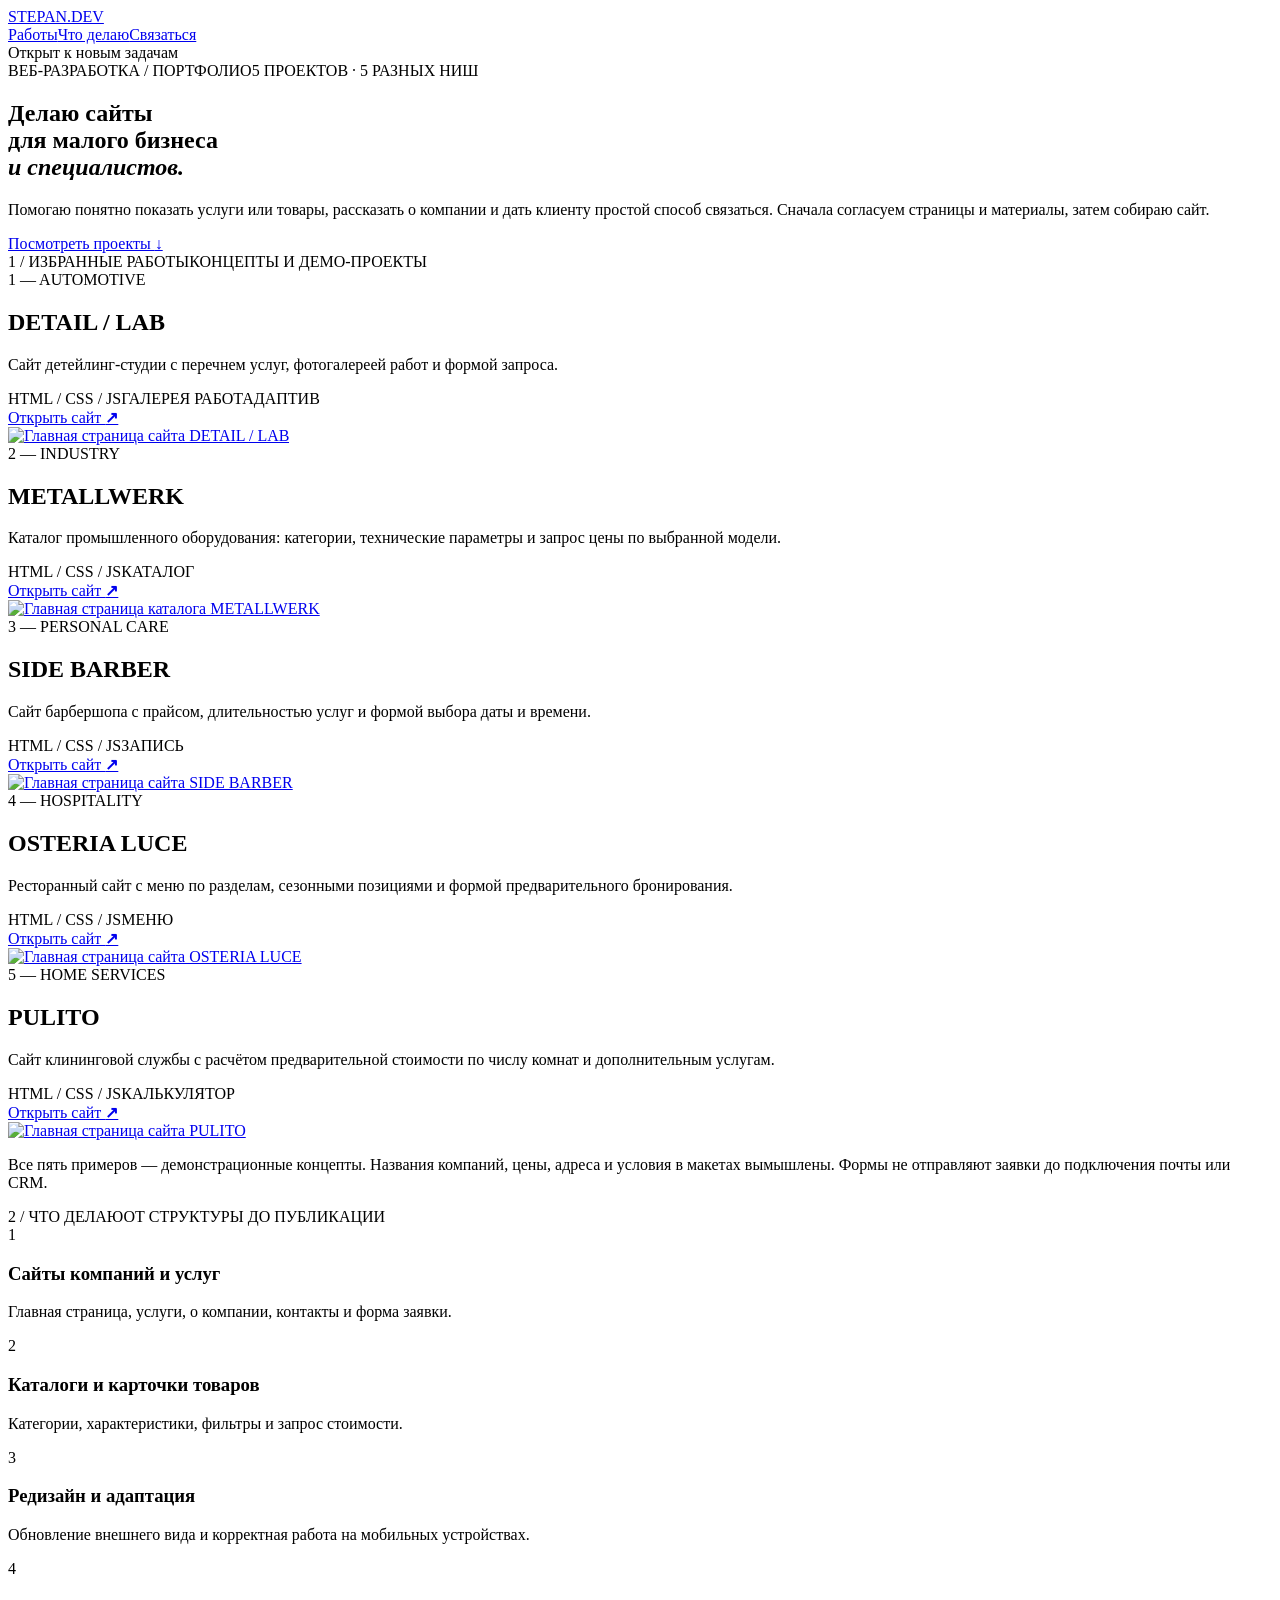
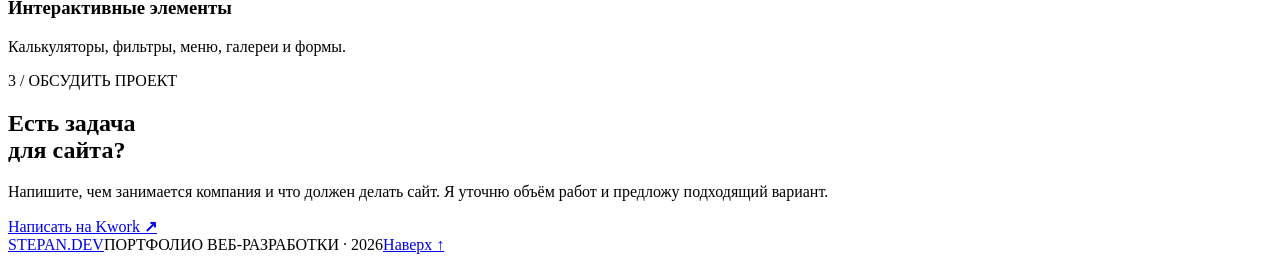
==== index.html @ 36967dbf "Initialize STEPAN.DEV portfolio" ====
<!doctype html>
<html lang="ru">
<head>
<meta charset="utf-8"><meta name="viewport" content="width=device-width, initial-scale=1">
<meta name="theme-color" content="#e9e7df">
<meta name="description" content="Портфолио STEPAN.DEV: демонстрационные сайты для бизнеса, производства, сферы услуг и ресторанов.">
<title>STEPAN.DEV — разработка сайтов</title><link rel="stylesheet" href="style.css">
</head>
<body>
<header class="site-header">
  <a class="brand" href="#top">STEPAN<span>.DEV</span></a>
  <nav><a href="#work">Работы</a><a href="#services">Что делаю</a><a href="#contact">Связаться</a></nav>
  <span class="availability">Открыт к новым задачам</span>
</header>
<main id="top">
  <section class="intro">
    <div class="intro-meta"><span>ВЕБ-РАЗРАБОТКА / ПОРТФОЛИО</span><span>5 ПРОЕКТОВ · 5 РАЗНЫХ НИШ</span></div>
    <h1>Делаю сайты<br>для малого бизнеса<br><em>и специалистов.</em></h1>
    <div class="intro-bottom">
      <p>Помогаю понятно показать услуги или товары, рассказать о компании и дать клиенту простой способ связаться. Сначала согласуем страницы и материалы, затем собираю сайт.</p>
      <a href="#work" class="text-link">Посмотреть проекты <b>↓</b></a>
    </div>
  </section>
  <section class="work" id="work">
    <div class="section-heading"><span>1 / ИЗБРАННЫЕ РАБОТЫ</span><span>КОНЦЕПТЫ И ДЕМО-ПРОЕКТЫ</span></div>
    <article class="project">
      <div class="project-copy"><span class="project-index">1 — AUTOMOTIVE</span><h2>DETAIL / LAB</h2><p>Сайт детейлинг-студии с перечнем услуг, фотогалереей работ и формой запроса.</p><div class="tags"><span>HTML / CSS / JS</span><span>ГАЛЕРЕЯ РАБОТ</span><span>АДАПТИВ</span></div><a href="1-detail-lab/index.html" target="_blank" rel="noreferrer">Открыть сайт <b>↗</b></a></div>
      <a class="project-image" href="1-detail-lab/index.html" target="_blank" rel="noreferrer"><img src="screenshots/1-detail-lab.jpg" alt="Главная страница сайта DETAIL / LAB"></a>
    </article>
    <article class="project project-reverse">
      <div class="project-copy"><span class="project-index">2 — INDUSTRY</span><h2>METALLWERK</h2><p>Каталог промышленного оборудования: категории, технические параметры и запрос цены по выбранной модели.</p><div class="tags"><span>HTML / CSS / JS</span><span>КАТАЛОГ</span></div><a href="2-metallwerk/index.html" target="_blank" rel="noreferrer">Открыть сайт <b>↗</b></a></div>
      <a class="project-image" href="2-metallwerk/index.html" target="_blank" rel="noreferrer"><img src="screenshots/2-metallwerk.jpg" alt="Главная страница каталога METALLWERK"></a>
    </article>
    <article class="project">
      <div class="project-copy"><span class="project-index">3 — PERSONAL CARE</span><h2>SIDE BARBER</h2><p>Сайт барбершопа с прайсом, длительностью услуг и формой выбора даты и времени.</p><div class="tags"><span>HTML / CSS / JS</span><span>ЗАПИСЬ</span></div><a href="3-barber/index.html" target="_blank" rel="noreferrer">Открыть сайт <b>↗</b></a></div>
      <a class="project-image" href="3-barber/index.html" target="_blank" rel="noreferrer"><img src="screenshots/3-barber.jpg" alt="Главная страница сайта SIDE BARBER"></a>
    </article>
    <article class="project project-reverse">
      <div class="project-copy"><span class="project-index">4 — HOSPITALITY</span><h2>OSTERIA LUCE</h2><p>Ресторанный сайт с меню по разделам, сезонными позициями и формой предварительного бронирования.</p><div class="tags"><span>HTML / CSS / JS</span><span>МЕНЮ</span></div><a href="4-osteria/index.html" target="_blank" rel="noreferrer">Открыть сайт <b>↗</b></a></div>
      <a class="project-image" href="4-osteria/index.html" target="_blank" rel="noreferrer"><img src="screenshots/4-osteria.jpg" alt="Главная страница сайта OSTERIA LUCE"></a>
    </article>
    <article class="project">
      <div class="project-copy"><span class="project-index">5 — HOME SERVICES</span><h2>PULITO</h2><p>Сайт клининговой службы с расчётом предварительной стоимости по числу комнат и дополнительным услугам.</p><div class="tags"><span>HTML / CSS / JS</span><span>КАЛЬКУЛЯТОР</span></div><a href="5-pulito/index.html" target="_blank" rel="noreferrer">Открыть сайт <b>↗</b></a></div>
      <a class="project-image" href="5-pulito/index.html" target="_blank" rel="noreferrer"><img src="screenshots/5-pulito.jpg" alt="Главная страница сайта PULITO"></a>
    </article>
    <p class="disclaimer">Все пять примеров — демонстрационные концепты. Названия компаний, цены, адреса и условия в макетах вымышлены. Формы не отправляют заявки до подключения почты или CRM.</p>
  </section>
  <section class="services" id="services">
    <div class="section-heading"><span>2 / ЧТО ДЕЛАЮ</span><span>ОТ СТРУКТУРЫ ДО ПУБЛИКАЦИИ</span></div>
    <div class="service-row"><span>1</span><h3>Сайты компаний и услуг</h3><p>Главная страница, услуги, о компании, контакты и форма заявки.</p></div>
    <div class="service-row"><span>2</span><h3>Каталоги и карточки товаров</h3><p>Категории, характеристики, фильтры и запрос стоимости.</p></div>
    <div class="service-row"><span>3</span><h3>Редизайн и адаптация</h3><p>Обновление внешнего вида и корректная работа на мобильных устройствах.</p></div>
    <div class="service-row"><span>4</span><h3>Интерактивные элементы</h3><p>Калькуляторы, фильтры, меню, галереи и формы.</p></div>
  </section>
  <section class="contact" id="contact">
    <div><span class="project-index">3 / ОБСУДИТЬ ПРОЕКТ</span><h2>Есть задача<br>для сайта?</h2><p>Напишите, чем занимается компания и что должен делать сайт. Я уточню объём работ и предложу подходящий вариант.</p></div>
    <a href="https://kwork.ru/" target="_blank" rel="noreferrer">Написать на Kwork <b>↗</b></a>
  </section>
</main>
<footer><a class="brand" href="#top">STEPAN<span>.DEV</span></a><span>ПОРТФОЛИО ВЕБ-РАЗРАБОТКИ · 2026</span><a href="#top">Наверх ↑</a></footer>
</body></html>
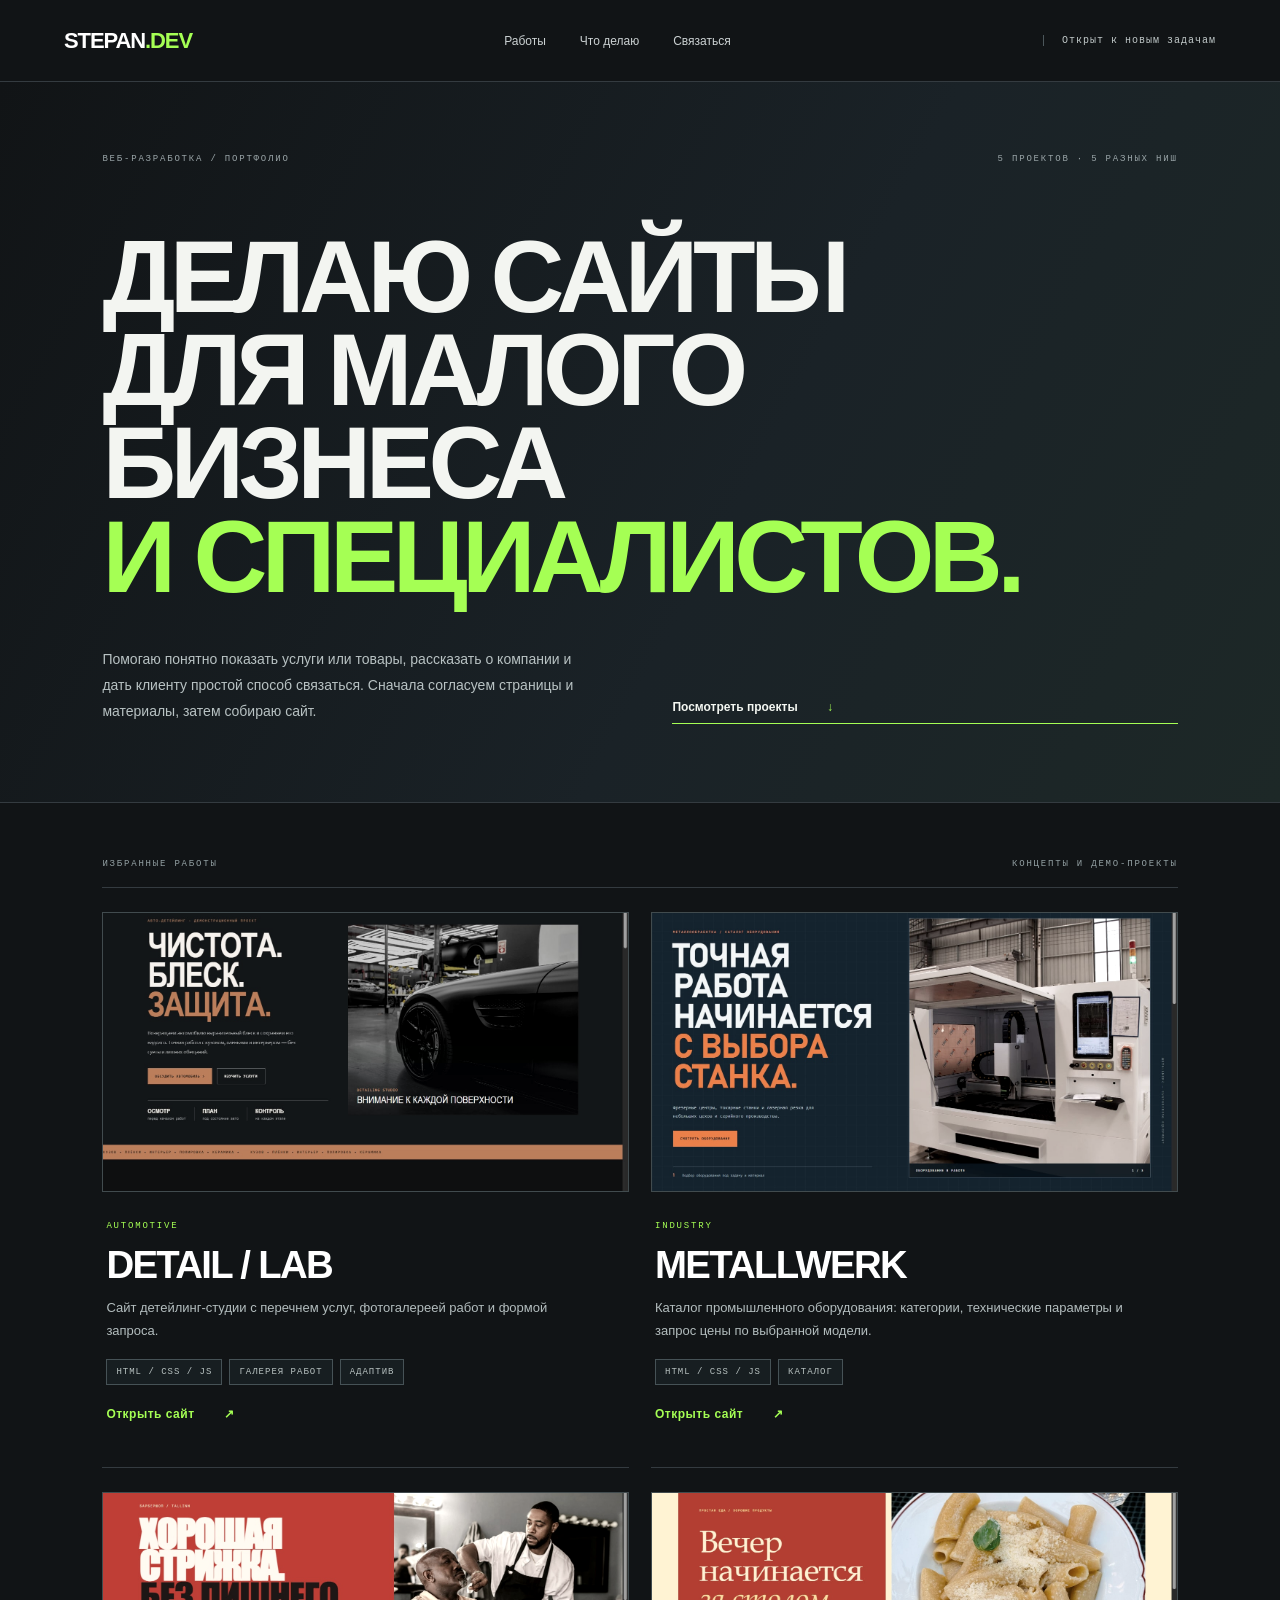
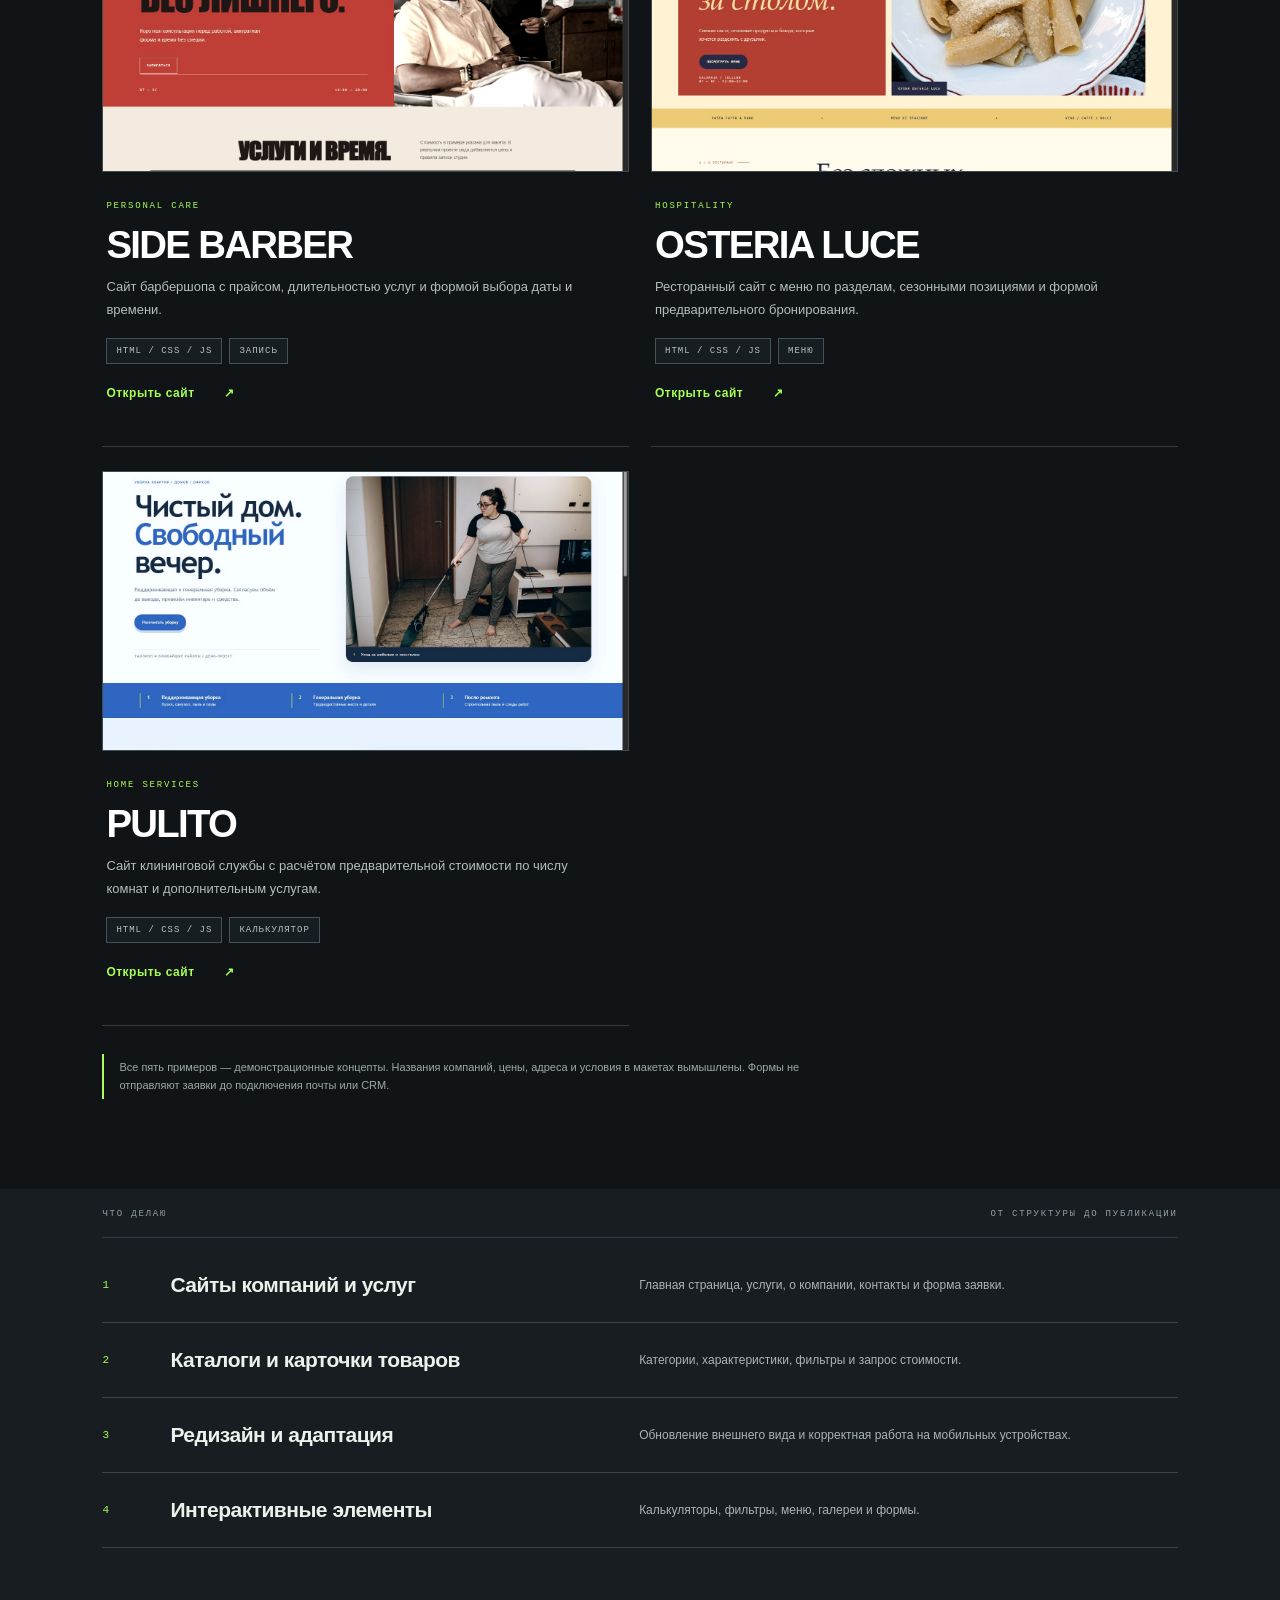
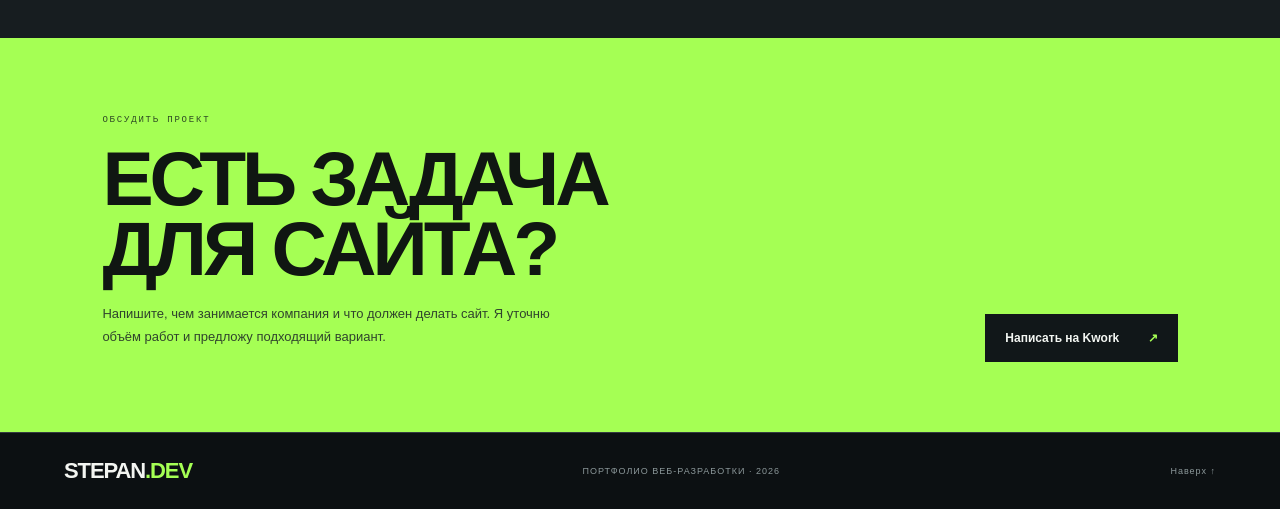
==== commit 083f66c3: "Remove Tallinn and decorative numbering; refine typography" ====
--- a/index.html
+++ b/index.html
@@ -22,38 +22,38 @@
     </div>
   </section>
   <section class="work" id="work">
-    <div class="section-heading"><span>1 / ИЗБРАННЫЕ РАБОТЫ</span><span>КОНЦЕПТЫ И ДЕМО-ПРОЕКТЫ</span></div>
+    <div class="section-heading"><span>ИЗБРАННЫЕ РАБОТЫ</span><span>КОНЦЕПТЫ И ДЕМО-ПРОЕКТЫ</span></div>
     <article class="project">
-      <div class="project-copy"><span class="project-index">1 — AUTOMOTIVE</span><h2>DETAIL / LAB</h2><p>Сайт детейлинг-студии с перечнем услуг, фотогалереей работ и формой запроса.</p><div class="tags"><span>HTML / CSS / JS</span><span>ГАЛЕРЕЯ РАБОТ</span><span>АДАПТИВ</span></div><a href="1-detail-lab/index.html" target="_blank" rel="noreferrer">Открыть сайт <b>↗</b></a></div>
+      <div class="project-copy"><span class="project-index">AUTOMOTIVE</span><h2>DETAIL / LAB</h2><p>Сайт детейлинг-студии с перечнем услуг, фотогалереей работ и формой запроса.</p><div class="tags"><span>HTML / CSS / JS</span><span>ГАЛЕРЕЯ РАБОТ</span><span>АДАПТИВ</span></div><a href="1-detail-lab/index.html" target="_blank" rel="noreferrer">Открыть сайт <b>↗</b></a></div>
       <a class="project-image" href="1-detail-lab/index.html" target="_blank" rel="noreferrer"><img src="screenshots/1-detail-lab.jpg" alt="Главная страница сайта DETAIL / LAB"></a>
     </article>
     <article class="project project-reverse">
-      <div class="project-copy"><span class="project-index">2 — INDUSTRY</span><h2>METALLWERK</h2><p>Каталог промышленного оборудования: категории, технические параметры и запрос цены по выбранной модели.</p><div class="tags"><span>HTML / CSS / JS</span><span>КАТАЛОГ</span></div><a href="2-metallwerk/index.html" target="_blank" rel="noreferrer">Открыть сайт <b>↗</b></a></div>
+      <div class="project-copy"><span class="project-index">INDUSTRY</span><h2>METALLWERK</h2><p>Каталог промышленного оборудования: категории, технические параметры и запрос цены по выбранной модели.</p><div class="tags"><span>HTML / CSS / JS</span><span>КАТАЛОГ</span></div><a href="2-metallwerk/index.html" target="_blank" rel="noreferrer">Открыть сайт <b>↗</b></a></div>
       <a class="project-image" href="2-metallwerk/index.html" target="_blank" rel="noreferrer"><img src="screenshots/2-metallwerk.jpg" alt="Главная страница каталога METALLWERK"></a>
     </article>
     <article class="project">
-      <div class="project-copy"><span class="project-index">3 — PERSONAL CARE</span><h2>SIDE BARBER</h2><p>Сайт барбершопа с прайсом, длительностью услуг и формой выбора даты и времени.</p><div class="tags"><span>HTML / CSS / JS</span><span>ЗАПИСЬ</span></div><a href="3-barber/index.html" target="_blank" rel="noreferrer">Открыть сайт <b>↗</b></a></div>
+      <div class="project-copy"><span class="project-index">PERSONAL CARE</span><h2>SIDE BARBER</h2><p>Сайт барбершопа с прайсом, длительностью услуг и формой выбора даты и времени.</p><div class="tags"><span>HTML / CSS / JS</span><span>ЗАПИСЬ</span></div><a href="3-barber/index.html" target="_blank" rel="noreferrer">Открыть сайт <b>↗</b></a></div>
       <a class="project-image" href="3-barber/index.html" target="_blank" rel="noreferrer"><img src="screenshots/3-barber.jpg" alt="Главная страница сайта SIDE BARBER"></a>
     </article>
     <article class="project project-reverse">
-      <div class="project-copy"><span class="project-index">4 — HOSPITALITY</span><h2>OSTERIA LUCE</h2><p>Ресторанный сайт с меню по разделам, сезонными позициями и формой предварительного бронирования.</p><div class="tags"><span>HTML / CSS / JS</span><span>МЕНЮ</span></div><a href="4-osteria/index.html" target="_blank" rel="noreferrer">Открыть сайт <b>↗</b></a></div>
+      <div class="project-copy"><span class="project-index">HOSPITALITY</span><h2>OSTERIA LUCE</h2><p>Ресторанный сайт с меню по разделам, сезонными позициями и формой предварительного бронирования.</p><div class="tags"><span>HTML / CSS / JS</span><span>МЕНЮ</span></div><a href="4-osteria/index.html" target="_blank" rel="noreferrer">Открыть сайт <b>↗</b></a></div>
       <a class="project-image" href="4-osteria/index.html" target="_blank" rel="noreferrer"><img src="screenshots/4-osteria.jpg" alt="Главная страница сайта OSTERIA LUCE"></a>
     </article>
     <article class="project">
-      <div class="project-copy"><span class="project-index">5 — HOME SERVICES</span><h2>PULITO</h2><p>Сайт клининговой службы с расчётом предварительной стоимости по числу комнат и дополнительным услугам.</p><div class="tags"><span>HTML / CSS / JS</span><span>КАЛЬКУЛЯТОР</span></div><a href="5-pulito/index.html" target="_blank" rel="noreferrer">Открыть сайт <b>↗</b></a></div>
+      <div class="project-copy"><span class="project-index">HOME SERVICES</span><h2>PULITO</h2><p>Сайт клининговой службы с расчётом предварительной стоимости по числу комнат и дополнительным услугам.</p><div class="tags"><span>HTML / CSS / JS</span><span>КАЛЬКУЛЯТОР</span></div><a href="5-pulito/index.html" target="_blank" rel="noreferrer">Открыть сайт <b>↗</b></a></div>
       <a class="project-image" href="5-pulito/index.html" target="_blank" rel="noreferrer"><img src="screenshots/5-pulito.jpg" alt="Главная страница сайта PULITO"></a>
     </article>
     <p class="disclaimer">Все пять примеров — демонстрационные концепты. Названия компаний, цены, адреса и условия в макетах вымышлены. Формы не отправляют заявки до подключения почты или CRM.</p>
   </section>
   <section class="services" id="services">
-    <div class="section-heading"><span>2 / ЧТО ДЕЛАЮ</span><span>ОТ СТРУКТУРЫ ДО ПУБЛИКАЦИИ</span></div>
+    <div class="section-heading"><span>ЧТО ДЕЛАЮ</span><span>ОТ СТРУКТУРЫ ДО ПУБЛИКАЦИИ</span></div>
     <div class="service-row"><span>1</span><h3>Сайты компаний и услуг</h3><p>Главная страница, услуги, о компании, контакты и форма заявки.</p></div>
     <div class="service-row"><span>2</span><h3>Каталоги и карточки товаров</h3><p>Категории, характеристики, фильтры и запрос стоимости.</p></div>
     <div class="service-row"><span>3</span><h3>Редизайн и адаптация</h3><p>Обновление внешнего вида и корректная работа на мобильных устройствах.</p></div>
     <div class="service-row"><span>4</span><h3>Интерактивные элементы</h3><p>Калькуляторы, фильтры, меню, галереи и формы.</p></div>
   </section>
   <section class="contact" id="contact">
-    <div><span class="project-index">3 / ОБСУДИТЬ ПРОЕКТ</span><h2>Есть задача<br>для сайта?</h2><p>Напишите, чем занимается компания и что должен делать сайт. Я уточню объём работ и предложу подходящий вариант.</p></div>
+    <div><span class="project-index">ОБСУДИТЬ ПРОЕКТ</span><h2>Есть задача<br>для сайта?</h2><p>Напишите, чем занимается компания и что должен делать сайт. Я уточню объём работ и предложу подходящий вариант.</p></div>
     <a href="https://kwork.ru/" target="_blank" rel="noreferrer">Написать на Kwork <b>↗</b></a>
   </section>
 </main>
--- a/style.css
+++ b/style.css
@@ -0,0 +1,45 @@
+:root{--paper:#e9e7df;--ink:#202421;--muted:#6c736e;--line:#c9cbc2;--accent:#52685b;--sans:'Candara','Segoe UI',Arial,sans-serif;--display:'Garamond',Georgia,serif}
+*{box-sizing:border-box}html{scroll-behavior:smooth}body{margin:0;background:var(--paper);color:var(--ink);font-family:var(--sans)}a{color:inherit;text-decoration:none}.site-header{height:76px;padding:0 6vw;display:flex;align-items:center;justify-content:space-between;border-bottom:1px solid var(--line)}.brand{font:800 20px var(--display);letter-spacing:-1px}.brand span{color:var(--accent)}nav{display:flex;gap:30px;font-size:12px}  .section-heading,.project-index,.tags span,.availability,.intro-meta,.service-row>span{font-family:Consolas,'Courier New',monospace}nav a:hover,.text-link:hover{color:var(--accent)}.availability{font-size:10px;color:var(--muted);border-left:1px solid var(--line);padding-left:18px}
+.intro{padding:65px 10vw 75px;border-bottom:1px solid var(--line)}.intro-meta,.section-heading{display:flex;justify-content:space-between;gap:20px;font-size:9px;letter-spacing:1.6px;color:var(--muted)}.intro h1{font:700 clamp(48px,7vw,94px)/.98 var(--display);letter-spacing:-5px;margin:65px 0 45px;max-width:1050px}.intro h1 em{font-style:normal;color:var(--accent)}.intro-bottom{display:grid;grid-template-columns:1fr auto;align-items:end;gap:30px}.intro-bottom p{max-width:490px;font-size:14px;line-height:1.8;color:#59635d;margin:0}.text-link{font-size:12px;font-weight:700;border-bottom:1px solid #929c91;padding-bottom:9px}.text-link b{color:var(--accent);margin-left:26px}
+.work,.services{padding:55px 10vw 90px}.section-heading{padding-bottom:18px;border-bottom:1px solid var(--line)}.project{display:grid;grid-template-columns:.9fr 1.1fr;gap:6vw;align-items:center;padding:56px 0;border-bottom:1px solid var(--line)}.project-reverse{grid-template-columns:1.1fr .9fr}.project-reverse .project-copy{order:2}.project-reverse .project-image{order:1}.project-index{font-size:9px;letter-spacing:1.6px;color:var(--accent);font-weight:700}.project h2{font:700 clamp(34px,4vw,58px)/1 var(--display);letter-spacing:-2px;margin:16px 0}.project-copy p{max-width:390px;font-size:13px;line-height:1.8;color:#66706a}.tags{display:flex;gap:8px;flex-wrap:wrap;margin:22px 0 26px}.tags span{font-size:8px;letter-spacing:1px;border:1px solid #b8beb5;padding:7px 9px;color:#59645d}.project-copy>a{display:inline-block;font-size:12px;font-weight:700;border-bottom:1px solid #929c91;padding-bottom:8px}.project-copy>a b{color:var(--accent);margin-left:23px}.project-image{height:340px;display:block;overflow:hidden;background:#d5d5cc}.project-image img{width:100%;height:100%;object-fit:cover;display:block;transition:transform .45s}.project-image:hover img{transform:scale(1.025)}.disclaimer{font-size:10px;color:#7b817b;line-height:1.7;margin:25px 0 0;max-width:700px}
+.services{padding-top:15px}.service-row{display:grid;grid-template-columns:50px 1fr 1fr;gap:20px;align-items:baseline;padding:22px 0;border-bottom:1px solid var(--line)}.service-row>span{font-size:10px;color:var(--accent)}.service-row h3{font:600 19px var(--display);margin:0}.service-row p{font-size:12px;color:var(--muted);margin:0;line-height:1.7}
+.contact{background:#1f2924;color:#f0eee7;padding:75px 10vw;display:grid;grid-template-columns:1fr auto;gap:35px;align-items:end}.contact h2{font:700 clamp(44px,5vw,68px)/.98 var(--display);letter-spacing:-3px;margin:18px 0}.contact p{max-width:470px;color:#c2cac1;font-size:13px;line-height:1.8}.contact>a{background:#d9ded3;color:#202923;padding:16px 20px;font-size:12px;font-weight:700}.contact>a b{margin-left:25px;color:var(--accent)}footer{padding:23px 6vw;display:flex;justify-content:space-between;gap:20px;align-items:center;font-size:9px;letter-spacing:1px;color:#727970}footer .brand{color:var(--ink)}
+@media(max-width:850px){.project,.project-reverse{grid-template-columns:1fr;gap:24px}.project-reverse .project-copy,.project-reverse .project-image{order:initial}.project-image{height:300px}.project-copy p{max-width:620px}.contact{grid-template-columns:1fr;align-items:start}.contact>a{justify-self:start}.intro h1{letter-spacing:-3px}}
+@media(max-width:600px){.site-header{height:auto;padding:18px 6vw;flex-wrap:wrap;gap:14px}.site-header nav{order:3;width:100%;gap:22px}.availability{font-size:9px;padding-left:10px}.intro{padding:42px 7vw 50px}.intro-meta{font-size:8px}.intro h1{font-size:50px;margin:52px 0 30px}.intro-bottom{grid-template-columns:1fr;gap:23px}.work,.services{padding:38px 7vw 55px}.section-heading{font-size:8px}.project{padding:38px 0}.project-image{height:235px}.project h2{font-size:36px}.service-row{grid-template-columns:28px 1fr;gap:10px}.service-row p{grid-column:2}.contact{padding:55px 7vw}.contact>a{width:100%;display:flex;justify-content:space-between}footer{padding:22px 7vw;flex-wrap:wrap}footer>span{order:3;width:100%}}
+/* STEPAN.DEV — dark studio index, cobalt signal */
+:root{--paper:#111416;--ink:#edf1f2;--muted:#a1aaae;--line:#343b40;--accent:#a5ff54;--sans:"Candara","Segoe UI",Arial,sans-serif;--display:"Bahnschrift","Arial Narrow",Arial,sans-serif}
+html,body{background:#111416;color:#edf1f2;font-family:var(--sans)}
+.site-header{height:82px;padding:0 5vw;border-bottom:1px solid #343b40;background:#111416}
+.brand{font:800 22px var(--display);letter-spacing:-1.1px;color:#fff}.brand span{color:#a5ff54}
+.site-header nav{gap:34px;font-size:12px;color:#ccd2d3}.site-header nav a:hover{color:#a5ff54}
+.availability{border-left:1px solid #4c575b;color:#c1c9c9;font-size:10px;letter-spacing:1px}
+.intro{padding:72px 8vw 78px;border-bottom:1px solid #343b40;background:linear-gradient(118deg,#111416,#1a2227 58%,#1d2827)}
+.intro-meta,.section-heading{color:#9aa5a8;font:9px Consolas,monospace;letter-spacing:1.8px}
+.intro h1{font:800 clamp(54px,8vw,112px)/.91 var(--display);letter-spacing:-5.5px;margin:66px 0 44px;max-width:1080px;color:#f3f5f1;text-transform:uppercase}
+.intro h1 em{font-style:normal;color:#a5ff54}.intro-bottom{grid-template-columns:minmax(0,540px) auto;align-items:end}
+.intro-bottom p{color:#b8c2c3;font-size:14px;line-height:1.85}
+.text-link{color:#f4f7f2;border-color:#a5ff54}.text-link b{color:#a5ff54}
+.work,.services{padding:56px 8vw 90px}.section-heading{border-color:#343b40;color:#94a1a4}
+.work{display:grid;grid-template-columns:repeat(2,minmax(0,1fr));column-gap:22px;row-gap:0}
+.work>.section-heading,.work>.disclaimer{grid-column:1/-1}
+.project,.project-reverse{display:flex;flex-direction:column;align-items:stretch;gap:0;padding:24px 0 38px;border-bottom:1px solid #343b40}
+.project-copy,.project-reverse .project-copy{order:2;padding:22px 4px 0}
+.project-image,.project-reverse .project-image{order:1;height:280px;background:#242b2e;border:1px solid #414b4e;overflow:hidden}
+.project-image img{filter:saturate(.8) contrast(1.03);transition:transform .5s,filter .5s}
+.project-image:hover img{transform:scale(1.035);filter:saturate(1)}
+.project-index{color:#a5ff54;font:9px Consolas,monospace;letter-spacing:1.8px}
+.project h2{font:800 clamp(30px,3vw,42px)/.98 var(--display);letter-spacing:-1.7px;color:#fff;margin:14px 0 10px}
+.project-copy p{color:#b3bdbe;font-size:13px;line-height:1.75;max-width:480px}
+.tags{gap:7px;margin:16px 0 19px}.tags span{border:1px solid #465256;color:#b8c2c1;background:#171e21;font:9px Consolas,monospace;letter-spacing:1px;padding:7px 9px}
+.project-copy>a{border:0;color:#a5ff54;font-size:12px;letter-spacing:.5px}.project-copy>a b{margin-left:26px}
+.disclaimer{color:#9da8a8;border-left:2px solid #a5ff54;padding:4px 0 4px 15px;font-size:11px;line-height:1.7;margin-top:28px}
+.services{padding-top:20px;background:#171d20}.services .section-heading{margin-bottom:10px}
+.service-row{grid-template-columns:48px 1fr 1.2fr;padding:25px 0;border-color:#3b4548;align-items:center}
+.service-row>span{color:#a5ff54;font:11px Consolas,monospace}
+.service-row h3{font:700 21px var(--display);letter-spacing:-.5px;color:#edf1ec}.service-row p{color:#aab4b5;font-size:12px}
+.contact{background:#a5ff54;color:#101612;padding:70px 8vw}.contact .project-index{color:#2d4824}
+.contact h2{font:800 clamp(48px,6vw,80px)/.91 var(--display);letter-spacing:-4px;text-transform:uppercase}
+.contact p{color:#30442d}.contact>a{background:#111719;color:#f3f6f2;border:0;padding:17px 20px}.contact>a b{color:#a5ff54}
+footer{background:#0c1012;color:#8c989a;padding:25px 5vw;border-top:1px solid #343b40}footer .brand{color:#f3f5f1}
+@media(max-width:850px){.project,.project-reverse{display:flex;flex-direction:column;gap:0}.project-copy,.project-reverse .project-copy{order:2}.project-image,.project-reverse .project-image{order:1}.contact{grid-template-columns:1fr}}
+@media(max-width:600px){.site-header{padding:18px 6vw}.site-header nav{gap:18px}.availability{border:0;padding:0}.intro{padding:45px 7vw 52px}.intro-meta{font-size:8px;flex-wrap:wrap}.intro h1{font-size:52px;letter-spacing:-2.5px;margin:48px 0 30px}.intro-bottom{grid-template-columns:1fr}.work,.services{padding:38px 7vw 52px}.work{grid-template-columns:1fr}.work>.section-heading,.work>.disclaimer{grid-column:1}.project-image{height:240px}.service-row{grid-template-columns:28px 1fr;gap:10px}.service-row p{grid-column:2}.contact{padding:52px 7vw}}
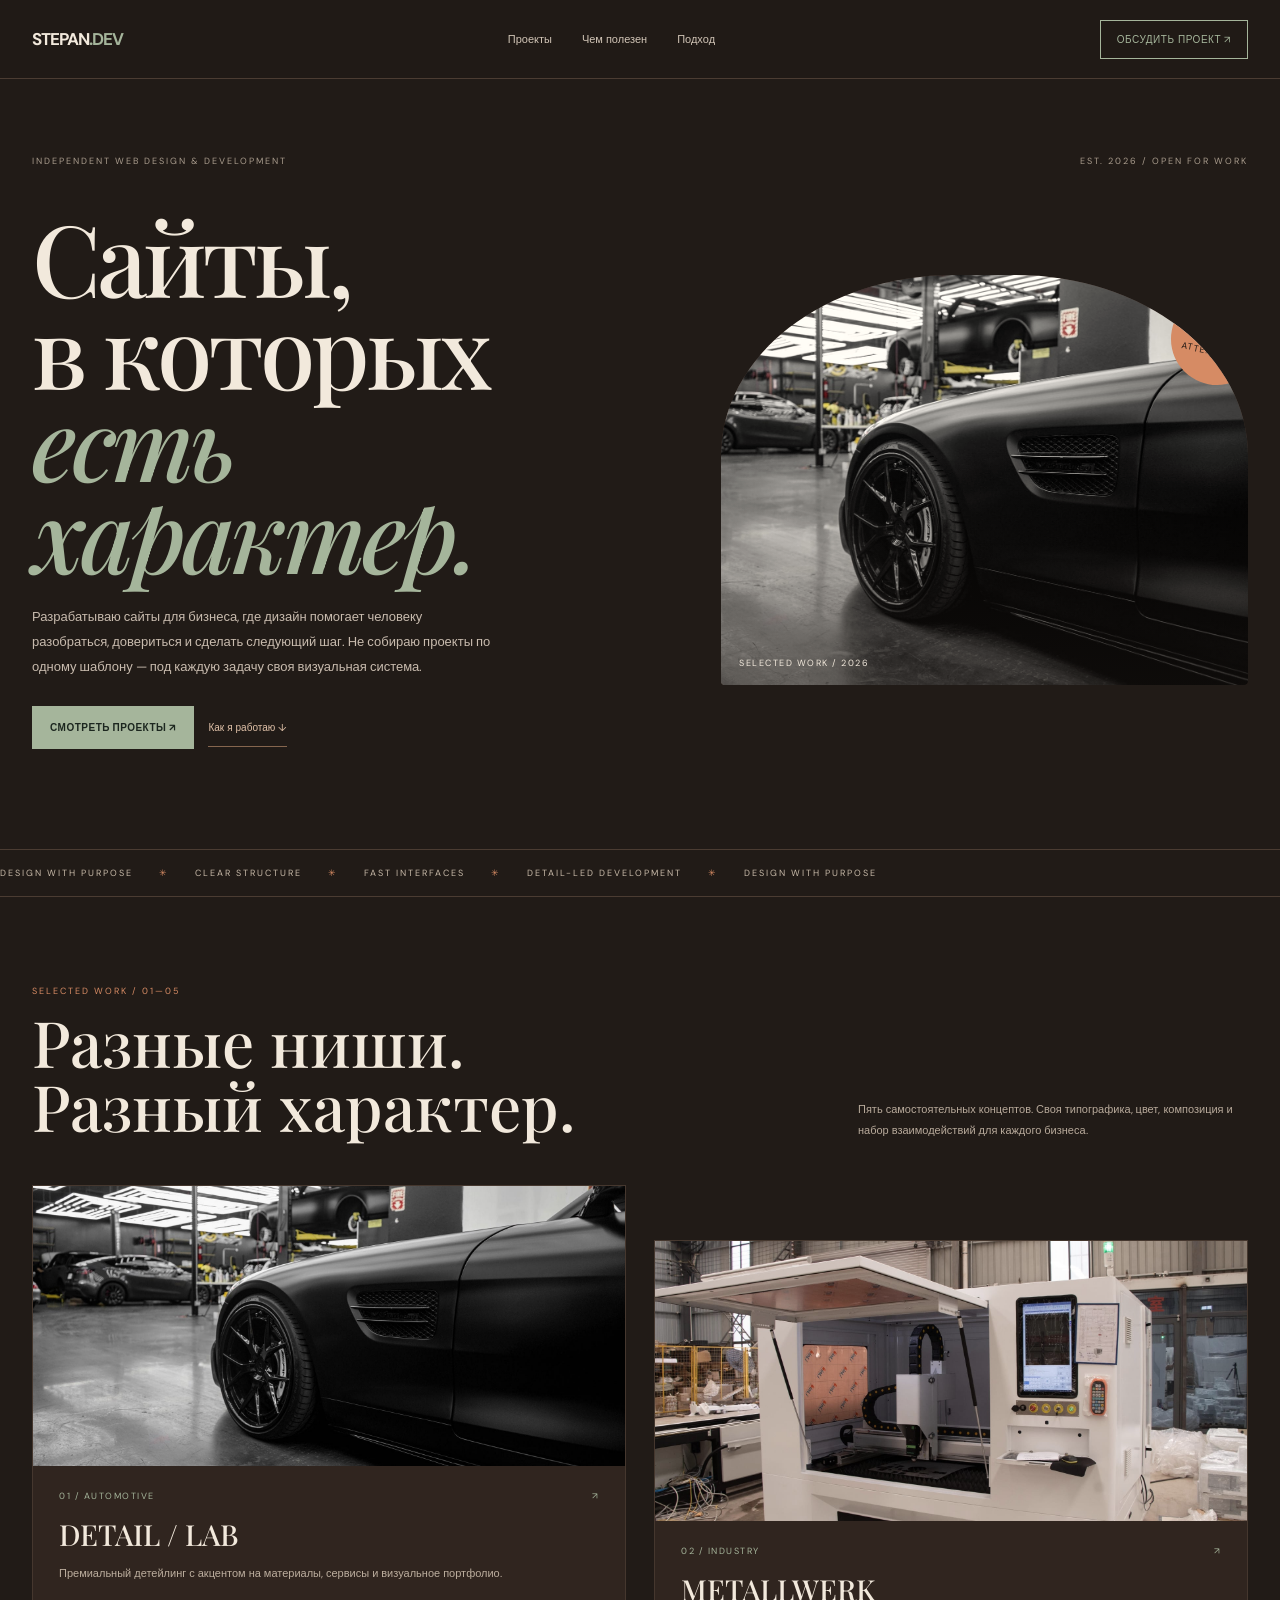
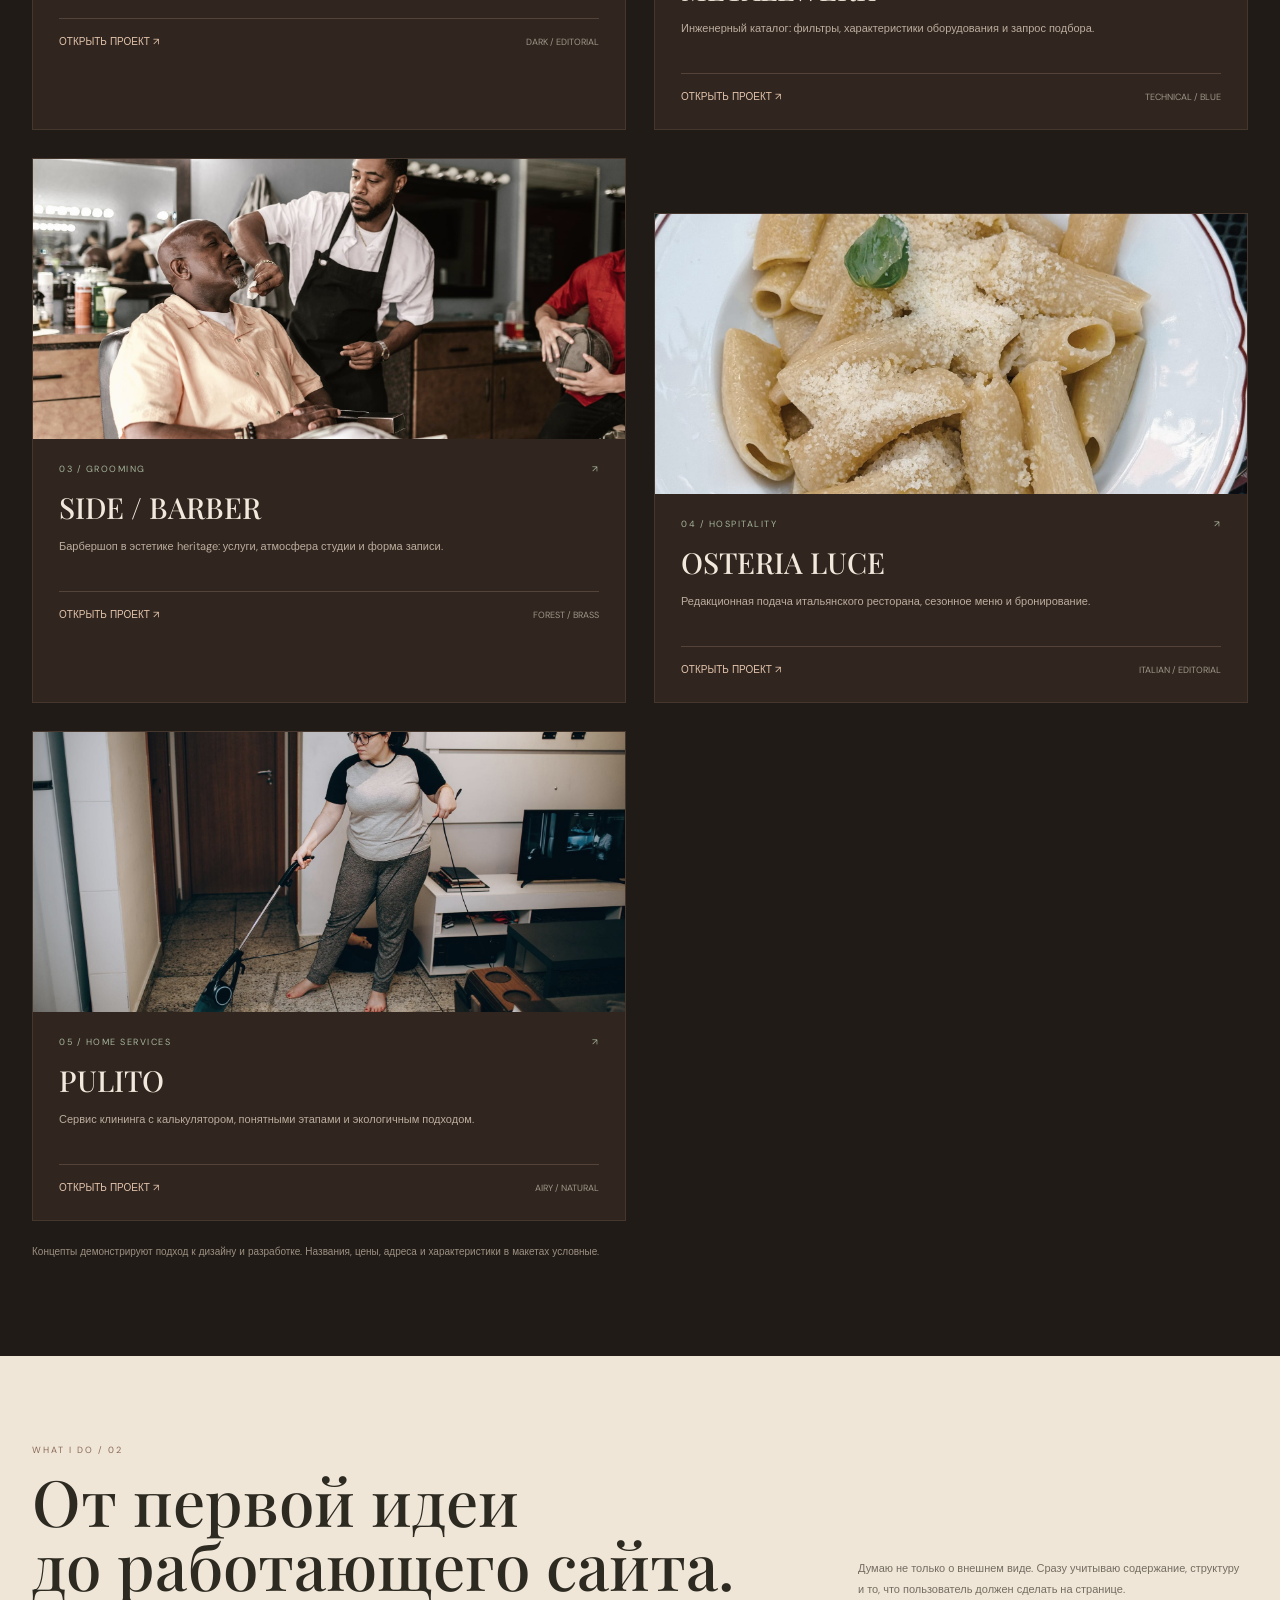
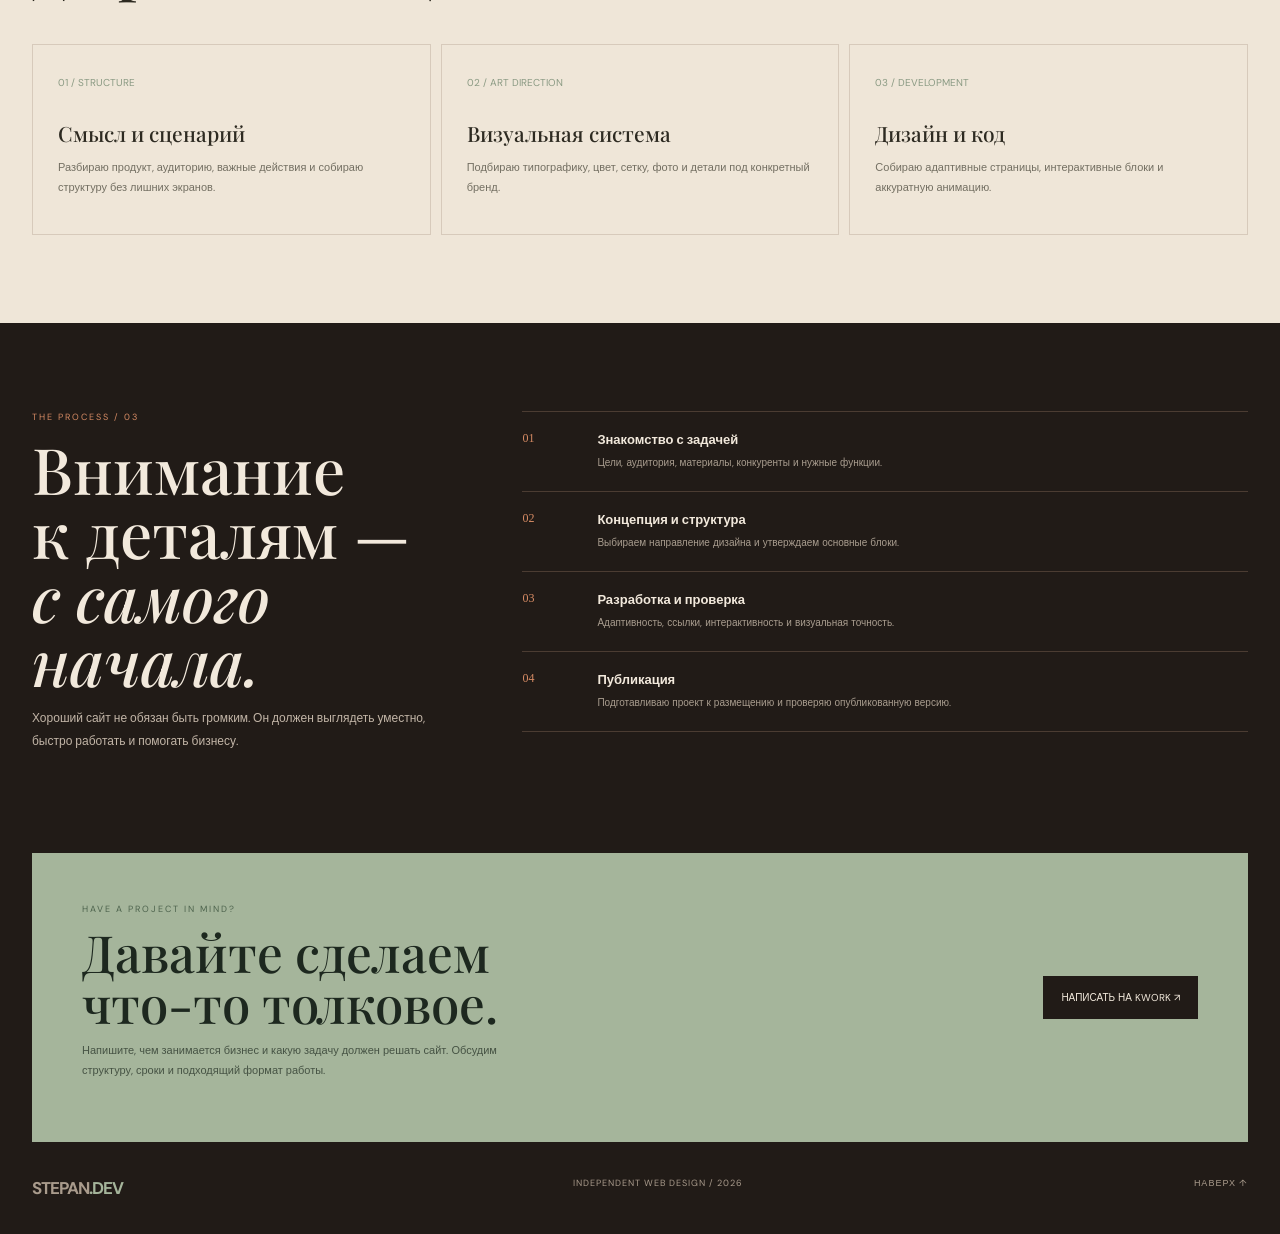
==== commit b61da822: "Redesign STEPAN.DEV portfolio with distinct project showcase" ====
--- a/index.html
+++ b/index.html
@@ -1,61 +1,16 @@
 <!doctype html>
-<html lang="ru">
-<head>
-<meta charset="utf-8"><meta name="viewport" content="width=device-width, initial-scale=1">
-<meta name="theme-color" content="#e9e7df">
-<meta name="description" content="Портфолио STEPAN.DEV: демонстрационные сайты для бизнеса, производства, сферы услуг и ресторанов.">
-<title>STEPAN.DEV — разработка сайтов</title><link rel="stylesheet" href="style.css">
-</head>
-<body>
-<header class="site-header">
-  <a class="brand" href="#top">STEPAN<span>.DEV</span></a>
-  <nav><a href="#work">Работы</a><a href="#services">Что делаю</a><a href="#contact">Связаться</a></nav>
-  <span class="availability">Открыт к новым задачам</span>
-</header>
-<main id="top">
-  <section class="intro">
-    <div class="intro-meta"><span>ВЕБ-РАЗРАБОТКА / ПОРТФОЛИО</span><span>5 ПРОЕКТОВ · 5 РАЗНЫХ НИШ</span></div>
-    <h1>Делаю сайты<br>для малого бизнеса<br><em>и специалистов.</em></h1>
-    <div class="intro-bottom">
-      <p>Помогаю понятно показать услуги или товары, рассказать о компании и дать клиенту простой способ связаться. Сначала согласуем страницы и материалы, затем собираю сайт.</p>
-      <a href="#work" class="text-link">Посмотреть проекты <b>↓</b></a>
-    </div>
-  </section>
-  <section class="work" id="work">
-    <div class="section-heading"><span>ИЗБРАННЫЕ РАБОТЫ</span><span>КОНЦЕПТЫ И ДЕМО-ПРОЕКТЫ</span></div>
-    <article class="project">
-      <div class="project-copy"><span class="project-index">AUTOMOTIVE</span><h2>DETAIL / LAB</h2><p>Сайт детейлинг-студии с перечнем услуг, фотогалереей работ и формой запроса.</p><div class="tags"><span>HTML / CSS / JS</span><span>ГАЛЕРЕЯ РАБОТ</span><span>АДАПТИВ</span></div><a href="1-detail-lab/index.html" target="_blank" rel="noreferrer">Открыть сайт <b>↗</b></a></div>
-      <a class="project-image" href="1-detail-lab/index.html" target="_blank" rel="noreferrer"><img src="screenshots/1-detail-lab.jpg" alt="Главная страница сайта DETAIL / LAB"></a>
-    </article>
-    <article class="project project-reverse">
-      <div class="project-copy"><span class="project-index">INDUSTRY</span><h2>METALLWERK</h2><p>Каталог промышленного оборудования: категории, технические параметры и запрос цены по выбранной модели.</p><div class="tags"><span>HTML / CSS / JS</span><span>КАТАЛОГ</span></div><a href="2-metallwerk/index.html" target="_blank" rel="noreferrer">Открыть сайт <b>↗</b></a></div>
-      <a class="project-image" href="2-metallwerk/index.html" target="_blank" rel="noreferrer"><img src="screenshots/2-metallwerk.jpg" alt="Главная страница каталога METALLWERK"></a>
-    </article>
-    <article class="project">
-      <div class="project-copy"><span class="project-index">PERSONAL CARE</span><h2>SIDE BARBER</h2><p>Сайт барбершопа с прайсом, длительностью услуг и формой выбора даты и времени.</p><div class="tags"><span>HTML / CSS / JS</span><span>ЗАПИСЬ</span></div><a href="3-barber/index.html" target="_blank" rel="noreferrer">Открыть сайт <b>↗</b></a></div>
-      <a class="project-image" href="3-barber/index.html" target="_blank" rel="noreferrer"><img src="screenshots/3-barber.jpg" alt="Главная страница сайта SIDE BARBER"></a>
-    </article>
-    <article class="project project-reverse">
-      <div class="project-copy"><span class="project-index">HOSPITALITY</span><h2>OSTERIA LUCE</h2><p>Ресторанный сайт с меню по разделам, сезонными позициями и формой предварительного бронирования.</p><div class="tags"><span>HTML / CSS / JS</span><span>МЕНЮ</span></div><a href="4-osteria/index.html" target="_blank" rel="noreferrer">Открыть сайт <b>↗</b></a></div>
-      <a class="project-image" href="4-osteria/index.html" target="_blank" rel="noreferrer"><img src="screenshots/4-osteria.jpg" alt="Главная страница сайта OSTERIA LUCE"></a>
-    </article>
-    <article class="project">
-      <div class="project-copy"><span class="project-index">HOME SERVICES</span><h2>PULITO</h2><p>Сайт клининговой службы с расчётом предварительной стоимости по числу комнат и дополнительным услугам.</p><div class="tags"><span>HTML / CSS / JS</span><span>КАЛЬКУЛЯТОР</span></div><a href="5-pulito/index.html" target="_blank" rel="noreferrer">Открыть сайт <b>↗</b></a></div>
-      <a class="project-image" href="5-pulito/index.html" target="_blank" rel="noreferrer"><img src="screenshots/5-pulito.jpg" alt="Главная страница сайта PULITO"></a>
-    </article>
-    <p class="disclaimer">Все пять примеров — демонстрационные концепты. Названия компаний, цены, адреса и условия в макетах вымышлены. Формы не отправляют заявки до подключения почты или CRM.</p>
-  </section>
-  <section class="services" id="services">
-    <div class="section-heading"><span>ЧТО ДЕЛАЮ</span><span>ОТ СТРУКТУРЫ ДО ПУБЛИКАЦИИ</span></div>
-    <div class="service-row"><span>1</span><h3>Сайты компаний и услуг</h3><p>Главная страница, услуги, о компании, контакты и форма заявки.</p></div>
-    <div class="service-row"><span>2</span><h3>Каталоги и карточки товаров</h3><p>Категории, характеристики, фильтры и запрос стоимости.</p></div>
-    <div class="service-row"><span>3</span><h3>Редизайн и адаптация</h3><p>Обновление внешнего вида и корректная работа на мобильных устройствах.</p></div>
-    <div class="service-row"><span>4</span><h3>Интерактивные элементы</h3><p>Калькуляторы, фильтры, меню, галереи и формы.</p></div>
-  </section>
-  <section class="contact" id="contact">
-    <div><span class="project-index">ОБСУДИТЬ ПРОЕКТ</span><h2>Есть задача<br>для сайта?</h2><p>Напишите, чем занимается компания и что должен делать сайт. Я уточню объём работ и предложу подходящий вариант.</p></div>
-    <a href="https://kwork.ru/" target="_blank" rel="noreferrer">Написать на Kwork <b>↗</b></a>
-  </section>
-</main>
-<footer><a class="brand" href="#top">STEPAN<span>.DEV</span></a><span>ПОРТФОЛИО ВЕБ-РАЗРАБОТКИ · 2026</span><a href="#top">Наверх ↑</a></footer>
-</body></html>+<html lang="ru"><head><meta charset="utf-8"><meta name="viewport" content="width=device-width,initial-scale=1"><meta name="theme-color" content="#211b17"><meta name="description" content="STEPAN.DEV — разработка индивидуальных сайтов для бизнеса. Дизайн, структура, интерактивность и адаптивная вёрстка."><title>STEPAN.DEV — сайты с характером</title><link rel="preconnect" href="https://fonts.googleapis.com"><link href="https://fonts.googleapis.com/css2?family=DM+Sans:wght@400;500;600;700&family=Playfair+Display:ital,wght@0,500;0,600;1,500&display=swap" rel="stylesheet"><style>
+:root{--coffee:#211b17;--coffee2:#30251f;--cream:#f2e9dc;--paper:#f9f4ec;--sage:#a5b59b;--orange:#d68b64;--muted:#c0b3a4;--line:#4b3c32}*{box-sizing:border-box}html{scroll-behavior:smooth;scroll-padding-top:84px}body{margin:0;background:var(--coffee);color:var(--cream);font-family:"DM Sans",Arial,sans-serif}a{color:inherit;text-decoration:none}button,input,textarea{font:inherit}.shell{width:min(1320px,calc(100% - 64px));margin:auto}.top{position:sticky;top:0;z-index:10;background:#211b17ef;backdrop-filter:blur(14px);border-bottom:1px solid var(--line)}.nav{height:78px;display:flex;align-items:center;justify-content:space-between}.brand{font-weight:700;letter-spacing:-1px;font-size:17px}.brand span{color:var(--sage)}.links{display:flex;gap:30px;color:#d2c5b7;font-size:11px}.links a:hover{color:var(--orange)}.contactbtn{border:1px solid var(--sage);color:var(--sage);padding:12px 16px;font-size:10px;letter-spacing:.5px}.hero{padding:76px 0 100px;position:relative}.topline{display:flex;justify-content:space-between;font:9px "DM Sans";letter-spacing:2px;color:#a99c8d}.hero-grid{display:grid;grid-template-columns:1.1fr .9fr;gap:45px;align-items:center;margin-top:44px}.hero h1{font:500 clamp(58px,7.8vw,108px)/.92 "Playfair Display",serif;letter-spacing:-4px;margin:0}.hero h1 em{color:var(--sage)}.hero p{max-width:460px;color:#c8bbae;font-size:13px;line-height:1.9;margin:27px 0}.actions{display:flex;gap:14px;align-items:center}.btn{background:var(--sage);color:#1c261f;padding:15px 18px;font-size:10px;font-weight:700;letter-spacing:.5px}.arrowlink{font-size:10px;color:#e0c1a8;border-bottom:1px solid #86664e;padding:12px 0}.hero-still{height:410px;position:relative;overflow:hidden;border-radius:44% 44% 4px 4px;background:#4a362d}.hero-still img{width:100%;height:100%;object-fit:cover;filter:saturate(.7) sepia(.1)}.hero-still:after{content:"";position:absolute;inset:0;background:linear-gradient(0deg,#211b1766,transparent 60%)}.hero-caption{position:absolute;bottom:16px;left:18px;z-index:2;font-size:9px;letter-spacing:1.5px}.sticker{position:absolute;right:-15px;top:18px;width:92px;height:92px;border-radius:50%;background:var(--orange);color:#241a15;display:grid;place-items:center;text-align:center;font-size:9px;letter-spacing:1px;line-height:1.5;transform:rotate(11deg)}.ticker{border-block:1px solid var(--line);padding:17px 0;white-space:nowrap;overflow:hidden;color:#c7b9a8;font-size:9px;letter-spacing:2px}.ticker span{color:var(--orange);margin:0 22px}.section{padding:88px 0}.sectionhead{display:flex;align-items:end;justify-content:space-between;gap:30px;margin-bottom:34px}.eyebrow{font-size:9px;letter-spacing:2px;color:var(--orange);text-transform:uppercase}.sectionhead h2{font:500 clamp(43px,5vw,65px)/1 "Playfair Display",serif;margin:13px 0}.sectionhead p{max-width:390px;color:#b8aa9b;font-size:11px;line-height:1.9}.projects{display:grid;grid-template-columns:1fr 1fr;gap:28px}.project{background:var(--coffee2);border:1px solid #45372e;overflow:hidden;transition:transform .25s,border-color .25s}.project:hover{transform:translateY(-5px);border-color:var(--sage)}.project:nth-child(2n){margin-top:55px}.project-image{height:280px;overflow:hidden;background:#3b332c;position:relative}.project-image img{width:100%;height:100%;object-fit:cover;display:block;filter:saturate(.8);transition:transform .6s}.project:hover .project-image img{transform:scale(1.045)}.project-copy{padding:24px 26px 26px}.project-meta{display:flex;justify-content:space-between;color:var(--sage);font-size:9px;letter-spacing:1.5px}.project h3{font:500 29px "Playfair Display",serif;margin:13px 0 8px}.project p{font-size:11px;color:#bcae9e;line-height:1.8;min-height:39px}.project-foot{display:flex;justify-content:space-between;align-items:center;border-top:1px solid #534338;padding-top:16px;margin-top:15px;font-size:10px;color:#e3c5ad}.project-foot small{color:#9e9789;font-size:9px}.services{background:#efe6d8;color:#2d2a21}.services .eyebrow{color:#8a6956}.servicegrid{display:grid;grid-template-columns:repeat(3,1fr);gap:10px}.service{padding:25px;border:1px solid #d7cabb;min-height:185px}.service small{color:#8a9a83;font:10px "DM Sans"}.service h3{font:500 21px "Playfair Display",serif;margin:28px 0 8px}.service p{font-size:11px;line-height:1.8;color:#736f62}.method{display:grid;grid-template-columns:.75fr 1.25fr;gap:55px}.method h2{font:500 clamp(42px,5vw,64px)/1 "Playfair Display",serif;margin:14px 0}.method p{color:#c2b5a7;font-size:12px;line-height:1.9}.steps{border-top:1px solid var(--line)}.step{display:grid;grid-template-columns:60px 1fr;gap:15px;padding:19px 0;border-bottom:1px solid var(--line)}.step b{font:12px Georgia;color:var(--orange)}.step h3{font-size:13px;margin:0 0 5px}.step p{font-size:10px;margin:0;color:#a99d8f}.cta{background:var(--sage);color:#1d281f;padding:50px;display:flex;align-items:center;justify-content:space-between;gap:35px}.cta h2{font:500 clamp(36px,4vw,54px)/1 "Playfair Display",serif;margin:12px 0}.cta p{max-width:430px;font-size:11px;line-height:1.8;color:#465344}.cta a{background:var(--coffee);color:var(--cream);padding:15px 18px;font-size:10px;white-space:nowrap}.footer{padding:35px 0;display:flex;justify-content:space-between;gap:20px;color:#a99b8c;font-size:9px;letter-spacing:1px}.disclaimer{letter-spacing:0}@media(max-width:850px){.shell{width:calc(100% - 36px)}.hero-grid,.method{grid-template-columns:1fr}.hero-still{height:390px;max-width:560px}.links{display:none}.projects{gap:14px}.project-image{height:220px}.section{padding:65px 0}.servicegrid{grid-template-columns:1fr 1fr}.sectionhead{display:block}.cta{padding:35px;align-items:flex-start;flex-direction:column}}@media(max-width:560px){.shell{width:calc(100% - 28px)}.hero{padding:50px 0 65px}.topline{font-size:8px}.hero h1{font-size:60px;letter-spacing:-2px}.hero-still{height:300px}.sticker{width:73px;height:73px;font-size:8px;right:-5px}.projects,.servicegrid{grid-template-columns:1fr}.project:nth-child(2n){margin-top:0}.project-image{height:210px}.sectionhead h2{font-size:44px}.method{gap:20px}.cta{padding:26px}.footer{display:block;line-height:2.3}}
+</style></head><body><header class="top"><div class="shell nav"><a class="brand" href="#top">STEPAN<span>.DEV</span></a><nav class="links"><a href="#projects">Проекты</a><a href="#services">Чем полезен</a><a href="#method">Подход</a></nav><a class="contactbtn" href="#contact">ОБСУДИТЬ ПРОЕКТ ↗</a></div></header>
+<main id="top"><section class="shell hero"><div class="topline"><span>INDEPENDENT WEB DESIGN & DEVELOPMENT</span><span>EST. 2026 / OPEN FOR WORK</span></div><div class="hero-grid"><div><h1>Сайты,<br>в которых<br><em>есть характер.</em></h1><p>Разрабатываю сайты для бизнеса, где дизайн помогает человеку разобраться, довериться и сделать следующий шаг. Не собираю проекты по одному шаблону — под каждую задачу своя визуальная система.</p><div class="actions"><a class="btn" href="#projects">СМОТРЕТЬ ПРОЕКТЫ ↗</a><a class="arrowlink" href="#method">Как я работаю ↓</a></div></div><div class="hero-still"><img src="1-detail-lab/assets/detailing-main.jpg" alt="Детейлинг-проект в портфолио"><div class="hero-caption">SELECTED WORK / 2026</div><div class="sticker">MADE<br>WITH<br>ATTENTION ✳</div></div></div></section>
+<div class="ticker">DESIGN WITH PURPOSE <span>✳</span> CLEAR STRUCTURE <span>✳</span> FAST INTERFACES <span>✳</span> DETAIL-LED DEVELOPMENT <span>✳</span> DESIGN WITH PURPOSE</div>
+<section class="shell section" id="projects"><div class="sectionhead"><div><div class="eyebrow">SELECTED WORK / 01—05</div><h2>Разные ниши.<br>Разный характер.</h2></div><p>Пять самостоятельных концептов. Своя типографика, цвет, композиция и набор взаимодействий для каждого бизнеса.</p></div><div class="projects">
+<a class="project" href="1-detail-lab/index.html"><div class="project-image"><img src="1-detail-lab/assets/detailing-main.jpg" alt="DETAIL / LAB"></div><div class="project-copy"><div class="project-meta"><span>01 / AUTOMOTIVE</span><span>↗</span></div><h3>DETAIL / LAB</h3><p>Премиальный детейлинг с акцентом на материалы, сервисы и визуальное портфолио.</p><div class="project-foot"><span>ОТКРЫТЬ ПРОЕКТ ↗</span><small>DARK / EDITORIAL</small></div></div></a>
+<a class="project" href="2-metallwerk/index.html"><div class="project-image"><img src="2-metallwerk/assets/cnc-workshop.jpg" alt="METALLWERK"></div><div class="project-copy"><div class="project-meta"><span>02 / INDUSTRY</span><span>↗</span></div><h3>METALLWERK</h3><p>Инженерный каталог: фильтры, характеристики оборудования и запрос подбора.</p><div class="project-foot"><span>ОТКРЫТЬ ПРОЕКТ ↗</span><small>TECHNICAL / BLUE</small></div></div></a>
+<a class="project" href="3-barber/index.html"><div class="project-image"><img src="3-barber/assets/barber-shop.jpg" alt="SIDE BARBER"></div><div class="project-copy"><div class="project-meta"><span>03 / GROOMING</span><span>↗</span></div><h3>SIDE / BARBER</h3><p>Барбершоп в эстетике heritage: услуги, атмосфера студии и форма записи.</p><div class="project-foot"><span>ОТКРЫТЬ ПРОЕКТ ↗</span><small>FOREST / BRASS</small></div></div></a>
+<a class="project" href="4-osteria/index.html"><div class="project-image"><img src="4-osteria/assets/pasta-dish.jpg" alt="OSTERIA LUCE"></div><div class="project-copy"><div class="project-meta"><span>04 / HOSPITALITY</span><span>↗</span></div><h3>OSTERIA LUCE</h3><p>Редакционная подача итальянского ресторана, сезонное меню и бронирование.</p><div class="project-foot"><span>ОТКРЫТЬ ПРОЕКТ ↗</span><small>ITALIAN / EDITORIAL</small></div></div></a>
+<a class="project" href="5-pulito/index.html"><div class="project-image"><img src="5-pulito/assets/home-cleaning.jpg" alt="PULITO"></div><div class="project-copy"><div class="project-meta"><span>05 / HOME SERVICES</span><span>↗</span></div><h3>PULITO</h3><p>Сервис клининга с калькулятором, понятными этапами и экологичным подходом.</p><div class="project-foot"><span>ОТКРЫТЬ ПРОЕКТ ↗</span><small>AIRY / NATURAL</small></div></div></a>
+</div><p style="font-size:10px;color:#9c9082;margin-top:24px">Концепты демонстрируют подход к дизайну и разработке. Названия, цены, адреса и характеристики в макетах условные.</p></section>
+<section class="services" id="services"><div class="shell section"><div class="sectionhead"><div><div class="eyebrow">WHAT I DO / 02</div><h2>От первой идеи<br>до работающего сайта.</h2></div><p style="color:#746d60">Думаю не только о внешнем виде. Сразу учитываю содержание, структуру и то, что пользователь должен сделать на странице.</p></div><div class="servicegrid"><article class="service"><small>01 / STRUCTURE</small><h3>Смысл и сценарий</h3><p>Разбираю продукт, аудиторию, важные действия и собираю структуру без лишних экранов.</p></article><article class="service"><small>02 / ART DIRECTION</small><h3>Визуальная система</h3><p>Подбираю типографику, цвет, сетку, фото и детали под конкретный бренд.</p></article><article class="service"><small>03 / DEVELOPMENT</small><h3>Дизайн и код</h3><p>Собираю адаптивные страницы, интерактивные блоки и аккуратную анимацию.</p></article></div></div></section>
+<section class="shell section" id="method"><div class="method"><div><div class="eyebrow">THE PROCESS / 03</div><h2>Внимание<br>к деталям —<br><em>с самого начала.</em></h2><p>Хороший сайт не обязан быть громким. Он должен выглядеть уместно, быстро работать и помогать бизнесу.</p></div><div class="steps"><article class="step"><b>01</b><div><h3>Знакомство с задачей</h3><p>Цели, аудитория, материалы, конкуренты и нужные функции.</p></div></article><article class="step"><b>02</b><div><h3>Концепция и структура</h3><p>Выбираем направление дизайна и утверждаем основные блоки.</p></div></article><article class="step"><b>03</b><div><h3>Разработка и проверка</h3><p>Адаптивность, ссылки, интерактивность и визуальная точность.</p></div></article><article class="step"><b>04</b><div><h3>Публикация</h3><p>Подготавливаю проект к размещению и проверяю опубликованную версию.</p></div></article></div></div></section>
+<section class="shell cta" id="contact"><div><div class="eyebrow" style="color:#4d634d">HAVE A PROJECT IN MIND?</div><h2>Давайте сделаем<br>что-то толковое.</h2><p>Напишите, чем занимается бизнес и какую задачу должен решать сайт. Обсудим структуру, сроки и подходящий формат работы.</p></div><a href="https://kwork.ru/" target="_blank" rel="noopener noreferrer">НАПИСАТЬ НА KWORK ↗</a></section></main><footer class="shell footer"><a class="brand" href="#top">STEPAN<span>.DEV</span></a><span>INDEPENDENT WEB DESIGN / 2026</span><a href="#top">НАВЕРХ ↑</a></footer></body></html>
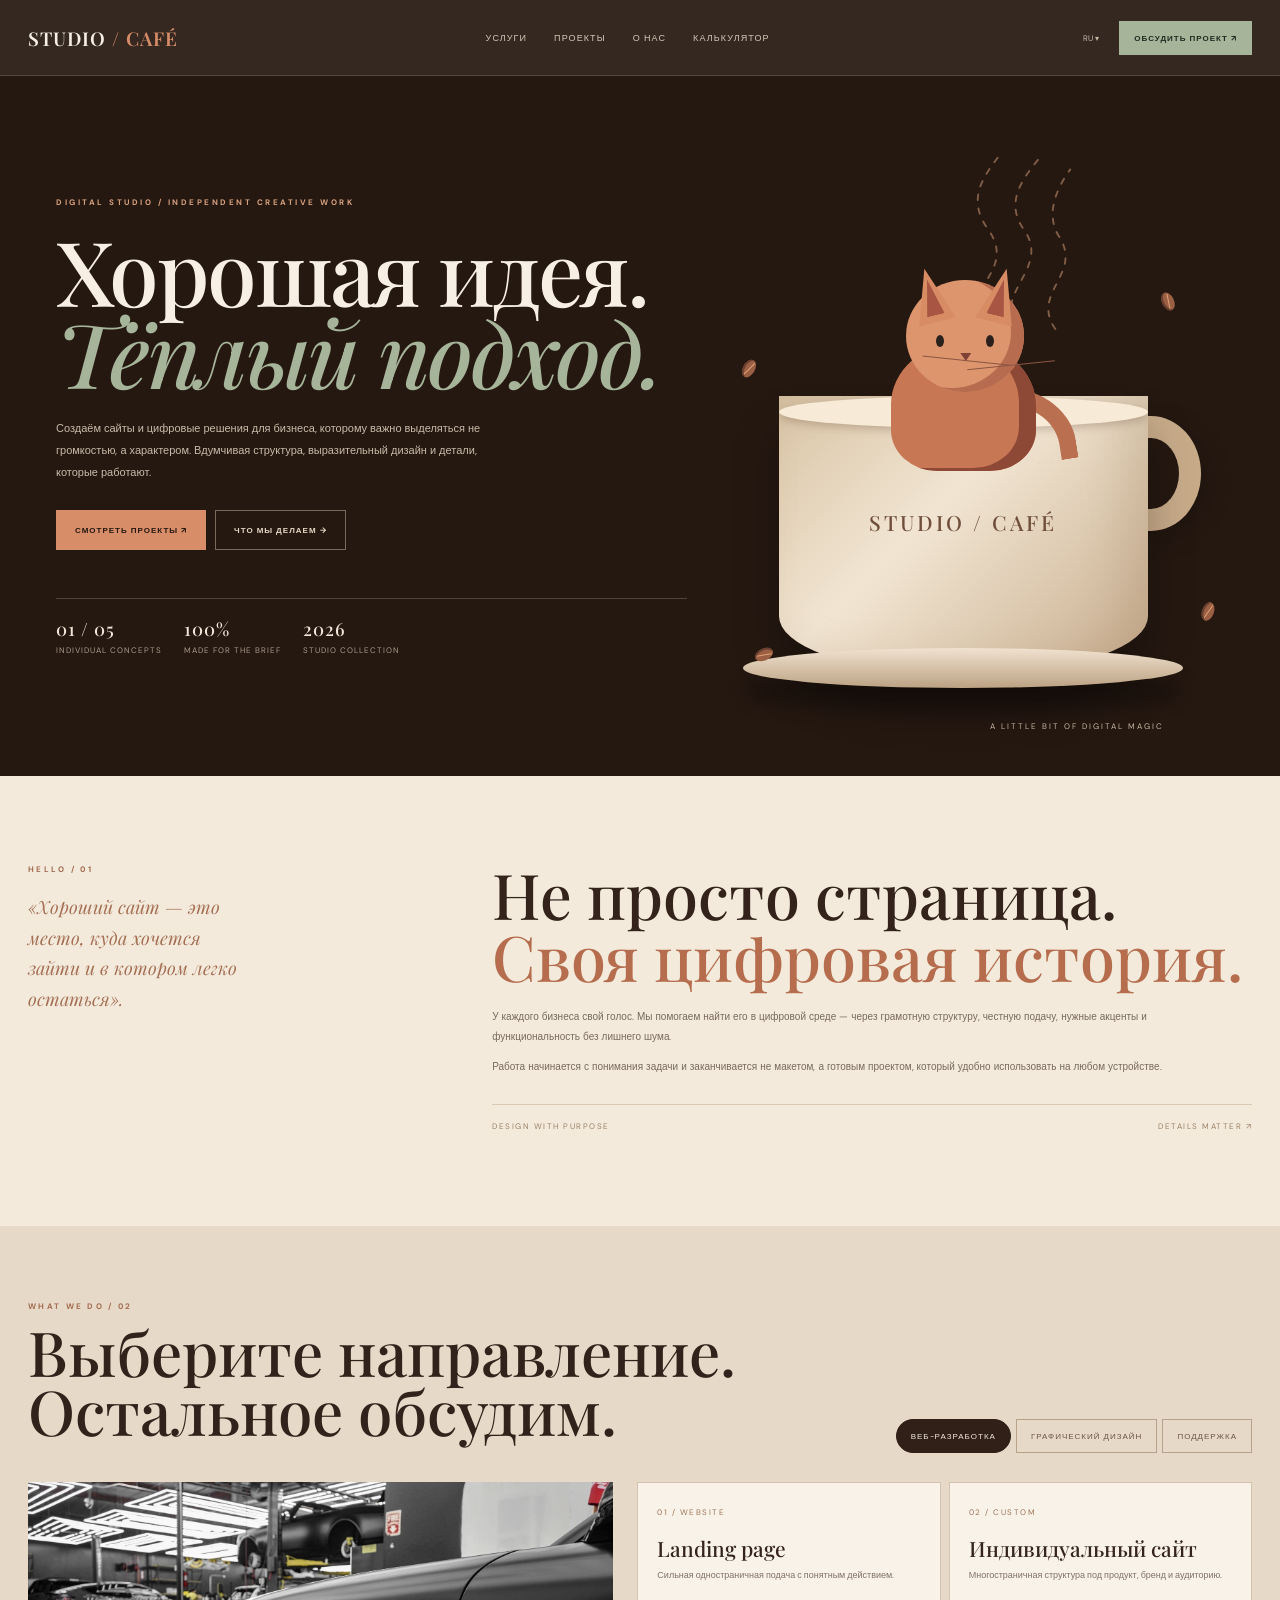
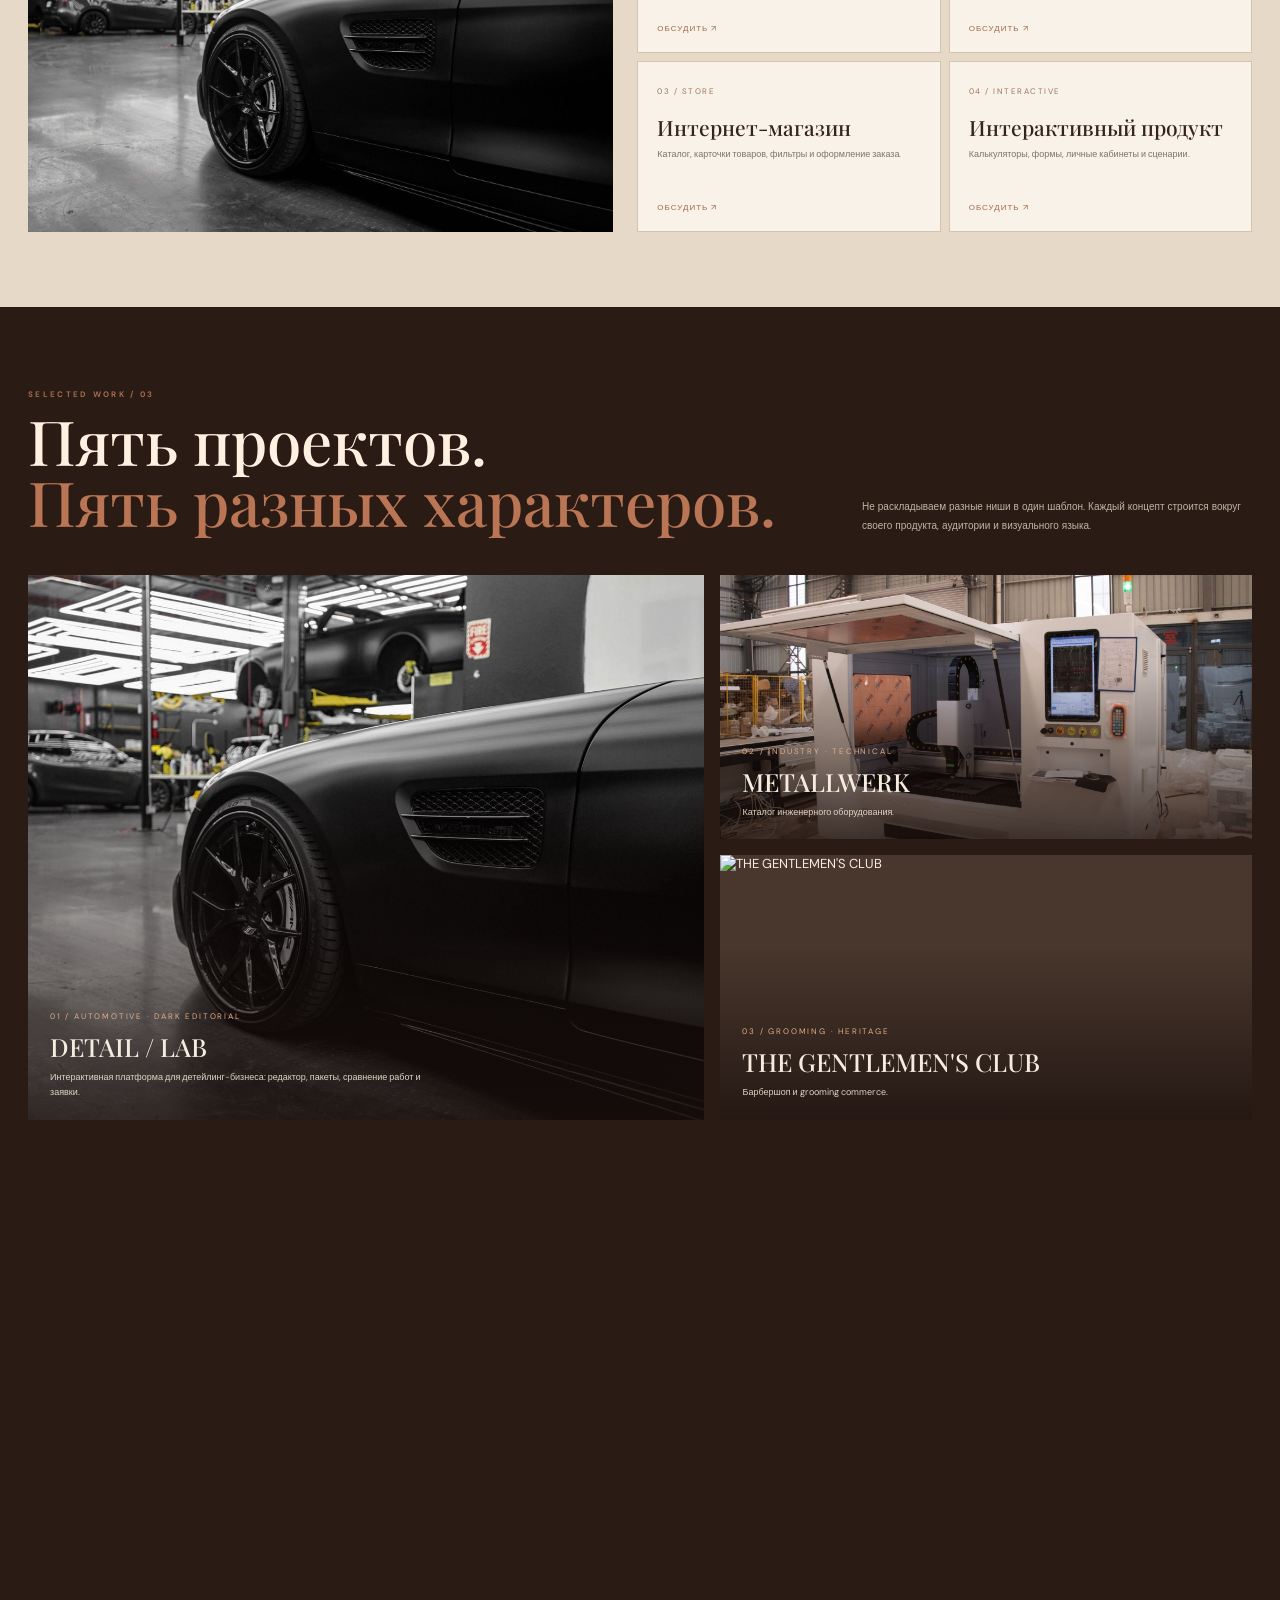
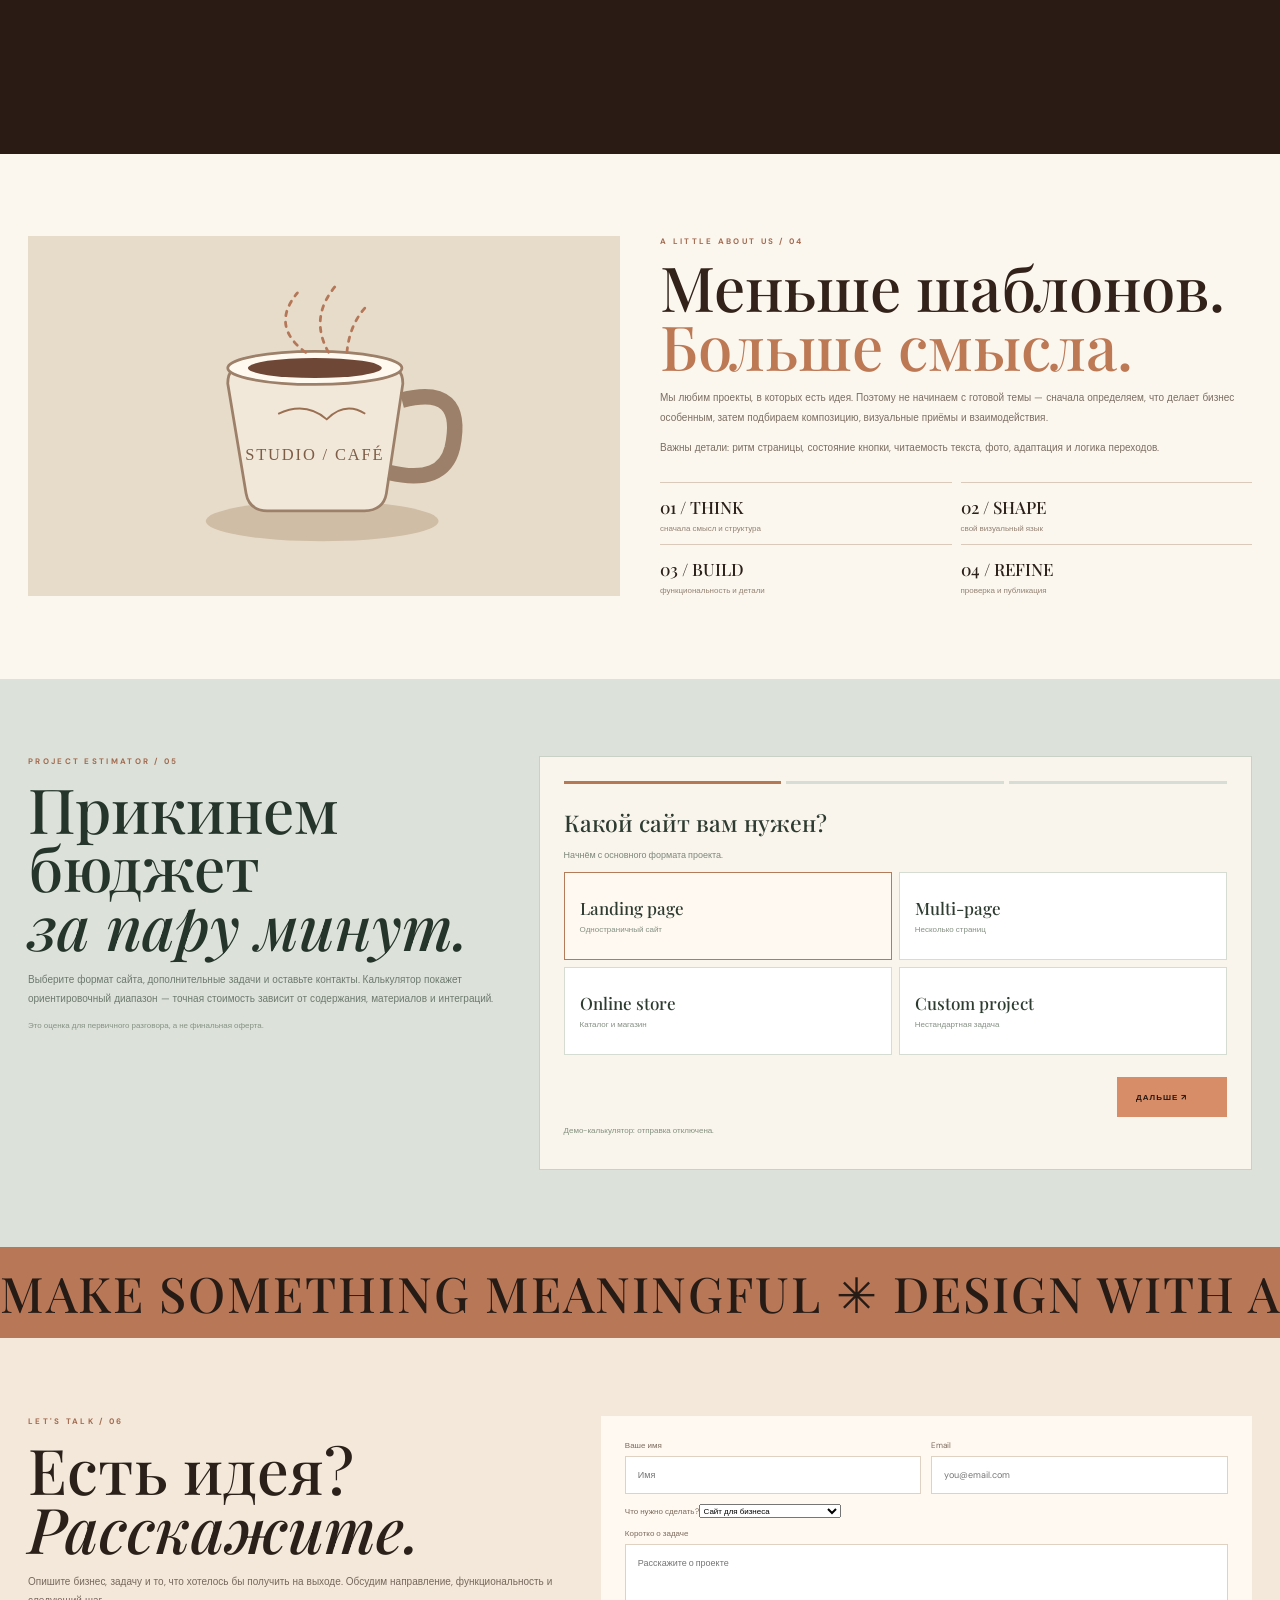
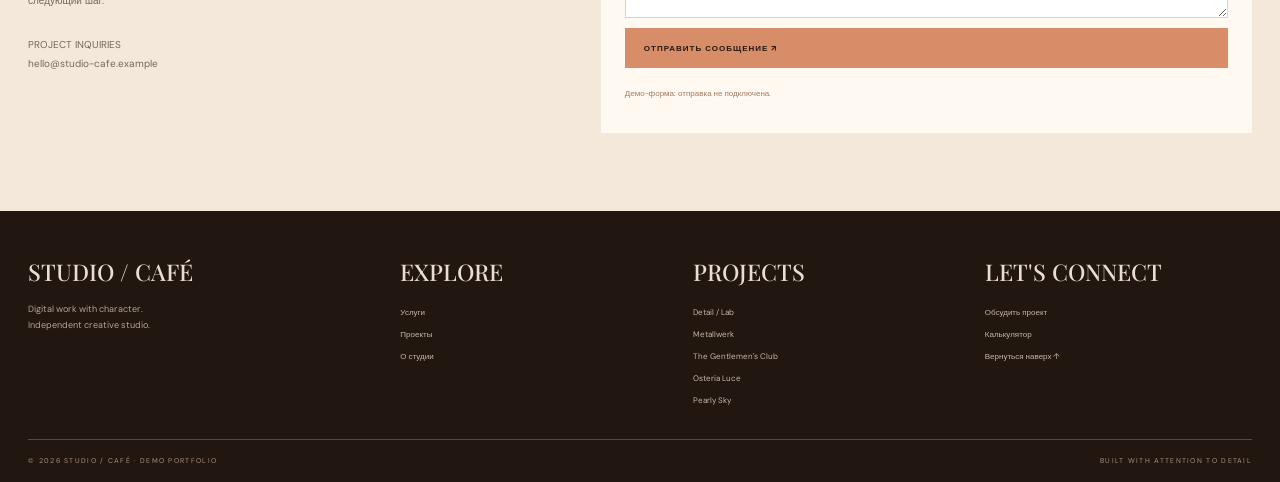
==== commit a5453474: "Rebuild portfolio and five distinct reference-led websites" ====
--- a/index.html
+++ b/index.html
@@ -1,16 +1,52 @@
 <!doctype html>
-<html lang="ru"><head><meta charset="utf-8"><meta name="viewport" content="width=device-width,initial-scale=1"><meta name="theme-color" content="#211b17"><meta name="description" content="STEPAN.DEV — разработка индивидуальных сайтов для бизнеса. Дизайн, структура, интерактивность и адаптивная вёрстка."><title>STEPAN.DEV — сайты с характером</title><link rel="preconnect" href="https://fonts.googleapis.com"><link href="https://fonts.googleapis.com/css2?family=DM+Sans:wght@400;500;600;700&family=Playfair+Display:ital,wght@0,500;0,600;1,500&display=swap" rel="stylesheet"><style>
-:root{--coffee:#211b17;--coffee2:#30251f;--cream:#f2e9dc;--paper:#f9f4ec;--sage:#a5b59b;--orange:#d68b64;--muted:#c0b3a4;--line:#4b3c32}*{box-sizing:border-box}html{scroll-behavior:smooth;scroll-padding-top:84px}body{margin:0;background:var(--coffee);color:var(--cream);font-family:"DM Sans",Arial,sans-serif}a{color:inherit;text-decoration:none}button,input,textarea{font:inherit}.shell{width:min(1320px,calc(100% - 64px));margin:auto}.top{position:sticky;top:0;z-index:10;background:#211b17ef;backdrop-filter:blur(14px);border-bottom:1px solid var(--line)}.nav{height:78px;display:flex;align-items:center;justify-content:space-between}.brand{font-weight:700;letter-spacing:-1px;font-size:17px}.brand span{color:var(--sage)}.links{display:flex;gap:30px;color:#d2c5b7;font-size:11px}.links a:hover{color:var(--orange)}.contactbtn{border:1px solid var(--sage);color:var(--sage);padding:12px 16px;font-size:10px;letter-spacing:.5px}.hero{padding:76px 0 100px;position:relative}.topline{display:flex;justify-content:space-between;font:9px "DM Sans";letter-spacing:2px;color:#a99c8d}.hero-grid{display:grid;grid-template-columns:1.1fr .9fr;gap:45px;align-items:center;margin-top:44px}.hero h1{font:500 clamp(58px,7.8vw,108px)/.92 "Playfair Display",serif;letter-spacing:-4px;margin:0}.hero h1 em{color:var(--sage)}.hero p{max-width:460px;color:#c8bbae;font-size:13px;line-height:1.9;margin:27px 0}.actions{display:flex;gap:14px;align-items:center}.btn{background:var(--sage);color:#1c261f;padding:15px 18px;font-size:10px;font-weight:700;letter-spacing:.5px}.arrowlink{font-size:10px;color:#e0c1a8;border-bottom:1px solid #86664e;padding:12px 0}.hero-still{height:410px;position:relative;overflow:hidden;border-radius:44% 44% 4px 4px;background:#4a362d}.hero-still img{width:100%;height:100%;object-fit:cover;filter:saturate(.7) sepia(.1)}.hero-still:after{content:"";position:absolute;inset:0;background:linear-gradient(0deg,#211b1766,transparent 60%)}.hero-caption{position:absolute;bottom:16px;left:18px;z-index:2;font-size:9px;letter-spacing:1.5px}.sticker{position:absolute;right:-15px;top:18px;width:92px;height:92px;border-radius:50%;background:var(--orange);color:#241a15;display:grid;place-items:center;text-align:center;font-size:9px;letter-spacing:1px;line-height:1.5;transform:rotate(11deg)}.ticker{border-block:1px solid var(--line);padding:17px 0;white-space:nowrap;overflow:hidden;color:#c7b9a8;font-size:9px;letter-spacing:2px}.ticker span{color:var(--orange);margin:0 22px}.section{padding:88px 0}.sectionhead{display:flex;align-items:end;justify-content:space-between;gap:30px;margin-bottom:34px}.eyebrow{font-size:9px;letter-spacing:2px;color:var(--orange);text-transform:uppercase}.sectionhead h2{font:500 clamp(43px,5vw,65px)/1 "Playfair Display",serif;margin:13px 0}.sectionhead p{max-width:390px;color:#b8aa9b;font-size:11px;line-height:1.9}.projects{display:grid;grid-template-columns:1fr 1fr;gap:28px}.project{background:var(--coffee2);border:1px solid #45372e;overflow:hidden;transition:transform .25s,border-color .25s}.project:hover{transform:translateY(-5px);border-color:var(--sage)}.project:nth-child(2n){margin-top:55px}.project-image{height:280px;overflow:hidden;background:#3b332c;position:relative}.project-image img{width:100%;height:100%;object-fit:cover;display:block;filter:saturate(.8);transition:transform .6s}.project:hover .project-image img{transform:scale(1.045)}.project-copy{padding:24px 26px 26px}.project-meta{display:flex;justify-content:space-between;color:var(--sage);font-size:9px;letter-spacing:1.5px}.project h3{font:500 29px "Playfair Display",serif;margin:13px 0 8px}.project p{font-size:11px;color:#bcae9e;line-height:1.8;min-height:39px}.project-foot{display:flex;justify-content:space-between;align-items:center;border-top:1px solid #534338;padding-top:16px;margin-top:15px;font-size:10px;color:#e3c5ad}.project-foot small{color:#9e9789;font-size:9px}.services{background:#efe6d8;color:#2d2a21}.services .eyebrow{color:#8a6956}.servicegrid{display:grid;grid-template-columns:repeat(3,1fr);gap:10px}.service{padding:25px;border:1px solid #d7cabb;min-height:185px}.service small{color:#8a9a83;font:10px "DM Sans"}.service h3{font:500 21px "Playfair Display",serif;margin:28px 0 8px}.service p{font-size:11px;line-height:1.8;color:#736f62}.method{display:grid;grid-template-columns:.75fr 1.25fr;gap:55px}.method h2{font:500 clamp(42px,5vw,64px)/1 "Playfair Display",serif;margin:14px 0}.method p{color:#c2b5a7;font-size:12px;line-height:1.9}.steps{border-top:1px solid var(--line)}.step{display:grid;grid-template-columns:60px 1fr;gap:15px;padding:19px 0;border-bottom:1px solid var(--line)}.step b{font:12px Georgia;color:var(--orange)}.step h3{font-size:13px;margin:0 0 5px}.step p{font-size:10px;margin:0;color:#a99d8f}.cta{background:var(--sage);color:#1d281f;padding:50px;display:flex;align-items:center;justify-content:space-between;gap:35px}.cta h2{font:500 clamp(36px,4vw,54px)/1 "Playfair Display",serif;margin:12px 0}.cta p{max-width:430px;font-size:11px;line-height:1.8;color:#465344}.cta a{background:var(--coffee);color:var(--cream);padding:15px 18px;font-size:10px;white-space:nowrap}.footer{padding:35px 0;display:flex;justify-content:space-between;gap:20px;color:#a99b8c;font-size:9px;letter-spacing:1px}.disclaimer{letter-spacing:0}@media(max-width:850px){.shell{width:calc(100% - 36px)}.hero-grid,.method{grid-template-columns:1fr}.hero-still{height:390px;max-width:560px}.links{display:none}.projects{gap:14px}.project-image{height:220px}.section{padding:65px 0}.servicegrid{grid-template-columns:1fr 1fr}.sectionhead{display:block}.cta{padding:35px;align-items:flex-start;flex-direction:column}}@media(max-width:560px){.shell{width:calc(100% - 28px)}.hero{padding:50px 0 65px}.topline{font-size:8px}.hero h1{font-size:60px;letter-spacing:-2px}.hero-still{height:300px}.sticker{width:73px;height:73px;font-size:8px;right:-5px}.projects,.servicegrid{grid-template-columns:1fr}.project:nth-child(2n){margin-top:0}.project-image{height:210px}.sectionhead h2{font-size:44px}.method{gap:20px}.cta{padding:26px}.footer{display:block;line-height:2.3}}
-</style></head><body><header class="top"><div class="shell nav"><a class="brand" href="#top">STEPAN<span>.DEV</span></a><nav class="links"><a href="#projects">Проекты</a><a href="#services">Чем полезен</a><a href="#method">Подход</a></nav><a class="contactbtn" href="#contact">ОБСУДИТЬ ПРОЕКТ ↗</a></div></header>
-<main id="top"><section class="shell hero"><div class="topline"><span>INDEPENDENT WEB DESIGN & DEVELOPMENT</span><span>EST. 2026 / OPEN FOR WORK</span></div><div class="hero-grid"><div><h1>Сайты,<br>в которых<br><em>есть характер.</em></h1><p>Разрабатываю сайты для бизнеса, где дизайн помогает человеку разобраться, довериться и сделать следующий шаг. Не собираю проекты по одному шаблону — под каждую задачу своя визуальная система.</p><div class="actions"><a class="btn" href="#projects">СМОТРЕТЬ ПРОЕКТЫ ↗</a><a class="arrowlink" href="#method">Как я работаю ↓</a></div></div><div class="hero-still"><img src="1-detail-lab/assets/detailing-main.jpg" alt="Детейлинг-проект в портфолио"><div class="hero-caption">SELECTED WORK / 2026</div><div class="sticker">MADE<br>WITH<br>ATTENTION ✳</div></div></div></section>
-<div class="ticker">DESIGN WITH PURPOSE <span>✳</span> CLEAR STRUCTURE <span>✳</span> FAST INTERFACES <span>✳</span> DETAIL-LED DEVELOPMENT <span>✳</span> DESIGN WITH PURPOSE</div>
-<section class="shell section" id="projects"><div class="sectionhead"><div><div class="eyebrow">SELECTED WORK / 01—05</div><h2>Разные ниши.<br>Разный характер.</h2></div><p>Пять самостоятельных концептов. Своя типографика, цвет, композиция и набор взаимодействий для каждого бизнеса.</p></div><div class="projects">
-<a class="project" href="1-detail-lab/index.html"><div class="project-image"><img src="1-detail-lab/assets/detailing-main.jpg" alt="DETAIL / LAB"></div><div class="project-copy"><div class="project-meta"><span>01 / AUTOMOTIVE</span><span>↗</span></div><h3>DETAIL / LAB</h3><p>Премиальный детейлинг с акцентом на материалы, сервисы и визуальное портфолио.</p><div class="project-foot"><span>ОТКРЫТЬ ПРОЕКТ ↗</span><small>DARK / EDITORIAL</small></div></div></a>
-<a class="project" href="2-metallwerk/index.html"><div class="project-image"><img src="2-metallwerk/assets/cnc-workshop.jpg" alt="METALLWERK"></div><div class="project-copy"><div class="project-meta"><span>02 / INDUSTRY</span><span>↗</span></div><h3>METALLWERK</h3><p>Инженерный каталог: фильтры, характеристики оборудования и запрос подбора.</p><div class="project-foot"><span>ОТКРЫТЬ ПРОЕКТ ↗</span><small>TECHNICAL / BLUE</small></div></div></a>
-<a class="project" href="3-barber/index.html"><div class="project-image"><img src="3-barber/assets/barber-shop.jpg" alt="SIDE BARBER"></div><div class="project-copy"><div class="project-meta"><span>03 / GROOMING</span><span>↗</span></div><h3>SIDE / BARBER</h3><p>Барбершоп в эстетике heritage: услуги, атмосфера студии и форма записи.</p><div class="project-foot"><span>ОТКРЫТЬ ПРОЕКТ ↗</span><small>FOREST / BRASS</small></div></div></a>
-<a class="project" href="4-osteria/index.html"><div class="project-image"><img src="4-osteria/assets/pasta-dish.jpg" alt="OSTERIA LUCE"></div><div class="project-copy"><div class="project-meta"><span>04 / HOSPITALITY</span><span>↗</span></div><h3>OSTERIA LUCE</h3><p>Редакционная подача итальянского ресторана, сезонное меню и бронирование.</p><div class="project-foot"><span>ОТКРЫТЬ ПРОЕКТ ↗</span><small>ITALIAN / EDITORIAL</small></div></div></a>
-<a class="project" href="5-pulito/index.html"><div class="project-image"><img src="5-pulito/assets/home-cleaning.jpg" alt="PULITO"></div><div class="project-copy"><div class="project-meta"><span>05 / HOME SERVICES</span><span>↗</span></div><h3>PULITO</h3><p>Сервис клининга с калькулятором, понятными этапами и экологичным подходом.</p><div class="project-foot"><span>ОТКРЫТЬ ПРОЕКТ ↗</span><small>AIRY / NATURAL</small></div></div></a>
-</div><p style="font-size:10px;color:#9c9082;margin-top:24px">Концепты демонстрируют подход к дизайну и разработке. Названия, цены, адреса и характеристики в макетах условные.</p></section>
-<section class="services" id="services"><div class="shell section"><div class="sectionhead"><div><div class="eyebrow">WHAT I DO / 02</div><h2>От первой идеи<br>до работающего сайта.</h2></div><p style="color:#746d60">Думаю не только о внешнем виде. Сразу учитываю содержание, структуру и то, что пользователь должен сделать на странице.</p></div><div class="servicegrid"><article class="service"><small>01 / STRUCTURE</small><h3>Смысл и сценарий</h3><p>Разбираю продукт, аудиторию, важные действия и собираю структуру без лишних экранов.</p></article><article class="service"><small>02 / ART DIRECTION</small><h3>Визуальная система</h3><p>Подбираю типографику, цвет, сетку, фото и детали под конкретный бренд.</p></article><article class="service"><small>03 / DEVELOPMENT</small><h3>Дизайн и код</h3><p>Собираю адаптивные страницы, интерактивные блоки и аккуратную анимацию.</p></article></div></div></section>
-<section class="shell section" id="method"><div class="method"><div><div class="eyebrow">THE PROCESS / 03</div><h2>Внимание<br>к деталям —<br><em>с самого начала.</em></h2><p>Хороший сайт не обязан быть громким. Он должен выглядеть уместно, быстро работать и помогать бизнесу.</p></div><div class="steps"><article class="step"><b>01</b><div><h3>Знакомство с задачей</h3><p>Цели, аудитория, материалы, конкуренты и нужные функции.</p></div></article><article class="step"><b>02</b><div><h3>Концепция и структура</h3><p>Выбираем направление дизайна и утверждаем основные блоки.</p></div></article><article class="step"><b>03</b><div><h3>Разработка и проверка</h3><p>Адаптивность, ссылки, интерактивность и визуальная точность.</p></div></article><article class="step"><b>04</b><div><h3>Публикация</h3><p>Подготавливаю проект к размещению и проверяю опубликованную версию.</p></div></article></div></div></section>
-<section class="shell cta" id="contact"><div><div class="eyebrow" style="color:#4d634d">HAVE A PROJECT IN MIND?</div><h2>Давайте сделаем<br>что-то толковое.</h2><p>Напишите, чем занимается бизнес и какую задачу должен решать сайт. Обсудим структуру, сроки и подходящий формат работы.</p></div><a href="https://kwork.ru/" target="_blank" rel="noopener noreferrer">НАПИСАТЬ НА KWORK ↗</a></section></main><footer class="shell footer"><a class="brand" href="#top">STEPAN<span>.DEV</span></a><span>INDEPENDENT WEB DESIGN / 2026</span><a href="#top">НАВЕРХ ↑</a></footer></body></html>+<html lang="ru"><head><meta charset="utf-8"><meta name="viewport" content="width=device-width,initial-scale=1"><meta name="theme-color" content="#231711"><meta name="description" content="STUDIO / CAFÉ — индивидуальные сайты, визуальные системы и цифровые продукты для бизнеса."><title>STUDIO / CAFÉ — digital work with character</title><link rel="preconnect" href="https://fonts.googleapis.com"><link href="https://fonts.googleapis.com/css2?family=DM+Sans:wght@400;500;600;700&family=Playfair+Display:ital,wght@0,500;0,600;1,500&display=swap" rel="stylesheet"><style>
+:root{--coffee:#251811;--coffee2:#34251e;--cream:#f7efe3;--paper:#fbf7f0;--terracotta:#d88d69;--sage:#a6b49a;--sand:#d9c9b1;--ink:#2b211a;--muted:#80756a;--line:#ddd2c3;--wrap:1260px}*{box-sizing:border-box}html{scroll-behavior:smooth;scroll-padding-top:83px}body{margin:0;background:var(--paper);color:var(--ink);font:13px "DM Sans",Arial,sans-serif}a{color:inherit;text-decoration:none}button,input,select,textarea{font:inherit}button{cursor:pointer}.wrap{width:min(var(--wrap),calc(100% - 56px));margin:auto}.header{position:sticky;top:0;z-index:50;background:#251811ed;color:var(--cream);border-bottom:1px solid #ffffff25;backdrop-filter:blur(13px)}.nav{height:75px;display:flex;align-items:center;justify-content:space-between;gap:22px}.brand{font:600 19px "Playfair Display";letter-spacing:1px}.brand em{font-style:normal;color:var(--terracotta)}.navlinks{display:flex;gap:27px}.navlinks a{font-size:9px;letter-spacing:1.1px;color:#d5c7b7}.navlinks a:hover{color:#e5a482}.nav-right{display:flex;align-items:center;gap:14px}.language{background:none;border:0;color:#c8b9a9;font-size:8px}.nav-cta{background:var(--sage);color:#1e2a20;padding:12px 15px;border:0;font-size:8px;font-weight:700;letter-spacing:1px}.hamb{display:none;border:1px solid #746456;background:none;color:#fff;padding:8px}
+.hero{background:var(--coffee);color:var(--cream);overflow:hidden;position:relative;min-height:700px}.hero-grid{display:grid;grid-template-columns:1.1fr .9fr;align-items:center;min-height:700px;gap:25px}.hero-copy{padding:85px 0 85px max(28px,calc((100vw - var(--wrap))/2 + 7px));position:relative;z-index:2}.eyebrow{font-size:8px;letter-spacing:2.5px;color:#d9a27f;font-weight:700}.hero h1{font:500 clamp(62px,7vw,91px)/.91 "Playfair Display";letter-spacing:-2.6px;margin:22px 0 24px}.hero h1 em{font-weight:500;color:var(--sage)}.hero p{font-size:11px;line-height:2;color:#c9bba9;max-width:430px}.hero-actions{display:flex;gap:9px;margin-top:27px}.button{display:inline-flex;align-items:center;gap:22px;padding:14px 18px;background:var(--terracotta);color:#251811;border:1px solid var(--terracotta);font-size:8px;letter-spacing:1px;font-weight:700;transition:transform .2s,background .2s}.button:hover{transform:translateY(-3px);background:#e8a27f}.button.ghost{background:transparent;border-color:#7b695b;color:#e7d8c5}.button.ghost:hover{background:#4a3328}.hero-meta{display:flex;gap:22px;margin-top:48px;padding-top:18px;border-top:1px solid #ffffff30;color:#a99a89;font-size:8px;letter-spacing:1px}.hero-meta b{display:block;color:#f1e6d8;font:500 18px "Playfair Display";margin-bottom:4px}
+.cafe-art{position:relative;height:610px;margin:0 7% 0 0;display:grid;place-items:center}.steam{position:absolute;top:4%;left:47%;width:140px;height:200px;opacity:.5}.steam path{fill:none;stroke:#dca27c;stroke-width:2;stroke-linecap:round;stroke-dasharray:6 9;animation:steam 5s ease-in-out infinite}.steam path:nth-child(2){animation-delay:1.2s}.steam path:nth-child(3){animation-delay:2.2s}@keyframes steam{0%,100%{transform:translateY(12px);opacity:.2}50%{transform:translateY(-10px);opacity:.9}}.cup{position:relative;width:min(440px,90%);height:390px;margin-top:100px}.cup-body{position:absolute;left:8%;right:8%;bottom:0;height:275px;background:linear-gradient(135deg,#d9c4a6,#f1e5d2 42%,#c8ad8e);border-radius:0 0 42% 42% / 0 0 20% 20%;box-shadow:inset -25px 0 45px #8f715033,0 34px 45px #0004;overflow:hidden}.cup-body:before{content:"";position:absolute;left:0;right:0;top:0;height:32px;background:#f7ead7;border-radius:50%;box-shadow:0 3px 8px #5a3b2944}.cup-body:after{content:"STUDIO / CAFÉ";position:absolute;left:0;right:0;top:112px;text-align:center;color:#6f4e3a;font:500 21px "Playfair Display";letter-spacing:3px}.cup-handle{position:absolute;right:-4%;top:135px;width:100px;height:115px;border:22px solid #c7ab89;border-left:0;border-radius:0 70% 70% 0;box-shadow:10px 8px 25px #0002}.saucer{position:absolute;bottom:-17px;left:0;right:0;height:40px;border-radius:50%;background:linear-gradient(180deg,#f0e2d0,#bca283);box-shadow:0 22px 20px #0005}.cat{position:absolute;z-index:3;width:230px;height:220px;top:-21px;left:50%;transform:translateX(-50%);animation:catFloat 4.8s ease-in-out infinite}@keyframes catFloat{0%,100%{transform:translate(-50%,0) rotate(-1deg)}50%{transform:translate(-50%,-9px) rotate(1deg)}}.cat-body{position:absolute;left:43px;bottom:9px;width:145px;height:128px;border-radius:48% 49% 32% 32%;background:#c77753;box-shadow:inset -17px -3px 0 #8e4936}.cat-head{position:absolute;left:58px;top:20px;width:118px;height:112px;border-radius:50%;background:#dc956d;box-shadow:inset -13px -4px 0 #b76b4f}.cat-ear{position:absolute;top:-12px;width:38px;height:55px;background:#d88c63;clip-path:polygon(50% 0,100% 100%,0 100%)}.cat-ear.left{left:6px;transform:rotate(-14deg)}.cat-ear.right{right:5px;transform:rotate(14deg)}.cat-ear:after{content:"";position:absolute;inset:11px 10px 7px;background:#a85643;clip-path:polygon(50% 0,100% 100%,0 100%)}.eye{position:absolute;top:55px;width:8px;height:12px;background:#2b211c;border-radius:50%}.eye.left{left:30px}.eye.right{right:30px}.nose{position:absolute;top:73px;left:54px;width:11px;height:8px;background:#7f4136;clip-path:polygon(50% 100%,0 0,100% 0)}.whiskers{position:absolute;top:80px;left:15px;width:88px;height:26px;border-top:1px solid #8b5543;transform:rotate(6deg)}.whiskers:after{content:"";position:absolute;right:-45px;top:-1px;width:88px;border-top:1px solid #8b5543;transform:rotate(-12deg)}.cat-tail{position:absolute;bottom:15px;right:5px;width:90px;height:80px;border:17px solid #b96f50;border-left:0;border-bottom:0;border-radius:0 80% 0 0;transform:rotate(-9deg)}.beans{position:absolute;width:12px;height:19px;background:#9b6043;border-radius:50%;box-shadow:inset 2px 0 #673e30;transform:rotate(30deg)}.beans:after{content:"";position:absolute;width:1px;height:15px;left:6px;top:2px;background:#e0a079;transform:rotate(15deg)}.bean1{left:6%;top:39%}.bean2{right:8%;top:28%;transform:rotate(-27deg)}.bean3{left:9%;bottom:11%;transform:rotate(65deg)}.bean4{right:0;bottom:18%;transform:rotate(20deg)}.cup-note{position:absolute;bottom:0;right:10%;z-index:4;color:#c7b6a2;font-size:8px;letter-spacing:2px}
+.intro{padding:88px 0 95px;background:#f3eadc}.intro-grid{display:grid;grid-template-columns:.7fr 1.3fr;gap:55px}.intro-side{font:italic 18px/1.7 "Playfair Display";color:#a56f53;max-width:220px}.intro-copy h2{font:500 clamp(43px,5vw,63px)/.98 "Playfair Display";color:#33231b;margin:0 0 20px}.intro-copy h2 em{font-style:normal;color:#b56d4d}.intro-copy p{font-size:10px;line-height:2;color:#796a5d;max-width:670px}.intro-foot{display:flex;justify-content:space-between;margin-top:27px;padding-top:16px;border-top:1px solid #d8c8b4;color:#9b8066;font-size:8px;letter-spacing:1.5px}
+.section{padding:82px 0}.section-head{display:flex;justify-content:space-between;align-items:end;gap:30px;margin-bottom:30px}.section-label{font-size:8px;letter-spacing:2.3px;color:#a36b50;font-weight:700}.section h2{font:500 clamp(40px,5vw,62px)/.98 "Playfair Display";margin:12px 0;color:#322219}.section h2 em{font-style:normal;color:#b97554}.section-head p{max-width:390px;color:#807368;font-size:10px;line-height:1.9}
+.services{background:#e7d9c7;padding:75px 0}.services-head{display:flex;justify-content:space-between;align-items:end;gap:30px}.services-head h2{font:500 clamp(42px,5vw,62px)/.95 "Playfair Display";margin:12px 0;color:#31231b}.service-tabs{display:flex;gap:5px;flex-wrap:wrap}.service-tabs button{background:transparent;border:1px solid #b7a28a;color:#695748;padding:11px 14px;font-size:8px;letter-spacing:1px}.service-tabs button.active{background:#302018;color:#f3e9db;border-color:#302018;border-radius:24px}.service-content{margin-top:29px;display:grid;grid-template-columns:1fr 1.05fr;gap:24px;align-items:stretch}.service-art{min-height:350px;background:#ac7d5e;position:relative;overflow:hidden}.service-art img{width:100%;height:100%;position:absolute;inset:0;object-fit:cover;filter:saturate(.76)}.service-list{display:grid;grid-template-columns:1fr 1fr;gap:8px}.service-option{background:#f8f2e8;border:1px solid #d4c4af;padding:19px;min-height:150px;display:flex;flex-direction:column;justify-content:space-between}.service-option small{font-size:8px;letter-spacing:1.5px;color:#a07557}.service-option h3{font:500 21px "Playfair Display";margin:15px 0 6px;color:#35241b}.service-option p{font-size:9px;color:#817266;line-height:1.75;margin:0}.service-option button{align-self:flex-start;border:0;background:none;color:#a26749;font-size:8px;letter-spacing:1px;margin-top:12px;padding:0}
+.projects{background:#2a1b14;color:#f5ecdf}.projects .section-head h2{color:#fff0e1}.projects .section-head p{color:#c2b3a2}.project-grid{display:grid;grid-template-columns:1.12fr .88fr;gap:16px}.project-stack{display:grid;grid-template-rows:1fr 1fr;gap:16px}.project-card{position:relative;min-height:260px;overflow:hidden;background:#49372d}.project-card img{width:100%;height:100%;position:absolute;inset:0;object-fit:cover;transition:transform .8s}.project-card:hover img{transform:scale(1.05)}.project-card:after{content:"";position:absolute;inset:0;background:linear-gradient(0deg,#1b100dc9,transparent 66%)}.project-text{position:absolute;z-index:1;left:22px;right:20px;bottom:19px}.project-text small{font-size:8px;color:#e2ad88;letter-spacing:1.8px}.project-text h3{font:500 25px "Playfair Display";margin:7px 0}.project-text p{font-size:9px;line-height:1.7;color:#e0d3c4;margin:0;max-width:380px}.project-large{min-height:545px}
+.about{background:#fbf7ef}.about-grid{display:grid;grid-template-columns:1fr 1fr;gap:40px;align-items:center}.about-illustration{min-height:360px;background:#e7dbc9;display:grid;place-items:center;position:relative;overflow:hidden}.about-illustration svg{width:min(330px,80%);height:auto}.about-copy h2{font:500 clamp(45px,5vw,62px)/.95 "Playfair Display";margin:12px 0}.about-copy h2 em{font-style:normal;color:#bd7854}.about-copy p{font-size:10px;color:#7c6e62;line-height:2}.about-points{display:grid;grid-template-columns:1fr 1fr;gap:9px;margin-top:24px}.about-point{border-top:1px solid #d9caba;padding-top:13px}.about-point strong{font:500 17px "Playfair Display";display:block}.about-point small{font-size:8px;color:#938273}
+.calculator{background:#dce2da;padding:77px 0}.calc-grid{display:grid;grid-template-columns:.8fr 1.2fr;gap:35px;align-items:start}.calc-copy h2{font:500 clamp(44px,5vw,62px)/.95 "Playfair Display";margin:14px 0;color:#26352b}.calc-copy p{font-size:10px;color:#6d796e;line-height:1.9}.calc-card{background:#f9f5ed;border:1px solid #c9d1c6;padding:24px}.calc-progress{display:flex;gap:5px;margin-bottom:23px}.calc-progress span{height:3px;flex:1;background:#d6ddd4}.calc-progress span.active{background:#b67754}.calc-step{display:none}.calc-step.active{display:block;animation:stepIn .3s}@keyframes stepIn{from{opacity:0;transform:translateY(8px)}to{opacity:1;transform:none}}.calc-step h3{font:500 23px "Playfair Display";margin:0 0 7px;color:#2d3b30}.calc-step p{font-size:9px;color:#7c877a;line-height:1.8}.calc-choices{display:grid;grid-template-columns:1fr 1fr;gap:7px}.calc-choice{background:#fff;border:1px solid #d5ddd3;text-align:left;padding:15px;color:#2d3b30;min-height:88px}.calc-choice.active{border-color:#b47b59;background:#fff9f1}.calc-choice strong{font:500 17px "Playfair Display";display:block}.calc-choice small{display:block;font-size:8px;color:#849083;margin-top:5px}.calc-step label{display:block;font-size:8px;color:#6c796d;margin-top:12px}.calc-step input,.calc-step select,.calc-step textarea{display:block;width:100%;padding:11px;margin-top:5px;border:1px solid #d3dcd1;background:#fff;color:#2d3b30;font-size:9px}.calc-price{font:500 29px "Playfair Display";color:#915e43;margin:15px 0}.calc-actions{display:flex;justify-content:space-between;gap:8px;margin-top:22px}.calc-actions button{min-width:110px}.calc-back{background:none;border:1px solid #bdc9bb;color:#455644;padding:12px;font-size:8px}
+.story-ticker{background:#b87858;color:#271b16;overflow:hidden;padding:13px 0;white-space:nowrap;font:500 clamp(28px,4vw,49px) "Playfair Display";letter-spacing:2px}.story-ticker span{display:inline-block;animation:scrollLine 28s linear infinite}@keyframes scrollLine{to{transform:translateX(-50%)}}
+.contact{padding:78px 0;background:#f3e8d9}.contact-grid{display:grid;grid-template-columns:.9fr 1.1fr;gap:40px}.contact h2{font:500 clamp(44px,5vw,63px)/.94 "Playfair Display";margin:14px 0}.contact p{font-size:10px;color:#77685d;line-height:1.9}.contact-form{background:#fff9f1;padding:24px;display:grid;grid-template-columns:1fr 1fr;gap:10px}.contact-form label{font-size:8px;color:#7c6a5c}.contact-form input,.contact-form textarea{display:block;width:100%;padding:12px;margin-top:6px;border:1px solid #dfd2c3;background:#fff;font-size:9px}.contact-form .wide{grid-column:1/-1}.contact-form button{grid-column:1/-1}
+.footer{background:#221610;color:#e8ddd0;padding:45px 0 17px}.footer-grid{display:grid;grid-template-columns:1.3fr 1fr 1fr 1fr;gap:25px}.footer h3{font:500 23px "Playfair Display";margin:0 0 14px}.footer a{display:block;color:#c6b7a8;font-size:8px;padding:6px 0}.footer p{font-size:9px;line-height:1.8;color:#b4a495}.footer-bottom{border-top:1px solid #59473a;margin-top:28px;padding-top:16px;display:flex;justify-content:space-between;gap:15px;font-size:7px;letter-spacing:1.3px;color:#a59280}
+.modal{position:fixed;inset:0;display:none;align-items:center;justify-content:center;padding:18px;background:#21140ed0;z-index:100}.modal.open{display:flex}.modal-box{background:#f9f2e7;color:#35251c;width:min(560px,100%);padding:35px;position:relative;max-height:90vh;overflow:auto;box-shadow:0 30px 80px #0005;animation:modalIn .25s}@keyframes modalIn{from{opacity:0;transform:translateY(15px)}to{opacity:1;transform:none}}.modal-close{position:absolute;right:12px;top:12px;border:0;background:#e8dac9;color:#4c3326;padding:8px 10px}.modal-box h2{font:500 37px "Playfair Display";margin:10px 0}.modal-box p{font-size:10px;line-height:1.8;color:#7e6d60}.modal-box label{display:block;font-size:8px;margin-top:12px}.modal-box input,.modal-box select,.modal-box textarea{width:100%;padding:12px;margin-top:6px;border:1px solid #d8c9b8;background:white;font-size:9px}.modal-box .button{width:100%;margin-top:16px;justify-content:center}.modal-note{font-size:8px!important;color:#a17a5e!important;min-height:12px}
+.reveal{opacity:0;transform:translateY(25px);transition:opacity .7s,transform .7s cubic-bezier(.22,1,.36,1)}.reveal.in{opacity:1;transform:none}
+@media(max-width:900px){.hero-grid{grid-template-columns:1fr .8fr}.cafe-art{transform:scale(.85);margin-left:-40px}.navlinks{gap:13px}.navlinks a{font-size:8px}.intro-grid{grid-template-columns:1fr;gap:20px}.service-content{grid-template-columns:1fr}.service-art{min-height:260px}.project-grid{grid-template-columns:1fr}.project-large{min-height:410px}.about-grid{grid-template-columns:1fr}.calc-grid{grid-template-columns:1fr}.footer-grid{grid-template-columns:1fr 1fr}}
+@media(max-width:650px){.wrap{width:calc(100% - 28px)}.nav{height:66px}.navlinks{display:none;position:absolute;top:66px;left:0;right:0;background:#251811;padding:20px 22px;flex-direction:column;align-items:flex-start;gap:17px}.navlinks.open{display:flex}.brand{font-size:17px}.nav-right .language{display:none}.nav-cta{padding:10px;font-size:7px}.hamb{display:block}.hero{min-height:790px}.hero-grid{grid-template-columns:1fr;min-height:790px}.hero-copy{padding:75px 20px 20px;width:100%}.hero h1{font-size:65px}.hero-meta{gap:14px;flex-wrap:wrap;margin-top:25px}.cafe-art{position:absolute;right:-25px;bottom:5px;height:365px;width:80%;opacity:.72;transform:scale(.8);transform-origin:bottom right}.cup{margin-top:50px}.hero p{max-width:390px}.intro{padding:61px 0}.intro-copy h2{font-size:47px}.section{padding:60px 0}.section-head{display:block}.section h2{font-size:46px}.services{padding:58px 0}.services-head{display:block}.service-tabs{margin-top:18px}.service-content{margin-top:18px}.service-art{min-height:220px}.service-list{grid-template-columns:1fr 1fr}.service-option{padding:14px;min-height:160px}.service-option h3{font-size:19px}.project-large{min-height:350px}.project-stack{grid-template-columns:1fr 1fr;grid-template-rows:165px}.project-card{min-height:165px}.project-text{left:13px;right:12px;bottom:12px}.project-text h3{font-size:19px}.project-text p{font-size:7px}.project-text small{font-size:6px}.about-illustration{min-height:280px}.about-grid{gap:22px}.about-points{grid-template-columns:1fr 1fr}.calculator{padding:60px 0}.calc-card{padding:16px}.calc-choices{grid-template-columns:1fr 1fr}.contact{padding:60px 0}.contact-grid{grid-template-columns:1fr}.contact-form{padding:16px}.footer-grid{grid-template-columns:1fr 1fr;gap:20px}.footer-bottom{display:block;line-height:2.4}.modal-box{padding:27px}.modal-box h2{font-size:31px}}
+@media(prefers-reduced-motion:reduce){html{scroll-behavior:auto}*,*:before,*:after{animation-duration:.01ms!important;transition-duration:.01ms!important}}
+</style></head><body>
+<header class="header"><div class="wrap nav"><a class="brand" href="#top">STUDIO <em>/ CAFÉ</em></a><nav class="navlinks" id="navlinks"><a href="#services">УСЛУГИ</a><a href="#projects">ПРОЕКТЫ</a><a href="#about">О НАС</a><a href="#calculator">КАЛЬКУЛЯТОР</a></nav><div class="nav-right"><button class="language">RU ▾</button><a class="nav-cta" href="#contact">ОБСУДИТЬ ПРОЕКТ ↗</a><button class="hamb" id="hamb">☰</button></div></div></header>
+<main id="top">
+<section class="hero"><div class="wrap hero-grid"><div class="hero-copy"><div class="eyebrow">DIGITAL STUDIO / INDEPENDENT CREATIVE WORK</div><h1>Хорошая идея.<br><em>Тёплый подход.</em></h1><p>Создаём сайты и цифровые решения для бизнеса, которому важно выделяться не громкостью, а характером. Вдумчивая структура, выразительный дизайн и детали, которые работают.</p><div class="hero-actions"><a class="button" href="#projects">СМОТРЕТЬ ПРОЕКТЫ ↗</a><a class="button ghost" href="#services">ЧТО МЫ ДЕЛАЕМ →</a></div><div class="hero-meta"><div><b>01 / 05</b>INDIVIDUAL CONCEPTS</div><div><b>100%</b>MADE FOR THE BRIEF</div><div><b>2026</b>STUDIO COLLECTION</div></div></div><div class="cafe-art" aria-label="Иллюстрация кота в чашке"><svg class="steam" viewBox="0 0 150 200"><path d="M35 190 C5 150 78 130 42 82 C20 50 38 27 55 4"/><path d="M76 193 C44 152 112 126 81 83 C61 55 79 30 97 8"/><path d="M115 190 C88 151 145 131 119 91 C104 67 116 40 131 19"/></svg><div class="cup"><div class="cup-handle"></div><div class="cup-body"></div><div class="saucer"></div><div class="cat"><div class="cat-tail"></div><div class="cat-body"></div><div class="cat-head"><div class="cat-ear left"></div><div class="cat-ear right"></div><i class="eye left"></i><i class="eye right"></i><i class="nose"></i><i class="whiskers"></i></div></div></div><i class="beans bean1"></i><i class="beans bean2"></i><i class="beans bean3"></i><i class="beans bean4"></i><div class="cup-note">A LITTLE BIT OF DIGITAL MAGIC</div></div></div></section>
+<section class="intro"><div class="wrap intro-grid"><div><div class="section-label">HELLO / 01</div><p class="intro-side">«Хороший сайт — это место, куда хочется зайти и в котором легко остаться».</p></div><div class="intro-copy"><h2>Не просто страница.<br><em>Своя цифровая история.</em></h2><p>У каждого бизнеса свой голос. Мы помогаем найти его в цифровой среде — через грамотную структуру, честную подачу, нужные акценты и функциональность без лишнего шума.</p><p>Работа начинается с понимания задачи и заканчивается не макетом, а готовым проектом, который удобно использовать на любом устройстве.</p><div class="intro-foot"><span>DESIGN WITH PURPOSE</span><span>DETAILS MATTER ↗</span></div></div></div></section>
+<section class="services" id="services"><div class="wrap"><div class="services-head"><div><div class="section-label">WHAT WE DO / 02</div><h2>Выберите направление.<br>Остальное обсудим.</h2></div><div class="service-tabs"><button class="active" data-service="web">ВЕБ-РАЗРАБОТКА</button><button data-service="design">ГРАФИЧЕСКИЙ ДИЗАЙН</button><button data-service="support">ПОДДЕРЖКА</button></div></div><div class="service-content"><div class="service-art"><img id="serviceImage" src="1-detail-lab/assets/detailing-main.jpg" alt="Пример визуальной концепции сайта"></div><div class="service-list" id="serviceList">
+<article class="service-option"><div><small>01 / WEBSITE</small><h3>Landing page</h3><p>Сильная одностраничная подача с понятным действием.</p></div><button data-order="Landing page">ОБСУДИТЬ ↗</button></article>
+<article class="service-option"><div><small>02 / CUSTOM</small><h3>Индивидуальный сайт</h3><p>Многостраничная структура под продукт, бренд и аудиторию.</p></div><button data-order="Индивидуальный сайт">ОБСУДИТЬ ↗</button></article>
+<article class="service-option"><div><small>03 / STORE</small><h3>Интернет-магазин</h3><p>Каталог, карточки товаров, фильтры и оформление заказа.</p></div><button data-order="Интернет-магазин">ОБСУДИТЬ ↗</button></article>
+<article class="service-option"><div><small>04 / INTERACTIVE</small><h3>Интерактивный продукт</h3><p>Калькуляторы, формы, личные кабинеты и сценарии.</p></div><button data-order="Интерактивный продукт">ОБСУДИТЬ ↗</button></article>
+</div></div></div></section>
+<section class="projects section" id="projects"><div class="wrap"><div class="section-head"><div><div class="section-label">SELECTED WORK / 03</div><h2>Пять проектов.<br><em>Пять разных характеров.</em></h2></div><p>Не раскладываем разные ниши в один шаблон. Каждый концепт строится вокруг своего продукта, аудитории и визуального языка.</p></div><div class="project-grid">
+<a class="project-card project-large" href="1-detail-lab/"><img src="1-detail-lab/assets/detailing-main.jpg" alt="DETAIL LAB"><div class="project-text"><small>01 / AUTOMOTIVE · DARK EDITORIAL</small><h3>DETAIL / LAB</h3><p>Интерактивная платформа для детейлинг-бизнеса: редактор, пакеты, сравнение работ и заявки.</p></div></a>
+<div class="project-stack"><a class="project-card" href="2-metallwerk/"><img src="2-metallwerk/assets/cnc-workshop.jpg" alt="METALLWERK"><div class="project-text"><small>02 / INDUSTRY · TECHNICAL</small><h3>METALLWERK</h3><p>Каталог инженерного оборудования.</p></div></a><a class="project-card" href="3-barber/"><img src="https://images.unsplash.com/photo-1503951914875-452162b0f3f1?auto=format&fit=crop&w=1100&q=80" alt="THE GENTLEMEN'S CLUB"><div class="project-text"><small>03 / GROOMING · HERITAGE</small><h3>THE GENTLEMEN'S CLUB</h3><p>Барбершоп и grooming commerce.</p></div></a></div>
+<div class="project-stack"><a class="project-card" href="4-osteria/"><img src="https://images.unsplash.com/photo-1774989423979-6a7bf5add3f0?auto=format&fit=crop&w=1100&q=80" alt="OSTERIA LUCE"><div class="project-text"><small>04 / HOSPITALITY · EDITORIAL</small><h3>OSTERIA LUCE</h3><p>Ресторан, сезонная карта и бронирование.</p></div></a><a class="project-card" href="5-pulito/"><img src="https://images.unsplash.com/photo-1615528650248-8630bcd26814?auto=format&fit=crop&w=1100&q=80" alt="PEARLY SKY"><div class="project-text"><small>05 / PROPERTY CARE · LUXURY</small><h3>PEARLY SKY</h3><p>Eco-luxury property care.</p></div></a></div>
+</div></div></section>
+<section class="about section" id="about"><div class="wrap about-grid"><div class="about-illustration"><svg viewBox="0 0 360 320" role="img" aria-label="Иллюстрация кофейной чашки"><ellipse cx="178" cy="275" rx="127" ry="22" fill="#d0bda6"/><path d="M75 125 Q75 105 95 105 H245 Q266 105 266 125 L248 245 Q245 263 224 264 H118 Q98 263 95 245Z" fill="#f2e8da" stroke="#9c8069" stroke-width="3"/><path d="M265 143 Q335 125 320 195 Q310 236 251 222" fill="none" stroke="#9c8069" stroke-width="17"/><ellipse cx="170" cy="108" rx="95" ry="18" fill="#fff9ef" stroke="#9c8069" stroke-width="3"/><ellipse cx="170" cy="108" rx="73" ry="11" fill="#6f4736"/><path d="M160 91 Q121 62 151 26 M185 91 Q163 52 194 17 M205 91 Q208 58 229 38" fill="none" stroke="#b47758" stroke-width="3" stroke-linecap="round" stroke-dasharray="5 7"/><path d="M130 158 Q160 144 183 164 Q203 144 225 158" fill="none" stroke="#9a7053" stroke-width="2"/><text x="170" y="208" text-anchor="middle" font-family="Georgia" font-size="18" fill="#7e5d47" letter-spacing="2">STUDIO / CAFÉ</text></svg></div><div class="about-copy"><div class="section-label">A LITTLE ABOUT US / 04</div><h2>Меньше шаблонов.<br><em>Больше смысла.</em></h2><p>Мы любим проекты, в которых есть идея. Поэтому не начинаем с готовой темы — сначала определяем, что делает бизнес особенным, затем подбираем композицию, визуальные приёмы и взаимодействия.</p><p>Важны детали: ритм страницы, состояние кнопки, читаемость текста, фото, адаптация и логика переходов.</p><div class="about-points"><div class="about-point"><strong>01 / THINK</strong><small>сначала смысл и структура</small></div><div class="about-point"><strong>02 / SHAPE</strong><small>свой визуальный язык</small></div><div class="about-point"><strong>03 / BUILD</strong><small>функциональность и детали</small></div><div class="about-point"><strong>04 / REFINE</strong><small>проверка и публикация</small></div></div></div></div></section>
+<section class="calculator" id="calculator"><div class="wrap calc-grid"><div class="calc-copy"><div class="section-label">PROJECT ESTIMATOR / 05</div><h2>Прикинем бюджет<br><em>за пару минут.</em></h2><p>Выберите формат сайта, дополнительные задачи и оставьте контакты. Калькулятор покажет ориентировочный диапазон — точная стоимость зависит от содержания, материалов и интеграций.</p><p style="font-size:8px;color:#869184">Это оценка для первичного разговора, а не финальная оферта.</p></div><div class="calc-card"><div class="calc-progress"><span class="active"></span><span></span><span></span></div><section class="calc-step active"><h3>Какой сайт вам нужен?</h3><p>Начнём с основного формата проекта.</p><div class="calc-choices"><button class="calc-choice active" data-type="landing" data-cost="650"><strong>Landing page</strong><small>Одностраничный сайт</small></button><button class="calc-choice" data-type="multipage" data-cost="1450"><strong>Multi-page</strong><small>Несколько страниц</small></button><button class="calc-choice" data-type="store" data-cost="2800"><strong>Online store</strong><small>Каталог и магазин</small></button><button class="calc-choice" data-type="custom" data-cost="3900"><strong>Custom project</strong><small>Нестандартная задача</small></button></div></section>
+<section class="calc-step"><h3>Добавим нужные опции?</h3><p>Можно выбрать несколько дополнительных работ.</p><div class="calc-choices"><button class="calc-choice" data-extra="logo" data-cost="180"><strong>Logo & identity</strong><small>Логотип и фирменный стиль</small></button><button class="calc-choice" data-extra="copy" data-cost="220"><strong>Copywriting</strong><small>Тексты и структура</small></button><button class="calc-choice" data-extra="booking" data-cost="260"><strong>Booking / CRM</strong><small>Заявки и интеграции</small></button><button class="calc-choice" data-extra="languages" data-cost="300"><strong>Languages</strong><small>Дополнительные языки</small></button></div><div class="calc-price" id="calcPrice">€650–850</div></section>
+<section class="calc-step"><h3>Куда отправить расчёт?</h3><p>Контакты и краткое описание помогут подготовить более точное предложение.</p><label>Название проекта<input id="calcProject" placeholder="Название бизнеса"></label><label>Ваше имя<input id="calcName" required placeholder="Имя"></label><label>Email<input id="calcEmail" required type="email" placeholder="you@email.com"></label><label>Комментарий<textarea id="calcComment" rows="2" placeholder="Что важно учесть?"></textarea></label><div class="calc-price" id="calcFinal">€650–850</div></section>
+<div class="calc-actions"><button class="calc-back" id="calcBack">← НАЗАД</button><button class="button" id="calcNext">ДАЛЬШЕ ↗</button></div><p id="calcStatus" style="font-size:8px;color:#83907f;min-height:12px">Демо-калькулятор: отправка отключена.</p></div></div></section>
+<div class="story-ticker"><span>MAKE SOMETHING MEANINGFUL ✳ DESIGN WITH A LITTLE SOUL ✳ GOOD IDEAS DESERVE GOOD EXECUTION ✳ MAKE SOMETHING MEANINGFUL ✳ DESIGN WITH A LITTLE SOUL ✳ </span></div>
+<section class="contact" id="contact"><div class="wrap contact-grid"><div><div class="section-label">LET'S TALK / 06</div><h2>Есть идея?<br><em>Расскажите.</em></h2><p>Опишите бизнес, задачу и то, что хотелось бы получить на выходе. Обсудим направление, функциональность и следующий шаг.</p><p style="margin-top:25px">PROJECT INQUIRIES<br>hello@studio-cafe.example</p></div><form class="contact-form" id="contactForm"><label>Ваше имя<input required placeholder="Имя"></label><label>Email<input required type="email" placeholder="you@email.com"></label><label class="wide">Что нужно сделать?<select><option>Сайт для бизнеса</option><option>Редизайн существующего сайта</option><option>Интернет-магазин</option><option>Графический дизайн</option><option>Поддержка / доработка</option></select></label><label class="wide">Коротко о задаче<textarea rows="4" placeholder="Расскажите о проекте"></textarea></label><button class="button">ОТПРАВИТЬ СООБЩЕНИЕ ↗</button><p class="modal-note" id="contactStatus" style="grid-column:1/-1;font-size:8px;color:#9e8268">Демо-форма: отправка не подключена.</p></form></div></section>
+</main><footer class="footer"><div class="wrap"><div class="footer-grid"><div><h3>STUDIO / CAFÉ</h3><p>Digital work with character.<br>Independent creative studio.</p></div><div><h3>EXPLORE</h3><a href="#services">Услуги</a><a href="#projects">Проекты</a><a href="#about">О студии</a></div><div><h3>PROJECTS</h3><a href="1-detail-lab/">Detail / Lab</a><a href="2-metallwerk/">Metallwerk</a><a href="3-barber/">The Gentlemen's Club</a><a href="4-osteria/">Osteria Luce</a><a href="5-pulito/">Pearly Sky</a></div><div><h3>LET'S CONNECT</h3><a href="#contact">Обсудить проект</a><a href="#calculator">Калькулятор</a><a href="#top">Вернуться наверх ↑</a></div></div><div class="footer-bottom"><span>© 2026 STUDIO / CAFÉ · DEMO PORTFOLIO</span><span>BUILT WITH ATTENTION TO DETAIL</span></div></div></footer>
+<div class="modal" id="modal"><div class="modal-box"><button class="modal-close" id="modalClose">✕</button><div class="section-label">START A CONVERSATION</div><h2 id="modalTitle">Обсудим проект.</h2><p id="modalDescription">Выберите услугу и оставьте удобный способ связи.</p><form id="modalForm"><label>Направление<input id="modalService" placeholder="Тип проекта"></label><label>Ваше имя<input required placeholder="Имя"></label><label>Email<input required type="email" placeholder="you@email.com"></label><label>Комментарий<textarea rows="3" placeholder="Что нужно сделать?"></textarea></label><button class="button">ОТПРАВИТЬ ↗</button><p id="modalStatus" class="modal-note">Демо-форма: данные никуда не отправляются.</p></form></div></div>
+<script>
+const nav=document.getElementById('navlinks');document.getElementById('hamb').addEventListener('click',()=>nav.classList.toggle('open'));nav.querySelectorAll('a').forEach(a=>a.addEventListener('click',()=>nav.classList.remove('open')));
+const serviceData={web:[['Landing page','Сильная одностраничная подача с понятным действием.'],['Индивидуальный сайт','Многостраничная структура под продукт, бренд и аудиторию.'],['Интернет-магазин','Каталог, карточки товаров, фильтры и оформление заказа.'],['Интерактивный продукт','Калькуляторы, формы, личные кабинеты и сценарии.']],design:[['Website design','Визуальная концепция и интерфейс для цифрового продукта.'],['Corporate identity','Цвет, типографика и система фирменных материалов.'],['Logo development','Знак и логотип с учётом характера бренда.'],['Banners & infographics','Визуальные материалы для сайта и коммуникации.']],support:[['Swift Rescues','Исправление ошибок и срочные технические задачи.'],['Tailored Maintenance','Регулярное обновление, контроль и улучшения.'],['Security Guard','Базовая техническая защита и профилактика.'],['Continuous Upgrades','Новые блоки, интеграции и развитие проекта.']]};document.querySelectorAll('[data-service]').forEach(b=>b.addEventListener('click',()=>{document.querySelectorAll('[data-service]').forEach(x=>x.classList.toggle('active',x===b));const data=serviceData[b.dataset.service];document.getElementById('serviceList').innerHTML=data.map((d,i)=>'<article class="service-option"><div><small>0'+(i+1)+' / '+b.dataset.service.toUpperCase()+'</small><h3>'+d[0]+'</h3><p>'+d[1]+'</p></div><button data-order="'+d[0]+'">ОБСУДИТЬ ↗</button></article>').join('');bindOrders()}));
+const modal=document.getElementById('modal');function openModal(service){document.getElementById('modalService').value=service||'';document.getElementById('modalTitle').textContent=service?'Обсудим: '+service:'Обсудим проект.';modal.classList.add('open')}function bindOrders(){document.querySelectorAll('[data-order]').forEach(b=>b.addEventListener('click',()=>openModal(b.dataset.order)))}bindOrders();document.querySelectorAll('.nav-cta').forEach(b=>b.addEventListener('click',e=>{e.preventDefault();openModal('')}));document.getElementById('modalClose').addEventListener('click',()=>modal.classList.remove('open'));modal.addEventListener('click',e=>{if(e.target===modal)modal.classList.remove('open')});document.getElementById('modalForm').addEventListener('submit',e=>{e.preventDefault();document.getElementById('modalStatus').textContent='Спасибо! Это демо-форма — подключите почту или CRM перед запуском.'});
+const steps=[...document.querySelectorAll('.calc-step')],progress=[...document.querySelectorAll('.calc-progress span')];let step=0,base=650,extras=0;function showCalc(){steps.forEach((s,i)=>s.classList.toggle('active',i===step));progress.forEach((p,i)=>p.classList.toggle('active',i<=step));document.getElementById('calcBack').style.visibility=step===0?'hidden':'visible';document.getElementById('calcNext').textContent=step===2?'ПОДГОТОВИТЬ ЗАПРОС ↗':'ДАЛЬШЕ ↗';updateCalc()}function updateCalc(){const min=base+extras,max=Math.round(min*1.31);document.getElementById('calcPrice').textContent='€'+min.toLocaleString('ru-RU')+'–'+max.toLocaleString('ru-RU');document.getElementById('calcFinal').textContent='€'+min.toLocaleString('ru-RU')+'–'+max.toLocaleString('ru-RU')}document.querySelectorAll('[data-type]').forEach(b=>b.addEventListener('click',()=>{base=Number(b.dataset.cost);document.querySelectorAll('[data-type]').forEach(x=>x.classList.toggle('active',x===b));updateCalc()}));document.querySelectorAll('[data-extra]').forEach(b=>b.addEventListener('click',()=>{b.classList.toggle('active');extras=[...document.querySelectorAll('[data-extra].active')].reduce((s,x)=>s+Number(x.dataset.cost),0);updateCalc()}));document.getElementById('calcBack').addEventListener('click',()=>{if(step>0){step--;showCalc()}});document.getElementById('calcNext').addEventListener('click',()=>{if(step<2){step++;showCalc();return}const n=document.getElementById('calcName'),e=document.getElementById('calcEmail');if(!n.reportValidity()||!e.reportValidity())return;document.getElementById('calcStatus').textContent='Запрос заполнен. Подключите email или CRM для реальной отправки.';document.getElementById('calcNext').textContent='ГОТОВО ✓'});showCalc();
+document.getElementById('contactForm').addEventListener('submit',e=>{e.preventDefault();document.getElementById('contactStatus').textContent='Спасибо! В этой версии форма работает как демонстрация.'});
+const io=new IntersectionObserver(es=>es.forEach(e=>{if(e.isIntersecting){e.target.classList.add('in');io.unobserve(e.target)}}),{threshold:.12});document.querySelectorAll('.intro,.service-option,.project-card,.about-grid,.calc-card').forEach(el=>el.classList.add('reveal'));document.querySelectorAll('.reveal').forEach(el=>io.observe(el));
+</script></body></html>
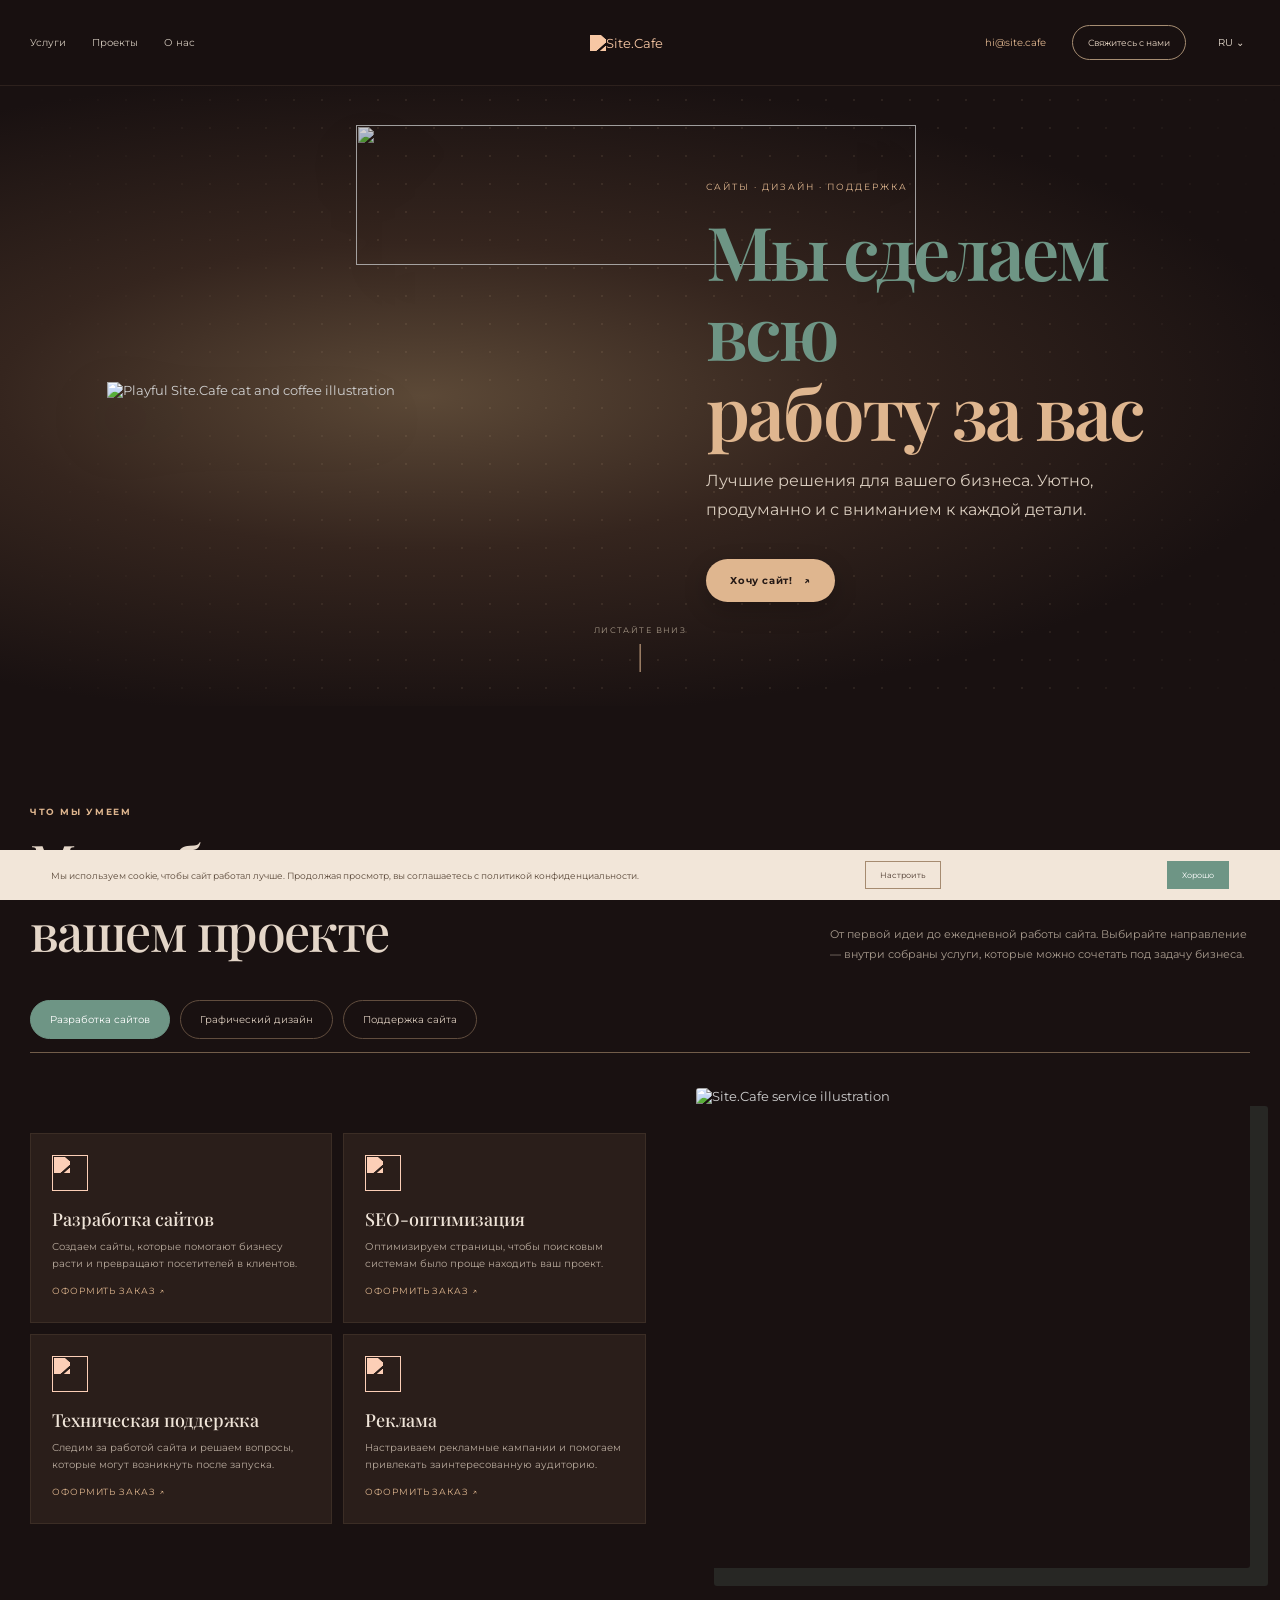
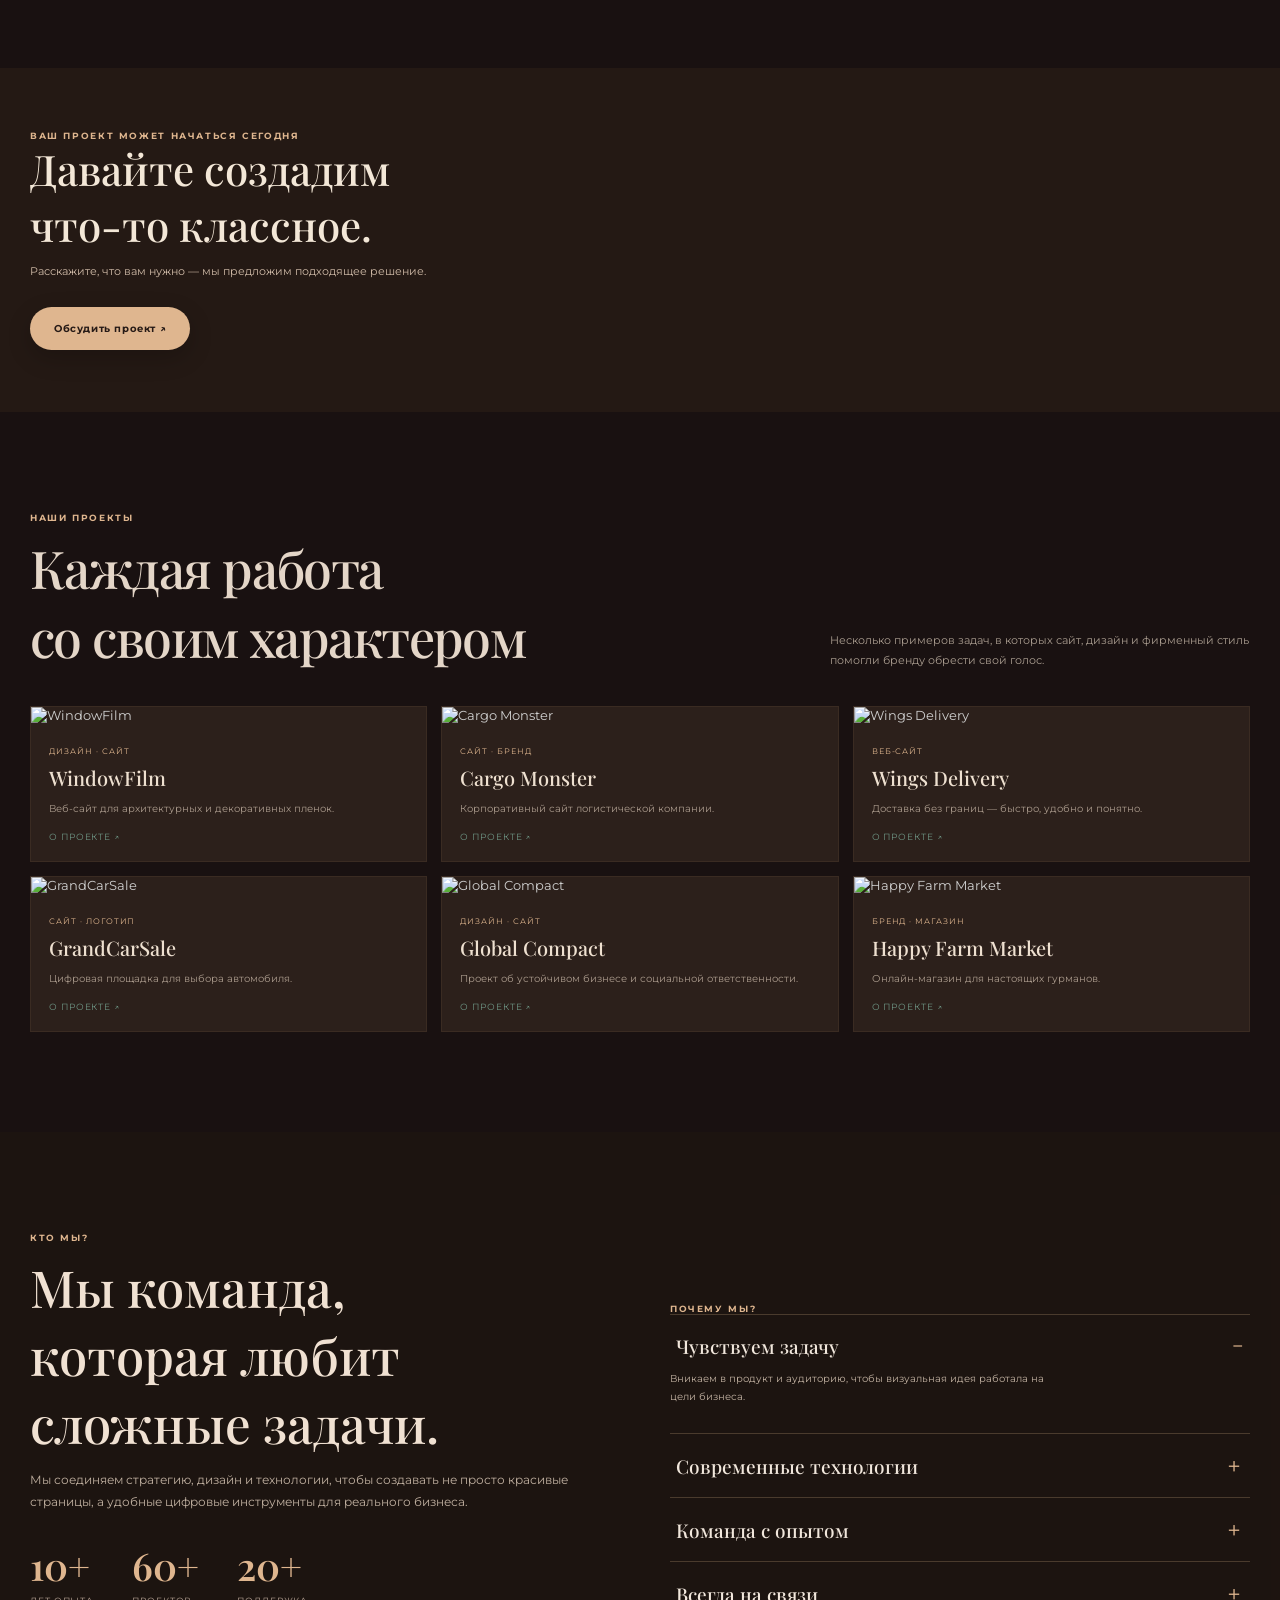
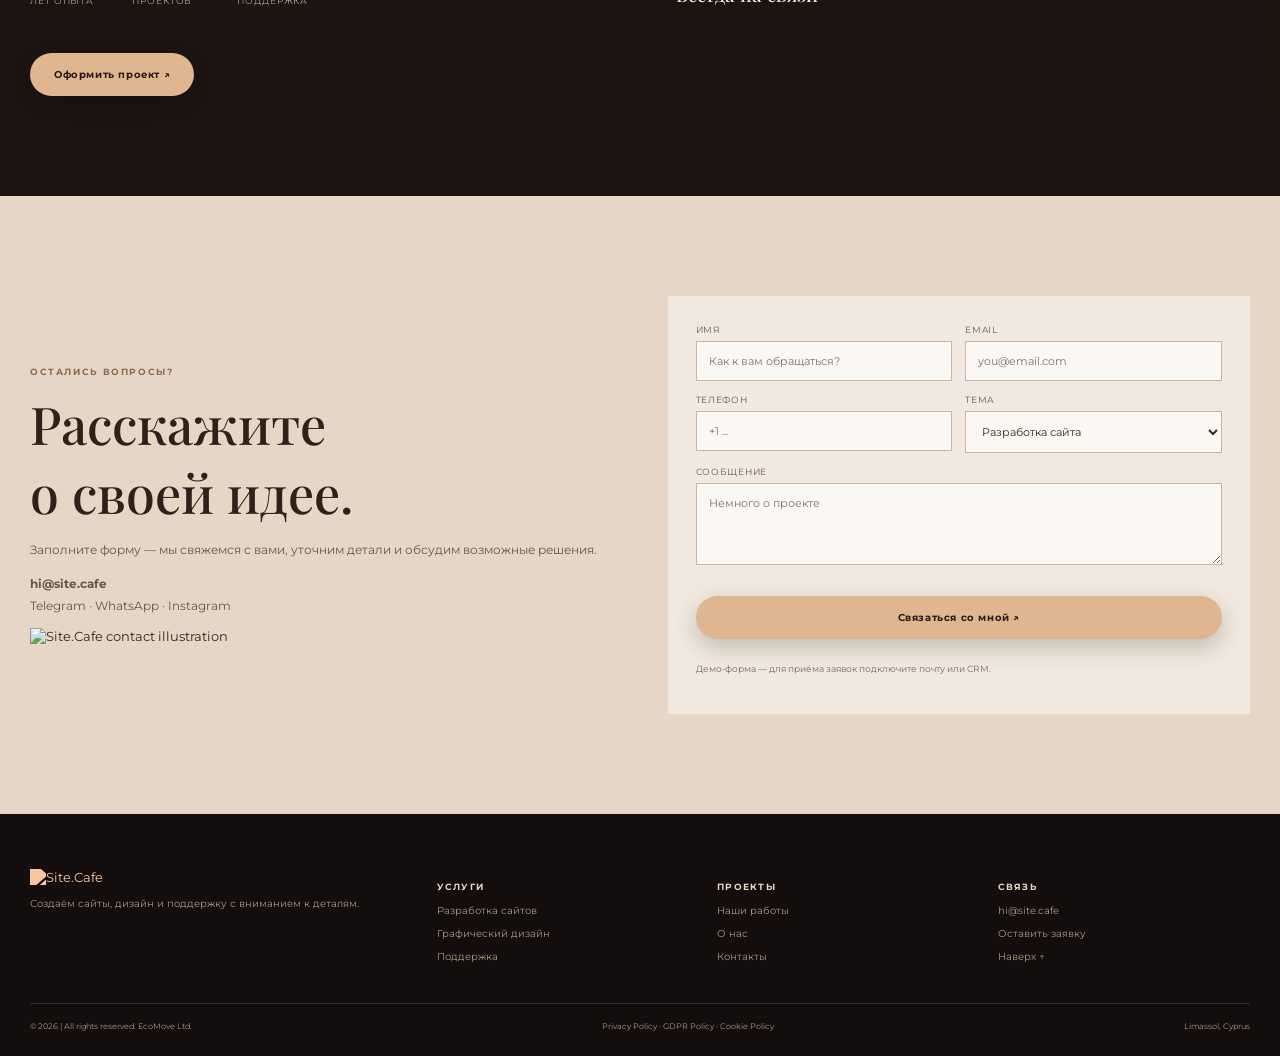
==== commit e4bc19d9: "Recreate each supplied reference as an independent website" ====
--- a/index.html
+++ b/index.html
@@ -1,52 +1,42 @@
 <!doctype html>
-<html lang="ru"><head><meta charset="utf-8"><meta name="viewport" content="width=device-width,initial-scale=1"><meta name="theme-color" content="#231711"><meta name="description" content="STUDIO / CAFÉ — индивидуальные сайты, визуальные системы и цифровые продукты для бизнеса."><title>STUDIO / CAFÉ — digital work with character</title><link rel="preconnect" href="https://fonts.googleapis.com"><link href="https://fonts.googleapis.com/css2?family=DM+Sans:wght@400;500;600;700&family=Playfair+Display:ital,wght@0,500;0,600;1,500&display=swap" rel="stylesheet"><style>
-:root{--coffee:#251811;--coffee2:#34251e;--cream:#f7efe3;--paper:#fbf7f0;--terracotta:#d88d69;--sage:#a6b49a;--sand:#d9c9b1;--ink:#2b211a;--muted:#80756a;--line:#ddd2c3;--wrap:1260px}*{box-sizing:border-box}html{scroll-behavior:smooth;scroll-padding-top:83px}body{margin:0;background:var(--paper);color:var(--ink);font:13px "DM Sans",Arial,sans-serif}a{color:inherit;text-decoration:none}button,input,select,textarea{font:inherit}button{cursor:pointer}.wrap{width:min(var(--wrap),calc(100% - 56px));margin:auto}.header{position:sticky;top:0;z-index:50;background:#251811ed;color:var(--cream);border-bottom:1px solid #ffffff25;backdrop-filter:blur(13px)}.nav{height:75px;display:flex;align-items:center;justify-content:space-between;gap:22px}.brand{font:600 19px "Playfair Display";letter-spacing:1px}.brand em{font-style:normal;color:var(--terracotta)}.navlinks{display:flex;gap:27px}.navlinks a{font-size:9px;letter-spacing:1.1px;color:#d5c7b7}.navlinks a:hover{color:#e5a482}.nav-right{display:flex;align-items:center;gap:14px}.language{background:none;border:0;color:#c8b9a9;font-size:8px}.nav-cta{background:var(--sage);color:#1e2a20;padding:12px 15px;border:0;font-size:8px;font-weight:700;letter-spacing:1px}.hamb{display:none;border:1px solid #746456;background:none;color:#fff;padding:8px}
-.hero{background:var(--coffee);color:var(--cream);overflow:hidden;position:relative;min-height:700px}.hero-grid{display:grid;grid-template-columns:1.1fr .9fr;align-items:center;min-height:700px;gap:25px}.hero-copy{padding:85px 0 85px max(28px,calc((100vw - var(--wrap))/2 + 7px));position:relative;z-index:2}.eyebrow{font-size:8px;letter-spacing:2.5px;color:#d9a27f;font-weight:700}.hero h1{font:500 clamp(62px,7vw,91px)/.91 "Playfair Display";letter-spacing:-2.6px;margin:22px 0 24px}.hero h1 em{font-weight:500;color:var(--sage)}.hero p{font-size:11px;line-height:2;color:#c9bba9;max-width:430px}.hero-actions{display:flex;gap:9px;margin-top:27px}.button{display:inline-flex;align-items:center;gap:22px;padding:14px 18px;background:var(--terracotta);color:#251811;border:1px solid var(--terracotta);font-size:8px;letter-spacing:1px;font-weight:700;transition:transform .2s,background .2s}.button:hover{transform:translateY(-3px);background:#e8a27f}.button.ghost{background:transparent;border-color:#7b695b;color:#e7d8c5}.button.ghost:hover{background:#4a3328}.hero-meta{display:flex;gap:22px;margin-top:48px;padding-top:18px;border-top:1px solid #ffffff30;color:#a99a89;font-size:8px;letter-spacing:1px}.hero-meta b{display:block;color:#f1e6d8;font:500 18px "Playfair Display";margin-bottom:4px}
-.cafe-art{position:relative;height:610px;margin:0 7% 0 0;display:grid;place-items:center}.steam{position:absolute;top:4%;left:47%;width:140px;height:200px;opacity:.5}.steam path{fill:none;stroke:#dca27c;stroke-width:2;stroke-linecap:round;stroke-dasharray:6 9;animation:steam 5s ease-in-out infinite}.steam path:nth-child(2){animation-delay:1.2s}.steam path:nth-child(3){animation-delay:2.2s}@keyframes steam{0%,100%{transform:translateY(12px);opacity:.2}50%{transform:translateY(-10px);opacity:.9}}.cup{position:relative;width:min(440px,90%);height:390px;margin-top:100px}.cup-body{position:absolute;left:8%;right:8%;bottom:0;height:275px;background:linear-gradient(135deg,#d9c4a6,#f1e5d2 42%,#c8ad8e);border-radius:0 0 42% 42% / 0 0 20% 20%;box-shadow:inset -25px 0 45px #8f715033,0 34px 45px #0004;overflow:hidden}.cup-body:before{content:"";position:absolute;left:0;right:0;top:0;height:32px;background:#f7ead7;border-radius:50%;box-shadow:0 3px 8px #5a3b2944}.cup-body:after{content:"STUDIO / CAFÉ";position:absolute;left:0;right:0;top:112px;text-align:center;color:#6f4e3a;font:500 21px "Playfair Display";letter-spacing:3px}.cup-handle{position:absolute;right:-4%;top:135px;width:100px;height:115px;border:22px solid #c7ab89;border-left:0;border-radius:0 70% 70% 0;box-shadow:10px 8px 25px #0002}.saucer{position:absolute;bottom:-17px;left:0;right:0;height:40px;border-radius:50%;background:linear-gradient(180deg,#f0e2d0,#bca283);box-shadow:0 22px 20px #0005}.cat{position:absolute;z-index:3;width:230px;height:220px;top:-21px;left:50%;transform:translateX(-50%);animation:catFloat 4.8s ease-in-out infinite}@keyframes catFloat{0%,100%{transform:translate(-50%,0) rotate(-1deg)}50%{transform:translate(-50%,-9px) rotate(1deg)}}.cat-body{position:absolute;left:43px;bottom:9px;width:145px;height:128px;border-radius:48% 49% 32% 32%;background:#c77753;box-shadow:inset -17px -3px 0 #8e4936}.cat-head{position:absolute;left:58px;top:20px;width:118px;height:112px;border-radius:50%;background:#dc956d;box-shadow:inset -13px -4px 0 #b76b4f}.cat-ear{position:absolute;top:-12px;width:38px;height:55px;background:#d88c63;clip-path:polygon(50% 0,100% 100%,0 100%)}.cat-ear.left{left:6px;transform:rotate(-14deg)}.cat-ear.right{right:5px;transform:rotate(14deg)}.cat-ear:after{content:"";position:absolute;inset:11px 10px 7px;background:#a85643;clip-path:polygon(50% 0,100% 100%,0 100%)}.eye{position:absolute;top:55px;width:8px;height:12px;background:#2b211c;border-radius:50%}.eye.left{left:30px}.eye.right{right:30px}.nose{position:absolute;top:73px;left:54px;width:11px;height:8px;background:#7f4136;clip-path:polygon(50% 100%,0 0,100% 0)}.whiskers{position:absolute;top:80px;left:15px;width:88px;height:26px;border-top:1px solid #8b5543;transform:rotate(6deg)}.whiskers:after{content:"";position:absolute;right:-45px;top:-1px;width:88px;border-top:1px solid #8b5543;transform:rotate(-12deg)}.cat-tail{position:absolute;bottom:15px;right:5px;width:90px;height:80px;border:17px solid #b96f50;border-left:0;border-bottom:0;border-radius:0 80% 0 0;transform:rotate(-9deg)}.beans{position:absolute;width:12px;height:19px;background:#9b6043;border-radius:50%;box-shadow:inset 2px 0 #673e30;transform:rotate(30deg)}.beans:after{content:"";position:absolute;width:1px;height:15px;left:6px;top:2px;background:#e0a079;transform:rotate(15deg)}.bean1{left:6%;top:39%}.bean2{right:8%;top:28%;transform:rotate(-27deg)}.bean3{left:9%;bottom:11%;transform:rotate(65deg)}.bean4{right:0;bottom:18%;transform:rotate(20deg)}.cup-note{position:absolute;bottom:0;right:10%;z-index:4;color:#c7b6a2;font-size:8px;letter-spacing:2px}
-.intro{padding:88px 0 95px;background:#f3eadc}.intro-grid{display:grid;grid-template-columns:.7fr 1.3fr;gap:55px}.intro-side{font:italic 18px/1.7 "Playfair Display";color:#a56f53;max-width:220px}.intro-copy h2{font:500 clamp(43px,5vw,63px)/.98 "Playfair Display";color:#33231b;margin:0 0 20px}.intro-copy h2 em{font-style:normal;color:#b56d4d}.intro-copy p{font-size:10px;line-height:2;color:#796a5d;max-width:670px}.intro-foot{display:flex;justify-content:space-between;margin-top:27px;padding-top:16px;border-top:1px solid #d8c8b4;color:#9b8066;font-size:8px;letter-spacing:1.5px}
-.section{padding:82px 0}.section-head{display:flex;justify-content:space-between;align-items:end;gap:30px;margin-bottom:30px}.section-label{font-size:8px;letter-spacing:2.3px;color:#a36b50;font-weight:700}.section h2{font:500 clamp(40px,5vw,62px)/.98 "Playfair Display";margin:12px 0;color:#322219}.section h2 em{font-style:normal;color:#b97554}.section-head p{max-width:390px;color:#807368;font-size:10px;line-height:1.9}
-.services{background:#e7d9c7;padding:75px 0}.services-head{display:flex;justify-content:space-between;align-items:end;gap:30px}.services-head h2{font:500 clamp(42px,5vw,62px)/.95 "Playfair Display";margin:12px 0;color:#31231b}.service-tabs{display:flex;gap:5px;flex-wrap:wrap}.service-tabs button{background:transparent;border:1px solid #b7a28a;color:#695748;padding:11px 14px;font-size:8px;letter-spacing:1px}.service-tabs button.active{background:#302018;color:#f3e9db;border-color:#302018;border-radius:24px}.service-content{margin-top:29px;display:grid;grid-template-columns:1fr 1.05fr;gap:24px;align-items:stretch}.service-art{min-height:350px;background:#ac7d5e;position:relative;overflow:hidden}.service-art img{width:100%;height:100%;position:absolute;inset:0;object-fit:cover;filter:saturate(.76)}.service-list{display:grid;grid-template-columns:1fr 1fr;gap:8px}.service-option{background:#f8f2e8;border:1px solid #d4c4af;padding:19px;min-height:150px;display:flex;flex-direction:column;justify-content:space-between}.service-option small{font-size:8px;letter-spacing:1.5px;color:#a07557}.service-option h3{font:500 21px "Playfair Display";margin:15px 0 6px;color:#35241b}.service-option p{font-size:9px;color:#817266;line-height:1.75;margin:0}.service-option button{align-self:flex-start;border:0;background:none;color:#a26749;font-size:8px;letter-spacing:1px;margin-top:12px;padding:0}
-.projects{background:#2a1b14;color:#f5ecdf}.projects .section-head h2{color:#fff0e1}.projects .section-head p{color:#c2b3a2}.project-grid{display:grid;grid-template-columns:1.12fr .88fr;gap:16px}.project-stack{display:grid;grid-template-rows:1fr 1fr;gap:16px}.project-card{position:relative;min-height:260px;overflow:hidden;background:#49372d}.project-card img{width:100%;height:100%;position:absolute;inset:0;object-fit:cover;transition:transform .8s}.project-card:hover img{transform:scale(1.05)}.project-card:after{content:"";position:absolute;inset:0;background:linear-gradient(0deg,#1b100dc9,transparent 66%)}.project-text{position:absolute;z-index:1;left:22px;right:20px;bottom:19px}.project-text small{font-size:8px;color:#e2ad88;letter-spacing:1.8px}.project-text h3{font:500 25px "Playfair Display";margin:7px 0}.project-text p{font-size:9px;line-height:1.7;color:#e0d3c4;margin:0;max-width:380px}.project-large{min-height:545px}
-.about{background:#fbf7ef}.about-grid{display:grid;grid-template-columns:1fr 1fr;gap:40px;align-items:center}.about-illustration{min-height:360px;background:#e7dbc9;display:grid;place-items:center;position:relative;overflow:hidden}.about-illustration svg{width:min(330px,80%);height:auto}.about-copy h2{font:500 clamp(45px,5vw,62px)/.95 "Playfair Display";margin:12px 0}.about-copy h2 em{font-style:normal;color:#bd7854}.about-copy p{font-size:10px;color:#7c6e62;line-height:2}.about-points{display:grid;grid-template-columns:1fr 1fr;gap:9px;margin-top:24px}.about-point{border-top:1px solid #d9caba;padding-top:13px}.about-point strong{font:500 17px "Playfair Display";display:block}.about-point small{font-size:8px;color:#938273}
-.calculator{background:#dce2da;padding:77px 0}.calc-grid{display:grid;grid-template-columns:.8fr 1.2fr;gap:35px;align-items:start}.calc-copy h2{font:500 clamp(44px,5vw,62px)/.95 "Playfair Display";margin:14px 0;color:#26352b}.calc-copy p{font-size:10px;color:#6d796e;line-height:1.9}.calc-card{background:#f9f5ed;border:1px solid #c9d1c6;padding:24px}.calc-progress{display:flex;gap:5px;margin-bottom:23px}.calc-progress span{height:3px;flex:1;background:#d6ddd4}.calc-progress span.active{background:#b67754}.calc-step{display:none}.calc-step.active{display:block;animation:stepIn .3s}@keyframes stepIn{from{opacity:0;transform:translateY(8px)}to{opacity:1;transform:none}}.calc-step h3{font:500 23px "Playfair Display";margin:0 0 7px;color:#2d3b30}.calc-step p{font-size:9px;color:#7c877a;line-height:1.8}.calc-choices{display:grid;grid-template-columns:1fr 1fr;gap:7px}.calc-choice{background:#fff;border:1px solid #d5ddd3;text-align:left;padding:15px;color:#2d3b30;min-height:88px}.calc-choice.active{border-color:#b47b59;background:#fff9f1}.calc-choice strong{font:500 17px "Playfair Display";display:block}.calc-choice small{display:block;font-size:8px;color:#849083;margin-top:5px}.calc-step label{display:block;font-size:8px;color:#6c796d;margin-top:12px}.calc-step input,.calc-step select,.calc-step textarea{display:block;width:100%;padding:11px;margin-top:5px;border:1px solid #d3dcd1;background:#fff;color:#2d3b30;font-size:9px}.calc-price{font:500 29px "Playfair Display";color:#915e43;margin:15px 0}.calc-actions{display:flex;justify-content:space-between;gap:8px;margin-top:22px}.calc-actions button{min-width:110px}.calc-back{background:none;border:1px solid #bdc9bb;color:#455644;padding:12px;font-size:8px}
-.story-ticker{background:#b87858;color:#271b16;overflow:hidden;padding:13px 0;white-space:nowrap;font:500 clamp(28px,4vw,49px) "Playfair Display";letter-spacing:2px}.story-ticker span{display:inline-block;animation:scrollLine 28s linear infinite}@keyframes scrollLine{to{transform:translateX(-50%)}}
-.contact{padding:78px 0;background:#f3e8d9}.contact-grid{display:grid;grid-template-columns:.9fr 1.1fr;gap:40px}.contact h2{font:500 clamp(44px,5vw,63px)/.94 "Playfair Display";margin:14px 0}.contact p{font-size:10px;color:#77685d;line-height:1.9}.contact-form{background:#fff9f1;padding:24px;display:grid;grid-template-columns:1fr 1fr;gap:10px}.contact-form label{font-size:8px;color:#7c6a5c}.contact-form input,.contact-form textarea{display:block;width:100%;padding:12px;margin-top:6px;border:1px solid #dfd2c3;background:#fff;font-size:9px}.contact-form .wide{grid-column:1/-1}.contact-form button{grid-column:1/-1}
-.footer{background:#221610;color:#e8ddd0;padding:45px 0 17px}.footer-grid{display:grid;grid-template-columns:1.3fr 1fr 1fr 1fr;gap:25px}.footer h3{font:500 23px "Playfair Display";margin:0 0 14px}.footer a{display:block;color:#c6b7a8;font-size:8px;padding:6px 0}.footer p{font-size:9px;line-height:1.8;color:#b4a495}.footer-bottom{border-top:1px solid #59473a;margin-top:28px;padding-top:16px;display:flex;justify-content:space-between;gap:15px;font-size:7px;letter-spacing:1.3px;color:#a59280}
-.modal{position:fixed;inset:0;display:none;align-items:center;justify-content:center;padding:18px;background:#21140ed0;z-index:100}.modal.open{display:flex}.modal-box{background:#f9f2e7;color:#35251c;width:min(560px,100%);padding:35px;position:relative;max-height:90vh;overflow:auto;box-shadow:0 30px 80px #0005;animation:modalIn .25s}@keyframes modalIn{from{opacity:0;transform:translateY(15px)}to{opacity:1;transform:none}}.modal-close{position:absolute;right:12px;top:12px;border:0;background:#e8dac9;color:#4c3326;padding:8px 10px}.modal-box h2{font:500 37px "Playfair Display";margin:10px 0}.modal-box p{font-size:10px;line-height:1.8;color:#7e6d60}.modal-box label{display:block;font-size:8px;margin-top:12px}.modal-box input,.modal-box select,.modal-box textarea{width:100%;padding:12px;margin-top:6px;border:1px solid #d8c9b8;background:white;font-size:9px}.modal-box .button{width:100%;margin-top:16px;justify-content:center}.modal-note{font-size:8px!important;color:#a17a5e!important;min-height:12px}
-.reveal{opacity:0;transform:translateY(25px);transition:opacity .7s,transform .7s cubic-bezier(.22,1,.36,1)}.reveal.in{opacity:1;transform:none}
-@media(max-width:900px){.hero-grid{grid-template-columns:1fr .8fr}.cafe-art{transform:scale(.85);margin-left:-40px}.navlinks{gap:13px}.navlinks a{font-size:8px}.intro-grid{grid-template-columns:1fr;gap:20px}.service-content{grid-template-columns:1fr}.service-art{min-height:260px}.project-grid{grid-template-columns:1fr}.project-large{min-height:410px}.about-grid{grid-template-columns:1fr}.calc-grid{grid-template-columns:1fr}.footer-grid{grid-template-columns:1fr 1fr}}
-@media(max-width:650px){.wrap{width:calc(100% - 28px)}.nav{height:66px}.navlinks{display:none;position:absolute;top:66px;left:0;right:0;background:#251811;padding:20px 22px;flex-direction:column;align-items:flex-start;gap:17px}.navlinks.open{display:flex}.brand{font-size:17px}.nav-right .language{display:none}.nav-cta{padding:10px;font-size:7px}.hamb{display:block}.hero{min-height:790px}.hero-grid{grid-template-columns:1fr;min-height:790px}.hero-copy{padding:75px 20px 20px;width:100%}.hero h1{font-size:65px}.hero-meta{gap:14px;flex-wrap:wrap;margin-top:25px}.cafe-art{position:absolute;right:-25px;bottom:5px;height:365px;width:80%;opacity:.72;transform:scale(.8);transform-origin:bottom right}.cup{margin-top:50px}.hero p{max-width:390px}.intro{padding:61px 0}.intro-copy h2{font-size:47px}.section{padding:60px 0}.section-head{display:block}.section h2{font-size:46px}.services{padding:58px 0}.services-head{display:block}.service-tabs{margin-top:18px}.service-content{margin-top:18px}.service-art{min-height:220px}.service-list{grid-template-columns:1fr 1fr}.service-option{padding:14px;min-height:160px}.service-option h3{font-size:19px}.project-large{min-height:350px}.project-stack{grid-template-columns:1fr 1fr;grid-template-rows:165px}.project-card{min-height:165px}.project-text{left:13px;right:12px;bottom:12px}.project-text h3{font-size:19px}.project-text p{font-size:7px}.project-text small{font-size:6px}.about-illustration{min-height:280px}.about-grid{gap:22px}.about-points{grid-template-columns:1fr 1fr}.calculator{padding:60px 0}.calc-card{padding:16px}.calc-choices{grid-template-columns:1fr 1fr}.contact{padding:60px 0}.contact-grid{grid-template-columns:1fr}.contact-form{padding:16px}.footer-grid{grid-template-columns:1fr 1fr;gap:20px}.footer-bottom{display:block;line-height:2.4}.modal-box{padding:27px}.modal-box h2{font-size:31px}}
-@media(prefers-reduced-motion:reduce){html{scroll-behavior:auto}*,*:before,*:after{animation-duration:.01ms!important;transition-duration:.01ms!important}}
-</style></head><body>
-<header class="header"><div class="wrap nav"><a class="brand" href="#top">STUDIO <em>/ CAFÉ</em></a><nav class="navlinks" id="navlinks"><a href="#services">УСЛУГИ</a><a href="#projects">ПРОЕКТЫ</a><a href="#about">О НАС</a><a href="#calculator">КАЛЬКУЛЯТОР</a></nav><div class="nav-right"><button class="language">RU ▾</button><a class="nav-cta" href="#contact">ОБСУДИТЬ ПРОЕКТ ↗</a><button class="hamb" id="hamb">☰</button></div></div></header>
+<html lang="ru"><head><meta charset="utf-8"><meta name="viewport" content="width=device-width,initial-scale=1"><title>Site.Cafe — уютные цифровые решения</title>
+<link rel="preconnect" href="https://fonts.googleapis.com"><link href="https://fonts.googleapis.com/css2?family=Montserrat:wght@400;500;600;700;800&family=Playfair+Display:wght@500;600;700&display=swap" rel="stylesheet">
+<style>
+:root{--brown:#191111;--brown2:#3a2b1f;--cream:#e4d6c8;--tan:#dfb68f;--sage:#6e9585;--green:#56675e;--text:#d0d0d0;--max:1220px}*{box-sizing:border-box}html{scroll-behavior:smooth;scroll-padding-top:100px}body{margin:0;background:var(--brown);color:var(--text);font-family:Montserrat,Arial,sans-serif;font-size:13px}a{color:inherit;text-decoration:none}button,input,select,textarea{font:inherit}button{cursor:pointer}.wrap{width:min(var(--max),calc(100% - 60px));margin:auto}.head{height:86px;position:sticky;top:0;z-index:60;background:rgba(25,17,17,.93);backdrop-filter:blur(16px);border-bottom:1px solid #8c72582e}.nav{height:100%;display:grid;grid-template-columns:1fr 100px 1fr;align-items:center;gap:25px}.navleft,.navright{display:flex;align-items:center;gap:26px;font-size:10px;color:#cfc5b9}.nav a:hover{color:var(--tan)}.logo{width:60px;height:60px;object-fit:contain;justify-self:center;filter:brightness(0) saturate(100%) invert(78%) sepia(18%) saturate(530%) hue-rotate(343deg)}.navright{justify-content:flex-end}.email{color:var(--tan)}.contactbtn{border:1px solid #a68d72;background:transparent;color:#ead9c7;padding:11px 15px;border-radius:40px;font-size:9px}.lang{position:relative}.lang button{background:none;color:#e3d9cc;border:0;font-size:10px}.langmenu{display:none;position:absolute;top:25px;right:0;background:#2c201c;border:1px solid #705d4a;padding:7px 0;min-width:85px}.langmenu.open{display:block}.langmenu a{display:block;padding:9px 13px;font-size:10px}.hero{min-height:620px;background:radial-gradient(ellipse at 33% 50%,#5c4937 0,#35251e 35%,#191111 74%);position:relative;overflow:hidden;display:grid;grid-template-columns:1.1fr .9fr;align-items:center;padding:42px 6% 55px}.hero:before{content:"";position:absolute;inset:0;background-image:radial-gradient(#d8b8941a 1px,transparent 1px);background-size:28px 28px;mask-image:linear-gradient(90deg,transparent,#000 30%,#000 80%,transparent)}.hero-art{position:relative;z-index:1;display:flex;align-items:center;justify-content:center;min-height:500px}.hero-art img{width:min(100%,560px);max-height:520px;object-fit:contain;filter:drop-shadow(0 28px 30px #0007);animation:catfloat 6s ease-in-out infinite}.lamp{position:absolute;top:-3%;left:45%;width:100px;height:140px;object-fit:contain;opacity:.8;animation:lamp 6s ease-in-out infinite}.hero-copy{position:relative;z-index:2;padding:20px 2%}.hero-copy small{font-size:9px;letter-spacing:.22em;color:var(--tan)}.hero h1{font:600 clamp(48px,5.8vw,75px)/1.08 "Playfair Display",serif;letter-spacing:-.04em;color:var(--sage);margin:18px 0 14px}.hero h1 em{color:var(--tan);font-style:normal}.hero p{font-size:16px;color:#d8cbbd;line-height:1.8}.goldbtn{display:inline-flex;align-items:center;gap:12px;border:0;border-radius:40px;padding:15px 24px;background:var(--tan);color:#261a16;font-weight:700;font-size:10px;letter-spacing:.06em;margin-top:18px;box-shadow:0 8px 25px #0003;transition:.25s}.goldbtn:hover{background:#f0d1b1;transform:translateY(-3px)}.scroll{position:absolute;bottom:25px;left:50%;transform:translateX(-50%);font-size:8px;letter-spacing:.18em;color:#a89a89}.scroll:after{content:"";display:block;width:1px;height:28px;background:var(--tan);margin:9px auto}
+.section{padding:100px 0}.section-head{display:flex;justify-content:space-between;align-items:end;gap:35px;margin-bottom:35px}.section-head h2{font:500 clamp(36px,4.5vw,52px) "Playfair Display";color:var(--cream);margin:10px 0 0;letter-spacing:-.03em}.section-head p{max-width:420px;color:#a99c8f;font-size:11px;line-height:1.8;margin:0}.eyebrow{color:var(--tan);font-size:9px;font-weight:700;letter-spacing:.18em;text-transform:uppercase}
+.tabs{display:flex;gap:10px;border-bottom:1px solid #725d4a;padding-bottom:13px;overflow:auto}.tabs button{background:transparent;border:1px solid #614d3e;border-radius:30px;padding:12px 19px;color:#d8c9bb;font-size:10px;white-space:nowrap}.tabs button.active{background:var(--sage);border-color:var(--sage);color:#fff}.service-layout{display:grid;grid-template-columns:1fr .9fr;gap:50px;align-items:center;margin-top:35px}.service-grid{display:grid;grid-template-columns:1fr 1fr;gap:11px}.service-card{background:#2a1e1a;border:1px solid #65513f4d;padding:21px;min-height:190px;position:relative;transition:.3s}.service-card:hover{background:#3a2a22;transform:translateY(-3px);border-color:#a98c6b}.service-icon{width:36px;height:36px;object-fit:contain;filter:brightness(0) saturate(100%) invert(81%) sepia(19%) saturate(406%) hue-rotate(337deg)}.service-card h3{font:500 18px "Playfair Display";color:#f0e5d9;margin:13px 0 7px}.service-card p{font-size:10px;line-height:1.7;color:#b6a89b;margin:0}.service-card a{display:inline-block;margin-top:13px;color:var(--tan);font-size:9px;letter-spacing:.1em}.service-img{width:100%;height:480px;object-fit:cover;border-radius:3px;box-shadow:18px 18px 0 #6e95852b}.order-band{background:#2b211b url('https://site.cafe/wp-content/themes/sitecafe/img/about-bg.jpg') center/cover no-repeat;position:relative;padding:62px 0;color:white}.order-band:before{content:"";position:absolute;inset:0;background:#221712b8}.order-band .wrap{position:relative;display:flex;align-items:center;justify-content:space-between;gap:30px}.order-band h2{font:500 42px "Playfair Display";margin:0;color:#f3e7d7}.order-band p{font-size:11px;color:#d0bba8}.plate{width:140px;max-height:130px;object-fit:contain}
+.projects{display:grid;grid-template-columns:repeat(3,1fr);gap:14px}.project{background:#2c201b;border:1px solid #765b452f;overflow:hidden;transition:.25s}.project:hover{transform:translateY(-5px)}.project img{width:100%;height:205px;object-fit:cover;transition:transform .5s}.project:hover img{transform:scale(1.04)}.project div{padding:18px}.project small{font-size:8px;color:var(--tan);letter-spacing:.12em}.project h3{font:500 20px "Playfair Display";margin:7px 0;color:#eee0d0}.project p{font-size:10px;color:#aa9a8c;line-height:1.6}.project a{font-size:9px;color:var(--sage);letter-spacing:.1em}
+.about{background:#211713 url('https://site.cafe/wp-content/themes/sitecafe/img/about-bg.jpg') center/cover no-repeat;position:relative}.about:before{content:"";position:absolute;inset:0;background:#1c1410d9}.about .wrap{position:relative;display:grid;grid-template-columns:1fr 1fr;gap:60px;align-items:center}.about h2{font:500 51px "Playfair Display";color:#f0e1d2;margin:10px 0}.about p{font-size:12px;line-height:1.8;color:#c0b0a0}.stats{display:flex;gap:38px;margin:28px 0}.stat strong{font:600 38px "Playfair Display";color:var(--tan);display:block}.stat span{font-size:9px;letter-spacing:.1em;color:#b4a193}.advantage{border-top:1px solid #b494704d;padding:17px 0}.advantage button{background:none;border:0;color:#f1e7dc;text-align:left;width:100%;display:flex;justify-content:space-between;align-items:center;font:500 19px "Playfair Display"}.advantage button span{color:var(--tan);font:20px Montserrat}.advantage p{display:none;font-size:10px;max-width:400px}.advantage.open p{display:block;animation:fade .25s}
+.contact{background:#e5d6c7;color:#34261f}.contactgrid{display:grid;grid-template-columns:1fr 1fr;gap:55px;align-items:center}.contact h2{font:500 52px "Playfair Display";color:#2d211b;margin:12px 0}.contact p{font-size:12px;color:#66574a;line-height:1.8}.contact img{width:100%;max-height:390px;object-fit:contain}.form{background:#f1e8df;padding:28px;display:grid;grid-template-columns:1fr 1fr;gap:13px}.form label{font-size:9px;color:#66594c;letter-spacing:.08em}.form input,.form select,.form textarea{display:block;width:100%;margin-top:6px;padding:12px;border:1px solid #c9b6a4;background:#fbf7f2;color:#382a21;outline-color:#6e9585;font-size:11px}.form .wide{grid-column:span 2}.form button{grid-column:span 2;justify-content:center}.footer{background:#130e0d;padding:55px 0 25px;color:#a69788}.footgrid{display:grid;grid-template-columns:1.5fr 1fr 1fr 1fr;gap:28px}.footgrid h4{font-size:9px;letter-spacing:.14em;color:#e6d7c7}.footgrid a{display:block;font-size:10px;margin:10px 0}.foot-bottom{border-top:1px solid #ffffff1e;margin-top:32px;padding-top:16px;font-size:8px;display:flex;justify-content:space-between}
+.cookie{position:fixed;bottom:0;left:0;right:0;z-index:100;background:#f2e6d9;color:#5c4a3b;padding:11px 4%;display:flex;justify-content:space-between;align-items:center;gap:15px;font-size:9px}.cookie button{background:transparent;border:1px solid #a68b70;color:#4c392e;padding:8px 14px;font-size:8px}.cookie button:last-child{background:#6e9585;color:#fff;border-color:#6e9585}.cookie.hide{display:none}
+.reveal{opacity:0;transform:translateY(26px);transition:opacity .8s,transform .8s}.reveal.in{opacity:1;transform:none}@keyframes catfloat{0%,100%{transform:translateY(0) rotate(-1deg)}50%{transform:translateY(-12px) rotate(1deg)}}@keyframes lamp{50%{transform:translateY(8px) rotate(3deg)}}@keyframes fade{from{opacity:0;transform:translateY(-5px)}to{opacity:1;transform:none}}
+@media(max-width:850px){.nav{grid-template-columns:1fr 65px 1fr}.navleft{gap:12px}.navright{gap:10px}.email{display:none}.service-layout,.about .wrap,.contactgrid{grid-template-columns:1fr}.service-img{height:350px}.projects{grid-template-columns:1fr 1fr}.order-band .wrap{flex-wrap:wrap}.footgrid{grid-template-columns:1fr 1fr}}@media(max-width:580px){.wrap{width:calc(100% - 30px)}.head{height:74px}.nav{grid-template-columns:1fr 48px 1fr;gap:6px}.navleft{font-size:9px;gap:10px}.logo{width:43px;height:43px}.navright{gap:7px}.contactbtn{font-size:8px;padding:9px}.hero{grid-template-columns:1fr;min-height:700px;padding:20px 22px 55px}.hero-art{min-height:330px;order:2}.hero-art img{max-height:335px}.lamp{width:65px;height:90px}.hero-copy{order:1;text-align:center;padding:25px 0 0}.hero h1{font-size:48px}.hero p{font-size:13px}.section{padding:70px 0}.section-head{display:block}.section-head p{margin-top:14px}.service-layout{gap:24px}.service-grid{grid-template-columns:1fr}.service-card{min-height:150px}.service-img{height:270px}.order-band .wrap{display:block}.order-band h2{font-size:34px}.plate{display:none}.projects{grid-template-columns:1fr}.project img{height:220px}.about .wrap{gap:30px}.about h2{font-size:40px}.stats{gap:18px}.stat strong{font-size:29px}.contact h2{font-size:41px}.contactgrid{gap:20px}.form{grid-template-columns:1fr;padding:20px}.form .wide,.form button{grid-column:span 1}.contact img{max-height:280px}.footgrid{grid-template-columns:1fr 1fr}.foot-bottom{display:block;line-height:2}.cookie{flex-wrap:wrap}.cookie span{width:100%}}
+</style></head>
+<body>
+<header class="head"><div class="wrap nav"><nav class="navleft"><a href="#services">Услуги</a><a href="#projects">Проекты</a><a href="#about">О нас</a></nav><a href="#top"><img class="logo" src="https://site.cafe/wp-content/themes/sitecafe/img/logo.svg" alt="Site.Cafe"></a><div class="navright"><a class="email" href="mailto:hi@site.cafe">hi@site.cafe</a><a class="contactbtn" href="#contacts">Свяжитесь с нами</a><div class="lang"><button id="langBtn">RU ⌄</button><div class="langmenu" id="langMenu"><a href="https://site.cafe/">EN</a></div></div></div></div></header>
 <main id="top">
-<section class="hero"><div class="wrap hero-grid"><div class="hero-copy"><div class="eyebrow">DIGITAL STUDIO / INDEPENDENT CREATIVE WORK</div><h1>Хорошая идея.<br><em>Тёплый подход.</em></h1><p>Создаём сайты и цифровые решения для бизнеса, которому важно выделяться не громкостью, а характером. Вдумчивая структура, выразительный дизайн и детали, которые работают.</p><div class="hero-actions"><a class="button" href="#projects">СМОТРЕТЬ ПРОЕКТЫ ↗</a><a class="button ghost" href="#services">ЧТО МЫ ДЕЛАЕМ →</a></div><div class="hero-meta"><div><b>01 / 05</b>INDIVIDUAL CONCEPTS</div><div><b>100%</b>MADE FOR THE BRIEF</div><div><b>2026</b>STUDIO COLLECTION</div></div></div><div class="cafe-art" aria-label="Иллюстрация кота в чашке"><svg class="steam" viewBox="0 0 150 200"><path d="M35 190 C5 150 78 130 42 82 C20 50 38 27 55 4"/><path d="M76 193 C44 152 112 126 81 83 C61 55 79 30 97 8"/><path d="M115 190 C88 151 145 131 119 91 C104 67 116 40 131 19"/></svg><div class="cup"><div class="cup-handle"></div><div class="cup-body"></div><div class="saucer"></div><div class="cat"><div class="cat-tail"></div><div class="cat-body"></div><div class="cat-head"><div class="cat-ear left"></div><div class="cat-ear right"></div><i class="eye left"></i><i class="eye right"></i><i class="nose"></i><i class="whiskers"></i></div></div></div><i class="beans bean1"></i><i class="beans bean2"></i><i class="beans bean3"></i><i class="beans bean4"></i><div class="cup-note">A LITTLE BIT OF DIGITAL MAGIC</div></div></div></section>
-<section class="intro"><div class="wrap intro-grid"><div><div class="section-label">HELLO / 01</div><p class="intro-side">«Хороший сайт — это место, куда хочется зайти и в котором легко остаться».</p></div><div class="intro-copy"><h2>Не просто страница.<br><em>Своя цифровая история.</em></h2><p>У каждого бизнеса свой голос. Мы помогаем найти его в цифровой среде — через грамотную структуру, честную подачу, нужные акценты и функциональность без лишнего шума.</p><p>Работа начинается с понимания задачи и заканчивается не макетом, а готовым проектом, который удобно использовать на любом устройстве.</p><div class="intro-foot"><span>DESIGN WITH PURPOSE</span><span>DETAILS MATTER ↗</span></div></div></div></section>
-<section class="services" id="services"><div class="wrap"><div class="services-head"><div><div class="section-label">WHAT WE DO / 02</div><h2>Выберите направление.<br>Остальное обсудим.</h2></div><div class="service-tabs"><button class="active" data-service="web">ВЕБ-РАЗРАБОТКА</button><button data-service="design">ГРАФИЧЕСКИЙ ДИЗАЙН</button><button data-service="support">ПОДДЕРЖКА</button></div></div><div class="service-content"><div class="service-art"><img id="serviceImage" src="1-detail-lab/assets/detailing-main.jpg" alt="Пример визуальной концепции сайта"></div><div class="service-list" id="serviceList">
-<article class="service-option"><div><small>01 / WEBSITE</small><h3>Landing page</h3><p>Сильная одностраничная подача с понятным действием.</p></div><button data-order="Landing page">ОБСУДИТЬ ↗</button></article>
-<article class="service-option"><div><small>02 / CUSTOM</small><h3>Индивидуальный сайт</h3><p>Многостраничная структура под продукт, бренд и аудиторию.</p></div><button data-order="Индивидуальный сайт">ОБСУДИТЬ ↗</button></article>
-<article class="service-option"><div><small>03 / STORE</small><h3>Интернет-магазин</h3><p>Каталог, карточки товаров, фильтры и оформление заказа.</p></div><button data-order="Интернет-магазин">ОБСУДИТЬ ↗</button></article>
-<article class="service-option"><div><small>04 / INTERACTIVE</small><h3>Интерактивный продукт</h3><p>Калькуляторы, формы, личные кабинеты и сценарии.</p></div><button data-order="Интерактивный продукт">ОБСУДИТЬ ↗</button></article>
-</div></div></div></section>
-<section class="projects section" id="projects"><div class="wrap"><div class="section-head"><div><div class="section-label">SELECTED WORK / 03</div><h2>Пять проектов.<br><em>Пять разных характеров.</em></h2></div><p>Не раскладываем разные ниши в один шаблон. Каждый концепт строится вокруг своего продукта, аудитории и визуального языка.</p></div><div class="project-grid">
-<a class="project-card project-large" href="1-detail-lab/"><img src="1-detail-lab/assets/detailing-main.jpg" alt="DETAIL LAB"><div class="project-text"><small>01 / AUTOMOTIVE · DARK EDITORIAL</small><h3>DETAIL / LAB</h3><p>Интерактивная платформа для детейлинг-бизнеса: редактор, пакеты, сравнение работ и заявки.</p></div></a>
-<div class="project-stack"><a class="project-card" href="2-metallwerk/"><img src="2-metallwerk/assets/cnc-workshop.jpg" alt="METALLWERK"><div class="project-text"><small>02 / INDUSTRY · TECHNICAL</small><h3>METALLWERK</h3><p>Каталог инженерного оборудования.</p></div></a><a class="project-card" href="3-barber/"><img src="https://images.unsplash.com/photo-1503951914875-452162b0f3f1?auto=format&fit=crop&w=1100&q=80" alt="THE GENTLEMEN'S CLUB"><div class="project-text"><small>03 / GROOMING · HERITAGE</small><h3>THE GENTLEMEN'S CLUB</h3><p>Барбершоп и grooming commerce.</p></div></a></div>
-<div class="project-stack"><a class="project-card" href="4-osteria/"><img src="https://images.unsplash.com/photo-1774989423979-6a7bf5add3f0?auto=format&fit=crop&w=1100&q=80" alt="OSTERIA LUCE"><div class="project-text"><small>04 / HOSPITALITY · EDITORIAL</small><h3>OSTERIA LUCE</h3><p>Ресторан, сезонная карта и бронирование.</p></div></a><a class="project-card" href="5-pulito/"><img src="https://images.unsplash.com/photo-1615528650248-8630bcd26814?auto=format&fit=crop&w=1100&q=80" alt="PEARLY SKY"><div class="project-text"><small>05 / PROPERTY CARE · LUXURY</small><h3>PEARLY SKY</h3><p>Eco-luxury property care.</p></div></a></div>
-</div></div></section>
-<section class="about section" id="about"><div class="wrap about-grid"><div class="about-illustration"><svg viewBox="0 0 360 320" role="img" aria-label="Иллюстрация кофейной чашки"><ellipse cx="178" cy="275" rx="127" ry="22" fill="#d0bda6"/><path d="M75 125 Q75 105 95 105 H245 Q266 105 266 125 L248 245 Q245 263 224 264 H118 Q98 263 95 245Z" fill="#f2e8da" stroke="#9c8069" stroke-width="3"/><path d="M265 143 Q335 125 320 195 Q310 236 251 222" fill="none" stroke="#9c8069" stroke-width="17"/><ellipse cx="170" cy="108" rx="95" ry="18" fill="#fff9ef" stroke="#9c8069" stroke-width="3"/><ellipse cx="170" cy="108" rx="73" ry="11" fill="#6f4736"/><path d="M160 91 Q121 62 151 26 M185 91 Q163 52 194 17 M205 91 Q208 58 229 38" fill="none" stroke="#b47758" stroke-width="3" stroke-linecap="round" stroke-dasharray="5 7"/><path d="M130 158 Q160 144 183 164 Q203 144 225 158" fill="none" stroke="#9a7053" stroke-width="2"/><text x="170" y="208" text-anchor="middle" font-family="Georgia" font-size="18" fill="#7e5d47" letter-spacing="2">STUDIO / CAFÉ</text></svg></div><div class="about-copy"><div class="section-label">A LITTLE ABOUT US / 04</div><h2>Меньше шаблонов.<br><em>Больше смысла.</em></h2><p>Мы любим проекты, в которых есть идея. Поэтому не начинаем с готовой темы — сначала определяем, что делает бизнес особенным, затем подбираем композицию, визуальные приёмы и взаимодействия.</p><p>Важны детали: ритм страницы, состояние кнопки, читаемость текста, фото, адаптация и логика переходов.</p><div class="about-points"><div class="about-point"><strong>01 / THINK</strong><small>сначала смысл и структура</small></div><div class="about-point"><strong>02 / SHAPE</strong><small>свой визуальный язык</small></div><div class="about-point"><strong>03 / BUILD</strong><small>функциональность и детали</small></div><div class="about-point"><strong>04 / REFINE</strong><small>проверка и публикация</small></div></div></div></div></section>
-<section class="calculator" id="calculator"><div class="wrap calc-grid"><div class="calc-copy"><div class="section-label">PROJECT ESTIMATOR / 05</div><h2>Прикинем бюджет<br><em>за пару минут.</em></h2><p>Выберите формат сайта, дополнительные задачи и оставьте контакты. Калькулятор покажет ориентировочный диапазон — точная стоимость зависит от содержания, материалов и интеграций.</p><p style="font-size:8px;color:#869184">Это оценка для первичного разговора, а не финальная оферта.</p></div><div class="calc-card"><div class="calc-progress"><span class="active"></span><span></span><span></span></div><section class="calc-step active"><h3>Какой сайт вам нужен?</h3><p>Начнём с основного формата проекта.</p><div class="calc-choices"><button class="calc-choice active" data-type="landing" data-cost="650"><strong>Landing page</strong><small>Одностраничный сайт</small></button><button class="calc-choice" data-type="multipage" data-cost="1450"><strong>Multi-page</strong><small>Несколько страниц</small></button><button class="calc-choice" data-type="store" data-cost="2800"><strong>Online store</strong><small>Каталог и магазин</small></button><button class="calc-choice" data-type="custom" data-cost="3900"><strong>Custom project</strong><small>Нестандартная задача</small></button></div></section>
-<section class="calc-step"><h3>Добавим нужные опции?</h3><p>Можно выбрать несколько дополнительных работ.</p><div class="calc-choices"><button class="calc-choice" data-extra="logo" data-cost="180"><strong>Logo & identity</strong><small>Логотип и фирменный стиль</small></button><button class="calc-choice" data-extra="copy" data-cost="220"><strong>Copywriting</strong><small>Тексты и структура</small></button><button class="calc-choice" data-extra="booking" data-cost="260"><strong>Booking / CRM</strong><small>Заявки и интеграции</small></button><button class="calc-choice" data-extra="languages" data-cost="300"><strong>Languages</strong><small>Дополнительные языки</small></button></div><div class="calc-price" id="calcPrice">€650–850</div></section>
-<section class="calc-step"><h3>Куда отправить расчёт?</h3><p>Контакты и краткое описание помогут подготовить более точное предложение.</p><label>Название проекта<input id="calcProject" placeholder="Название бизнеса"></label><label>Ваше имя<input id="calcName" required placeholder="Имя"></label><label>Email<input id="calcEmail" required type="email" placeholder="you@email.com"></label><label>Комментарий<textarea id="calcComment" rows="2" placeholder="Что важно учесть?"></textarea></label><div class="calc-price" id="calcFinal">€650–850</div></section>
-<div class="calc-actions"><button class="calc-back" id="calcBack">← НАЗАД</button><button class="button" id="calcNext">ДАЛЬШЕ ↗</button></div><p id="calcStatus" style="font-size:8px;color:#83907f;min-height:12px">Демо-калькулятор: отправка отключена.</p></div></div></section>
-<div class="story-ticker"><span>MAKE SOMETHING MEANINGFUL ✳ DESIGN WITH A LITTLE SOUL ✳ GOOD IDEAS DESERVE GOOD EXECUTION ✳ MAKE SOMETHING MEANINGFUL ✳ DESIGN WITH A LITTLE SOUL ✳ </span></div>
-<section class="contact" id="contact"><div class="wrap contact-grid"><div><div class="section-label">LET'S TALK / 06</div><h2>Есть идея?<br><em>Расскажите.</em></h2><p>Опишите бизнес, задачу и то, что хотелось бы получить на выходе. Обсудим направление, функциональность и следующий шаг.</p><p style="margin-top:25px">PROJECT INQUIRIES<br>hello@studio-cafe.example</p></div><form class="contact-form" id="contactForm"><label>Ваше имя<input required placeholder="Имя"></label><label>Email<input required type="email" placeholder="you@email.com"></label><label class="wide">Что нужно сделать?<select><option>Сайт для бизнеса</option><option>Редизайн существующего сайта</option><option>Интернет-магазин</option><option>Графический дизайн</option><option>Поддержка / доработка</option></select></label><label class="wide">Коротко о задаче<textarea rows="4" placeholder="Расскажите о проекте"></textarea></label><button class="button">ОТПРАВИТЬ СООБЩЕНИЕ ↗</button><p class="modal-note" id="contactStatus" style="grid-column:1/-1;font-size:8px;color:#9e8268">Демо-форма: отправка не подключена.</p></form></div></section>
-</main><footer class="footer"><div class="wrap"><div class="footer-grid"><div><h3>STUDIO / CAFÉ</h3><p>Digital work with character.<br>Independent creative studio.</p></div><div><h3>EXPLORE</h3><a href="#services">Услуги</a><a href="#projects">Проекты</a><a href="#about">О студии</a></div><div><h3>PROJECTS</h3><a href="1-detail-lab/">Detail / Lab</a><a href="2-metallwerk/">Metallwerk</a><a href="3-barber/">The Gentlemen's Club</a><a href="4-osteria/">Osteria Luce</a><a href="5-pulito/">Pearly Sky</a></div><div><h3>LET'S CONNECT</h3><a href="#contact">Обсудить проект</a><a href="#calculator">Калькулятор</a><a href="#top">Вернуться наверх ↑</a></div></div><div class="footer-bottom"><span>© 2026 STUDIO / CAFÉ · DEMO PORTFOLIO</span><span>BUILT WITH ATTENTION TO DETAIL</span></div></div></footer>
-<div class="modal" id="modal"><div class="modal-box"><button class="modal-close" id="modalClose">✕</button><div class="section-label">START A CONVERSATION</div><h2 id="modalTitle">Обсудим проект.</h2><p id="modalDescription">Выберите услугу и оставьте удобный способ связи.</p><form id="modalForm"><label>Направление<input id="modalService" placeholder="Тип проекта"></label><label>Ваше имя<input required placeholder="Имя"></label><label>Email<input required type="email" placeholder="you@email.com"></label><label>Комментарий<textarea rows="3" placeholder="Что нужно сделать?"></textarea></label><button class="button">ОТПРАВИТЬ ↗</button><p id="modalStatus" class="modal-note">Демо-форма: данные никуда не отправляются.</p></form></div></div>
+<section class="hero"><div class="hero-art"><img src="https://site.cafe/wp-content/themes/sitecafe/img/banner.png?v=1.0.3" alt="Playful Site.Cafe cat and coffee illustration"><img class="lamp" src="https://site.cafe/wp-content/themes/sitecafe/img/lamp.png" alt=""></div><div class="hero-copy"><small>САЙТЫ · ДИЗАЙН · ПОДДЕРЖКА</small><h1>Мы сделаем всю<br><em>работу за вас</em></h1><p>Лучшие решения для вашего бизнеса. Уютно, продуманно и с вниманием к каждой детали.</p><a class="goldbtn" href="#contacts">Хочу сайт! <span>↗</span></a></div><div class="scroll">ЛИСТАЙТЕ ВНИЗ</div></section>
+<section class="section wrap reveal" id="services"><div class="section-head"><div><div class="eyebrow">ЧТО МЫ УМЕЕМ</div><h2>Мы заботимся о<br>вашем проекте</h2></div><p>От первой идеи до ежедневной работы сайта. Выбирайте направление — внутри собраны услуги, которые можно сочетать под задачу бизнеса.</p></div><div class="tabs" id="serviceTabs"><button class="active" data-tab="0">Разработка сайтов</button><button data-tab="1">Графический дизайн</button><button data-tab="2">Поддержка сайта</button></div><div class="service-layout"><div class="service-grid" id="serviceGrid"></div><img class="service-img" id="serviceImage" src="https://site.cafe/wp-content/themes/sitecafe/img/cookies-websites.png" alt="Site.Cafe service illustration"></div></section>
+<section class="order-band"><div class="wrap"><div><div class="eyebrow">ВАШ ПРОЕКТ МОЖЕТ НАЧАТЬСЯ СЕГОДНЯ</div><h2>Давайте создадим<br>что-то классное.</h2><p>Расскажите, что вам нужно — мы предложим подходящее решение.</p><a class="goldbtn" href="#contacts">Обсудить проект ↗</a></div><img class="plate" src="https://site.cafe/wp-content/themes/sitecafe/img/plate.png" alt=""></div></section>
+<section class="section wrap reveal" id="projects"><div class="section-head"><div><div class="eyebrow">НАШИ ПРОЕКТЫ</div><h2>Каждая работа<br>со своим характером</h2></div><p>Несколько примеров задач, в которых сайт, дизайн и фирменный стиль помогли бренду обрести свой голос.</p></div><div class="projects" id="projectGrid"></div></section>
+<section class="about section reveal" id="about"><div class="wrap"><div><div class="eyebrow">КТО МЫ?</div><h2>Мы команда,<br>которая любит<br>сложные задачи.</h2><p>Мы соединяем стратегию, дизайн и технологии, чтобы создавать не просто красивые страницы, а удобные цифровые инструменты для реального бизнеса.</p><div class="stats"><div class="stat"><strong data-count="10">0+</strong><span>ЛЕТ ОПЫТА</span></div><div class="stat"><strong data-count="100">0+</strong><span>ПРОЕКТОВ</span></div><div class="stat"><strong data-count="24">0/7</strong><span>ПОДДЕРЖКА</span></div></div><a class="goldbtn" href="#contacts">Оформить проект ↗</a></div><div><div class="eyebrow">ПОЧЕМУ МЫ?</div><div class="advantage open"><button>Чувствуем задачу <span>−</span></button><p>Вникаем в продукт и аудиторию, чтобы визуальная идея работала на цели бизнеса.</p></div><div class="advantage"><button>Современные технологии <span>＋</span></button><p>Используем понятные и надежные инструменты, чтобы сайт оставался быстрым и удобным.</p></div><div class="advantage"><button>Команда с опытом <span>＋</span></button><p>Объединяем дизайн, разработку и поддержку в одном процессе.</p></div><div class="advantage"><button>Всегда на связи <span>＋</span></button><p>Сопровождаем проект после запуска и помогаем развивать его дальше.</p></div></div></div></section>
+<section class="contact section" id="contacts"><div class="wrap contactgrid"><div><div class="eyebrow" style="color:#8b6a4c">ОСТАЛИСЬ ВОПРОСЫ?</div><h2>Расскажите<br>о своей идее.</h2><p>Заполните форму — мы свяжемся с вами, уточним детали и обсудим возможные решения.</p><p><strong>hi@site.cafe</strong><br>Telegram · WhatsApp · Instagram</p><img src="https://site.cafe/wp-content/themes/sitecafe/img/contacts-image.png" alt="Site.Cafe contact illustration"></div><form class="form" id="contactForm"><label>ИМЯ<input required placeholder="Как к вам обращаться?"></label><label>EMAIL<input required type="email" placeholder="you@email.com"></label><label>ТЕЛЕФОН<input required type="tel" placeholder="+1 ..."></label><label>ТЕМА<select><option>Разработка сайта</option><option>Графический дизайн</option><option>Поддержка сайта</option><option>Другое</option></select></label><label class="wide">СООБЩЕНИЕ<textarea rows="4" placeholder="Немного о проекте"></textarea></label><button class="goldbtn wide">Связаться со мной ↗</button><p id="contactStatus" class="wide" style="font-size:9px;color:#7b6959">Демо-форма — для приёма заявок подключите почту или CRM.</p></form></div></section>
+</main><footer class="footer"><div class="wrap"><div class="footgrid"><div><img src="https://site.cafe/wp-content/themes/sitecafe/img/logo.svg" alt="Site.Cafe" style="width:120px;filter:brightness(0) saturate(100%) invert(78%) sepia(18%) saturate(530%) hue-rotate(343deg)"><p style="font-size:10px;line-height:1.8">Создаём сайты, дизайн и поддержку с вниманием к деталям.</p></div><div><h4>УСЛУГИ</h4><a href="#services">Разработка сайтов</a><a href="#services">Графический дизайн</a><a href="#services">Поддержка</a></div><div><h4>ПРОЕКТЫ</h4><a href="#projects">Наши работы</a><a href="#about">О нас</a><a href="#contacts">Контакты</a></div><div><h4>СВЯЗЬ</h4><a href="mailto:hi@site.cafe">hi@site.cafe</a><a href="#contacts">Оставить заявку</a><a href="#top">Наверх ↑</a></div></div><div class="foot-bottom" style="border-top:1px solid #ffffff1e;margin-top:30px;padding-top:17px;font-size:8px;display:flex;justify-content:space-between"><span>© 2026 | All rights reserved. EcoMove Ltd.</span><span>Privacy Policy · GDPR Policy · Cookie Policy</span><span>Limassol, Cyprus</span></div></div></footer>
+<div class="cookie" id="cookie"><span>Мы используем cookie, чтобы сайт работал лучше. Продолжая просмотр, вы соглашаетесь с политикой конфиденциальности.</span><button id="cookieSettings">Настроить</button><button id="cookieAccept">Хорошо</button></div>
 <script>
-const nav=document.getElementById('navlinks');document.getElementById('hamb').addEventListener('click',()=>nav.classList.toggle('open'));nav.querySelectorAll('a').forEach(a=>a.addEventListener('click',()=>nav.classList.remove('open')));
-const serviceData={web:[['Landing page','Сильная одностраничная подача с понятным действием.'],['Индивидуальный сайт','Многостраничная структура под продукт, бренд и аудиторию.'],['Интернет-магазин','Каталог, карточки товаров, фильтры и оформление заказа.'],['Интерактивный продукт','Калькуляторы, формы, личные кабинеты и сценарии.']],design:[['Website design','Визуальная концепция и интерфейс для цифрового продукта.'],['Corporate identity','Цвет, типографика и система фирменных материалов.'],['Logo development','Знак и логотип с учётом характера бренда.'],['Banners & infographics','Визуальные материалы для сайта и коммуникации.']],support:[['Swift Rescues','Исправление ошибок и срочные технические задачи.'],['Tailored Maintenance','Регулярное обновление, контроль и улучшения.'],['Security Guard','Базовая техническая защита и профилактика.'],['Continuous Upgrades','Новые блоки, интеграции и развитие проекта.']]};document.querySelectorAll('[data-service]').forEach(b=>b.addEventListener('click',()=>{document.querySelectorAll('[data-service]').forEach(x=>x.classList.toggle('active',x===b));const data=serviceData[b.dataset.service];document.getElementById('serviceList').innerHTML=data.map((d,i)=>'<article class="service-option"><div><small>0'+(i+1)+' / '+b.dataset.service.toUpperCase()+'</small><h3>'+d[0]+'</h3><p>'+d[1]+'</p></div><button data-order="'+d[0]+'">ОБСУДИТЬ ↗</button></article>').join('');bindOrders()}));
-const modal=document.getElementById('modal');function openModal(service){document.getElementById('modalService').value=service||'';document.getElementById('modalTitle').textContent=service?'Обсудим: '+service:'Обсудим проект.';modal.classList.add('open')}function bindOrders(){document.querySelectorAll('[data-order]').forEach(b=>b.addEventListener('click',()=>openModal(b.dataset.order)))}bindOrders();document.querySelectorAll('.nav-cta').forEach(b=>b.addEventListener('click',e=>{e.preventDefault();openModal('')}));document.getElementById('modalClose').addEventListener('click',()=>modal.classList.remove('open'));modal.addEventListener('click',e=>{if(e.target===modal)modal.classList.remove('open')});document.getElementById('modalForm').addEventListener('submit',e=>{e.preventDefault();document.getElementById('modalStatus').textContent='Спасибо! Это демо-форма — подключите почту или CRM перед запуском.'});
-const steps=[...document.querySelectorAll('.calc-step')],progress=[...document.querySelectorAll('.calc-progress span')];let step=0,base=650,extras=0;function showCalc(){steps.forEach((s,i)=>s.classList.toggle('active',i===step));progress.forEach((p,i)=>p.classList.toggle('active',i<=step));document.getElementById('calcBack').style.visibility=step===0?'hidden':'visible';document.getElementById('calcNext').textContent=step===2?'ПОДГОТОВИТЬ ЗАПРОС ↗':'ДАЛЬШЕ ↗';updateCalc()}function updateCalc(){const min=base+extras,max=Math.round(min*1.31);document.getElementById('calcPrice').textContent='€'+min.toLocaleString('ru-RU')+'–'+max.toLocaleString('ru-RU');document.getElementById('calcFinal').textContent='€'+min.toLocaleString('ru-RU')+'–'+max.toLocaleString('ru-RU')}document.querySelectorAll('[data-type]').forEach(b=>b.addEventListener('click',()=>{base=Number(b.dataset.cost);document.querySelectorAll('[data-type]').forEach(x=>x.classList.toggle('active',x===b));updateCalc()}));document.querySelectorAll('[data-extra]').forEach(b=>b.addEventListener('click',()=>{b.classList.toggle('active');extras=[...document.querySelectorAll('[data-extra].active')].reduce((s,x)=>s+Number(x.dataset.cost),0);updateCalc()}));document.getElementById('calcBack').addEventListener('click',()=>{if(step>0){step--;showCalc()}});document.getElementById('calcNext').addEventListener('click',()=>{if(step<2){step++;showCalc();return}const n=document.getElementById('calcName'),e=document.getElementById('calcEmail');if(!n.reportValidity()||!e.reportValidity())return;document.getElementById('calcStatus').textContent='Запрос заполнен. Подключите email или CRM для реальной отправки.';document.getElementById('calcNext').textContent='ГОТОВО ✓'});showCalc();
-document.getElementById('contactForm').addEventListener('submit',e=>{e.preventDefault();document.getElementById('contactStatus').textContent='Спасибо! В этой версии форма работает как демонстрация.'});
-const io=new IntersectionObserver(es=>es.forEach(e=>{if(e.isIntersecting){e.target.classList.add('in');io.unobserve(e.target)}}),{threshold:.12});document.querySelectorAll('.intro,.service-option,.project-card,.about-grid,.calc-card').forEach(el=>el.classList.add('reveal'));document.querySelectorAll('.reveal').forEach(el=>io.observe(el));
+const serviceData=[
+{image:'https://site.cafe/wp-content/themes/sitecafe/img/cookies-websites.png',cards:[['Разработка сайтов','Создаем сайты, которые помогают бизнесу расти и превращают посетителей в клиентов.','icons/1.svg'],['SEO-оптимизация','Оптимизируем страницы, чтобы поисковым системам было проще находить ваш проект.','icons/2.svg'],['Техническая поддержка','Следим за работой сайта и решаем вопросы, которые могут возникнуть после запуска.','icons/3.svg'],['Реклама','Настраиваем рекламные кампании и помогаем привлекать заинтересованную аудиторию.','icons/4.svg']]},
+{image:'https://site.cafe/wp-content/themes/sitecafe/img/cookies-design.png',cards:[['Дизайн сайта','Визуальные идеи, которые помогают создать уникальный образ для уникального бизнеса.','icons/9.svg'],['Корпоративный стиль','Создаем целостный фирменный стиль — от палитры до визуальных материалов.','icons/10.svg'],['Разработка логотипа','Изучаем концепцию бизнеса и создаём узнаваемый знак бренда.','icons/11.svg'],['Баннеры и инфографика','Подбираем изображения и делаем графику, которая помогает понятно рассказать о продукте.','icons/12.svg']]},
+{image:'https://site.cafe/wp-content/themes/sitecafe/img/cookies-support.png',cards:[['Быстрая помощь','Оперативно решаем вопросы, чтобы сайт оставался доступным и работал стабильно.','icons/13.svg'],['Индивидуальное сопровождение','Помогаем разобраться с сайтом и остаёмся рядом после его запуска.','icons/14.svg'],['Режим охраны','Следим за безопасностью и защищаем сайт от нежелательных изменений.','icons/15.svg'],['Постоянные обновления','Обновляем проект с учётом новых задач, технологий и требований рынка.','icons/16.svg']]}
+];
+function renderServices(i){document.querySelectorAll('#serviceTabs button').forEach(b=>b.classList.toggle('active',Number(b.dataset.tab)===i));document.getElementById('serviceImage').src=serviceData[i].image;document.getElementById('serviceGrid').innerHTML=serviceData[i].cards.map(c=>'<article class="service-card"><img class="service-icon" src="https://site.cafe/wp-content/themes/sitecafe/img/'+c[2]+'" alt=""><h3>'+c[0]+'</h3><p>'+c[1]+'</p><a href="#contacts">ОФОРМИТЬ ЗАКАЗ ↗</a></article>').join('');}
+document.querySelectorAll('#serviceTabs button').forEach(b=>b.addEventListener('click',()=>renderServices(Number(b.dataset.tab))));renderServices(0);
+const projects=[['WindowFilm','ДИЗАЙН · САЙТ','Веб-сайт для архитектурных и декоративных пленок.','https://site.cafe/wp-content/uploads/2025/01/WindowFilms_preview.png'],['Cargo Monster','САЙТ · БРЕНД','Корпоративный сайт логистической компании.','https://site.cafe/wp-content/uploads/2025/02/CML_preview.png'],['Wings Delivery','ВЕБ-САЙТ','Доставка без границ — быстро, удобно и понятно.','https://images.unsplash.com/photo-1494412519320-aa613dfb7738?auto=format&fit=crop&w=1000&q=85'],['GrandCarSale','САЙТ · ЛОГОТИП','Цифровая площадка для выбора автомобиля.','https://images.unsplash.com/photo-1492144534655-ae79c964c9d7?auto=format&fit=crop&w=1000&q=85'],['Global Compact','ДИЗАЙН · САЙТ','Проект об устойчивом бизнесе и социальной ответственности.','https://images.unsplash.com/photo-1497366754035-f200968a6e72?auto=format&fit=crop&w=1000&q=85'],['Happy Farm Market','БРЕНД · МАГАЗИН','Онлайн-магазин для настоящих гурманов.','https://images.unsplash.com/photo-1542838132-92c53300491e?auto=format&fit=crop&w=1000&q=85']];
+document.getElementById('projectGrid').innerHTML=projects.map(p=>'<article class="project"><img src="'+p[3]+'" alt="'+p[0]+'"><div><small>'+p[1]+'</small><h3>'+p[0]+'</h3><p>'+p[2]+'</p><a href="#contacts">О ПРОЕКТЕ ↗</a></div></article>').join('');
+document.querySelectorAll('.advantage button').forEach(b=>b.addEventListener('click',()=>{const item=b.parentElement;item.classList.toggle('open');b.querySelector('span').textContent=item.classList.contains('open')?'−':'＋'}));
+document.getElementById('langBtn').addEventListener('click',()=>document.getElementById('langMenu').classList.toggle('open'));document.addEventListener('click',e=>{if(!e.target.closest('.lang'))document.getElementById('langMenu').classList.remove('open')});
+document.getElementById('contactForm').addEventListener('submit',e=>{e.preventDefault();document.getElementById('contactStatus').textContent='Спасибо! Ваша демо-заявка заполнена. Подключите почту или CRM для отправки.'});
+['cookieSettings','cookieAccept'].forEach(id=>document.getElementById(id).addEventListener('click',()=>document.getElementById('cookie').style.display='none'));
+const io=new IntersectionObserver(es=>es.forEach(e=>{if(e.isIntersecting){e.target.classList.add('in');io.unobserve(e.target)}}),{threshold:.12});document.querySelectorAll('.reveal').forEach(el=>io.observe(el));
+const stats=document.querySelectorAll('[data-count]');let counted=false;const counter=new IntersectionObserver(es=>es.forEach(e=>{if(e.isIntersecting&&!counted){counted=true;stats.forEach(el=>{const goal=Number(el.dataset.count);let now=0;const step=Math.max(1,Math.ceil(goal/35));const timer=setInterval(()=>{now=Math.min(goal,now+step);el.textContent=now+'+';if(now===goal)clearInterval(timer)},35)});counter.disconnect()}}),{threshold:.5});counter.observe(document.querySelector('.stats'));
 </script></body></html>
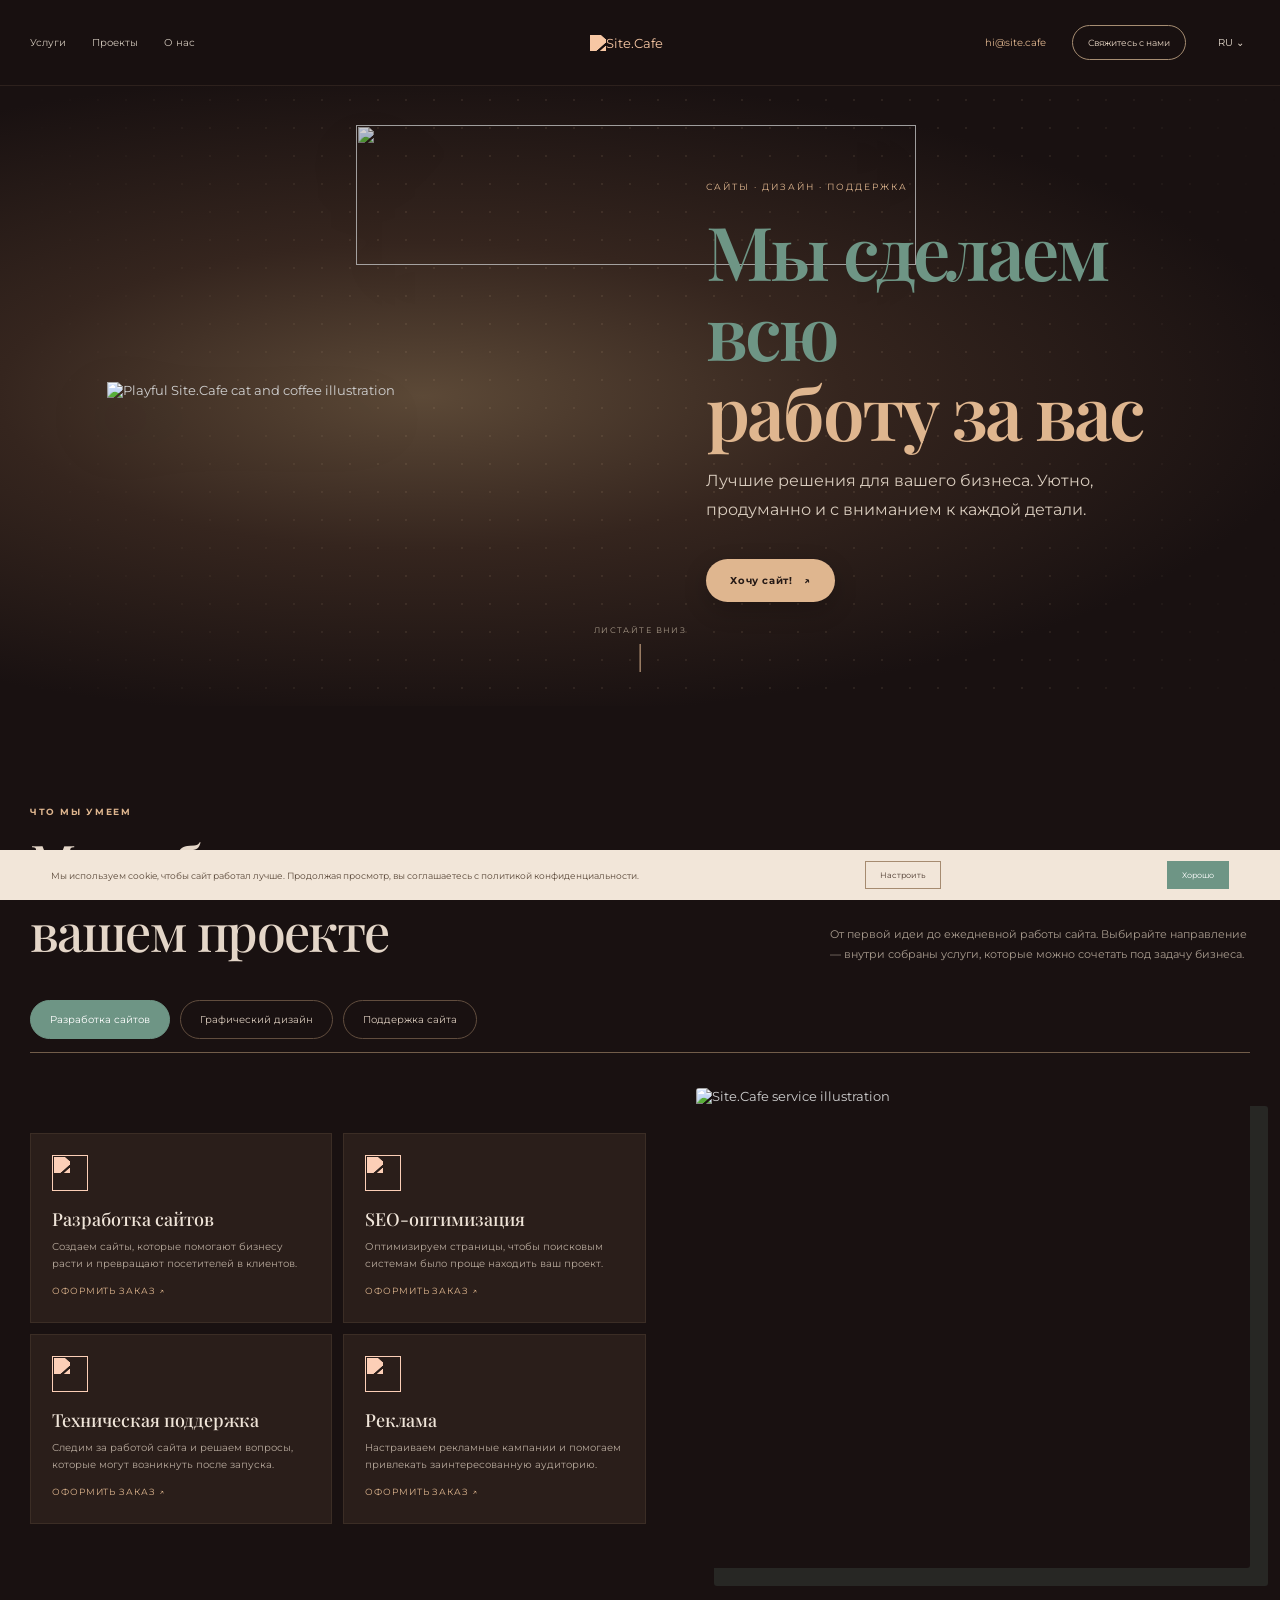
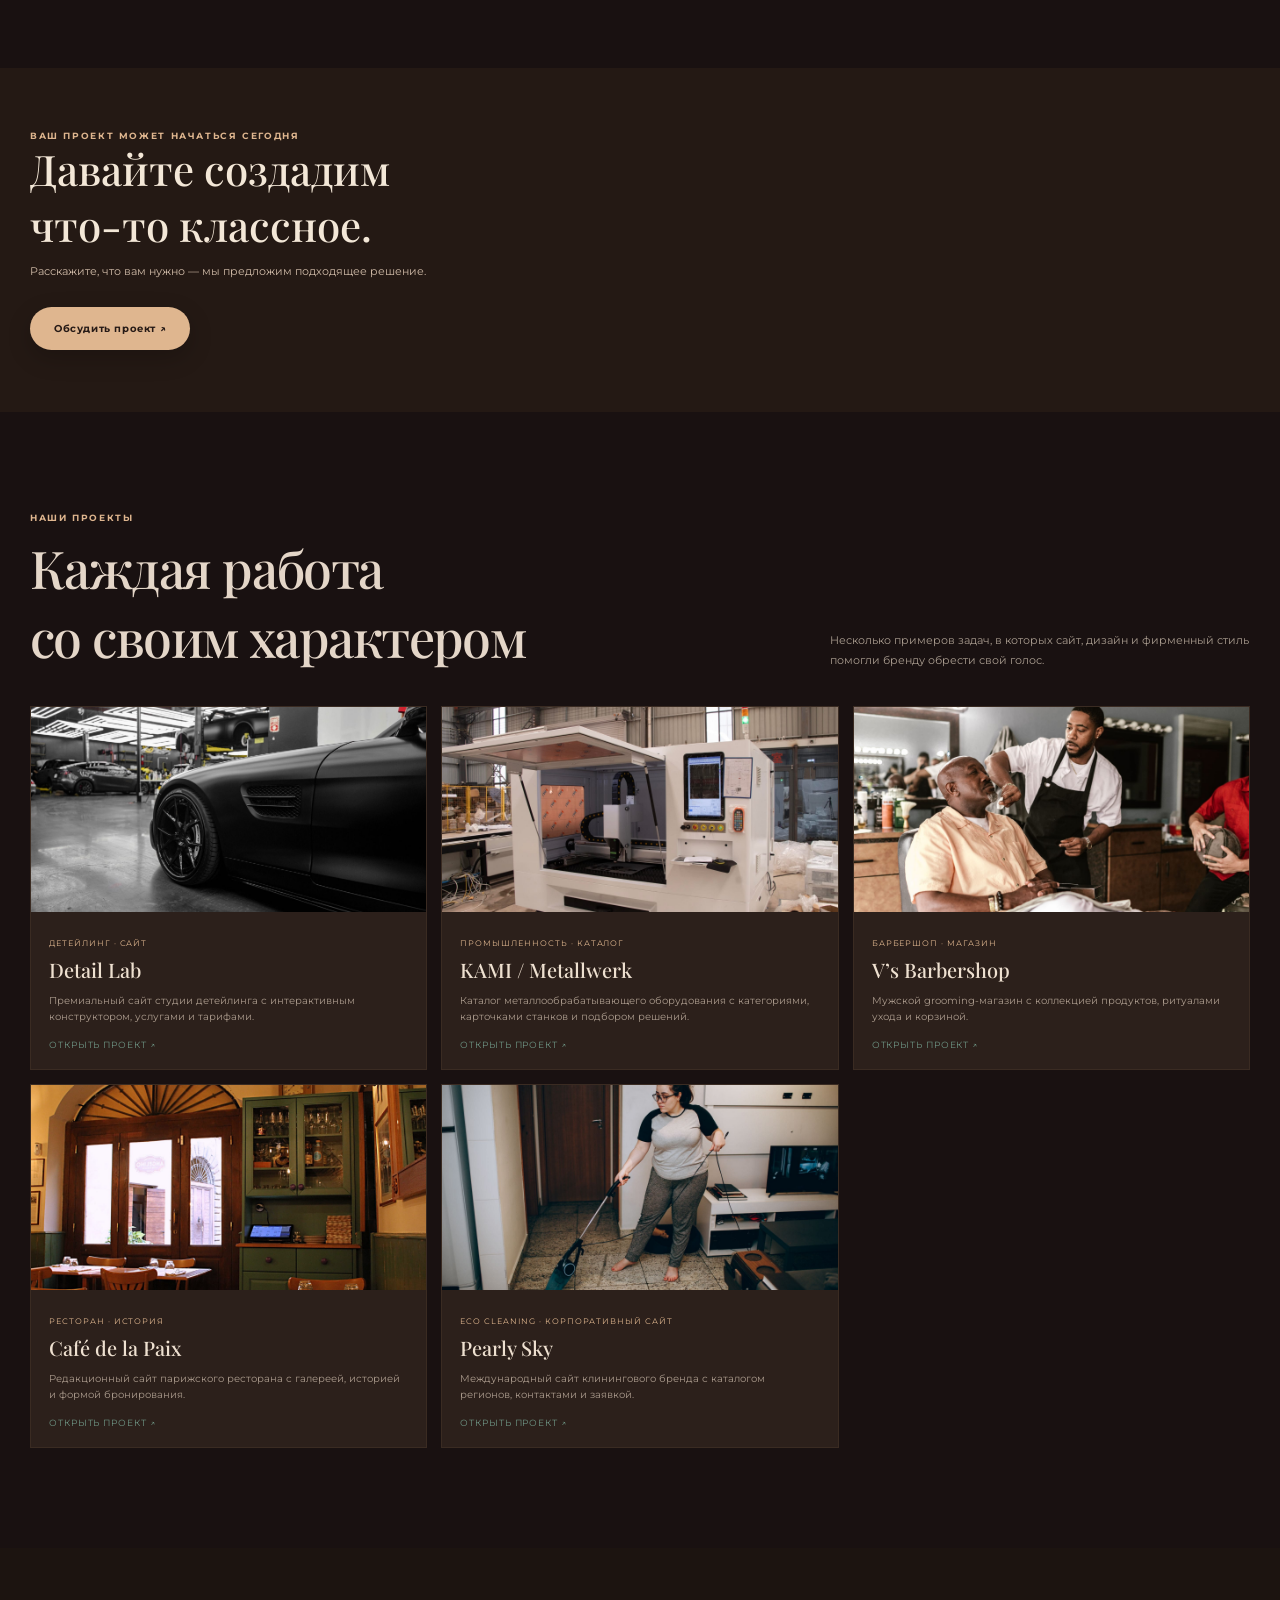
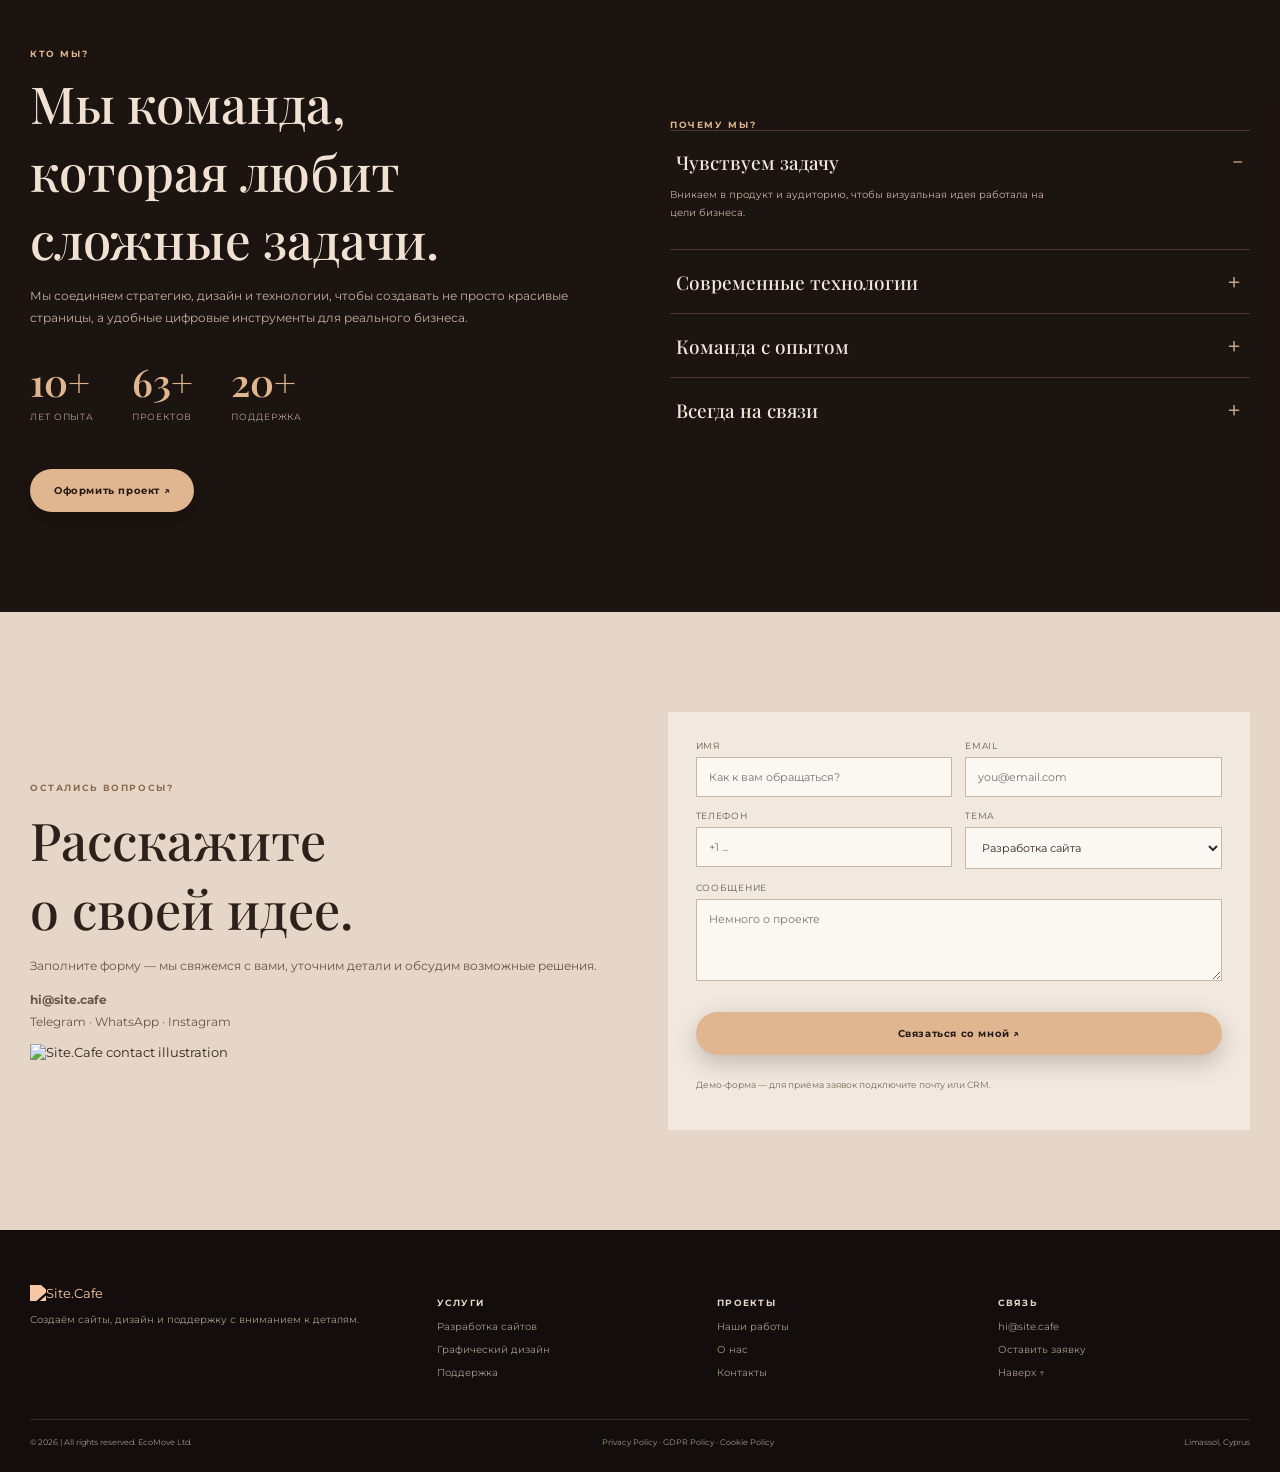
==== commit 0f1705ea: "Replace placeholder portfolio cards and fix interactions" ====
--- a/index.html
+++ b/index.html
@@ -31,8 +31,14 @@
 ];
 function renderServices(i){document.querySelectorAll('#serviceTabs button').forEach(b=>b.classList.toggle('active',Number(b.dataset.tab)===i));document.getElementById('serviceImage').src=serviceData[i].image;document.getElementById('serviceGrid').innerHTML=serviceData[i].cards.map(c=>'<article class="service-card"><img class="service-icon" src="https://site.cafe/wp-content/themes/sitecafe/img/'+c[2]+'" alt=""><h3>'+c[0]+'</h3><p>'+c[1]+'</p><a href="#contacts">ОФОРМИТЬ ЗАКАЗ ↗</a></article>').join('');}
 document.querySelectorAll('#serviceTabs button').forEach(b=>b.addEventListener('click',()=>renderServices(Number(b.dataset.tab))));renderServices(0);
-const projects=[['WindowFilm','ДИЗАЙН · САЙТ','Веб-сайт для архитектурных и декоративных пленок.','https://site.cafe/wp-content/uploads/2025/01/WindowFilms_preview.png'],['Cargo Monster','САЙТ · БРЕНД','Корпоративный сайт логистической компании.','https://site.cafe/wp-content/uploads/2025/02/CML_preview.png'],['Wings Delivery','ВЕБ-САЙТ','Доставка без границ — быстро, удобно и понятно.','https://images.unsplash.com/photo-1494412519320-aa613dfb7738?auto=format&fit=crop&w=1000&q=85'],['GrandCarSale','САЙТ · ЛОГОТИП','Цифровая площадка для выбора автомобиля.','https://images.unsplash.com/photo-1492144534655-ae79c964c9d7?auto=format&fit=crop&w=1000&q=85'],['Global Compact','ДИЗАЙН · САЙТ','Проект об устойчивом бизнесе и социальной ответственности.','https://images.unsplash.com/photo-1497366754035-f200968a6e72?auto=format&fit=crop&w=1000&q=85'],['Happy Farm Market','БРЕНД · МАГАЗИН','Онлайн-магазин для настоящих гурманов.','https://images.unsplash.com/photo-1542838132-92c53300491e?auto=format&fit=crop&w=1000&q=85']];
-document.getElementById('projectGrid').innerHTML=projects.map(p=>'<article class="project"><img src="'+p[3]+'" alt="'+p[0]+'"><div><small>'+p[1]+'</small><h3>'+p[0]+'</h3><p>'+p[2]+'</p><a href="#contacts">О ПРОЕКТЕ ↗</a></div></article>').join('');
+const projects=[
+['Detail Lab','ДЕТЕЙЛИНГ · САЙТ','Премиальный сайт студии детейлинга с интерактивным конструктором, услугами и тарифами.','1-detail-lab/','1-detail-lab/assets/detailing-main.jpg'],
+['KAMI / Metallwerk','ПРОМЫШЛЕННОСТЬ · КАТАЛОГ','Каталог металлообрабатывающего оборудования с категориями, карточками станков и подбором решений.','2-metallwerk/','2-metallwerk/assets/cnc-workshop.jpg'],
+["V’s Barbershop",'БАРБЕРШОП · МАГАЗИН','Мужской grooming-магазин с коллекцией продуктов, ритуалами ухода и корзиной.','3-barber/','3-barber/assets/barber-shop.jpg'],
+['Café de la Paix','РЕСТОРАН · ИСТОРИЯ','Редакционный сайт парижского ресторана с галереей, историей и формой бронирования.','4-osteria/','4-osteria/assets/osteria-room.jpg'],
+['Pearly Sky','ECO CLEANING · КОРПОРАТИВНЫЙ САЙТ','Международный сайт клинингового бренда с каталогом регионов, контактами и заявкой.','5-pulito/','5-pulito/assets/home-cleaning.jpg']
+];
+document.getElementById('projectGrid').innerHTML=projects.map(p=>'<article class="project"><a class="project-image" href="'+p[3]+'" aria-label="Открыть проект '+p[0]+'"><img loading="lazy" src="'+p[4]+'" alt="'+p[0]+'"></a><div><small>'+p[1]+'</small><h3>'+p[0]+'</h3><p>'+p[2]+'</p><a href="'+p[3]+'">ОТКРЫТЬ ПРОЕКТ ↗</a></div></article>').join('');
 document.querySelectorAll('.advantage button').forEach(b=>b.addEventListener('click',()=>{const item=b.parentElement;item.classList.toggle('open');b.querySelector('span').textContent=item.classList.contains('open')?'−':'＋'}));
 document.getElementById('langBtn').addEventListener('click',()=>document.getElementById('langMenu').classList.toggle('open'));document.addEventListener('click',e=>{if(!e.target.closest('.lang'))document.getElementById('langMenu').classList.remove('open')});
 document.getElementById('contactForm').addEventListener('submit',e=>{e.preventDefault();document.getElementById('contactStatus').textContent='Спасибо! Ваша демо-заявка заполнена. Подключите почту или CRM для отправки.'});
